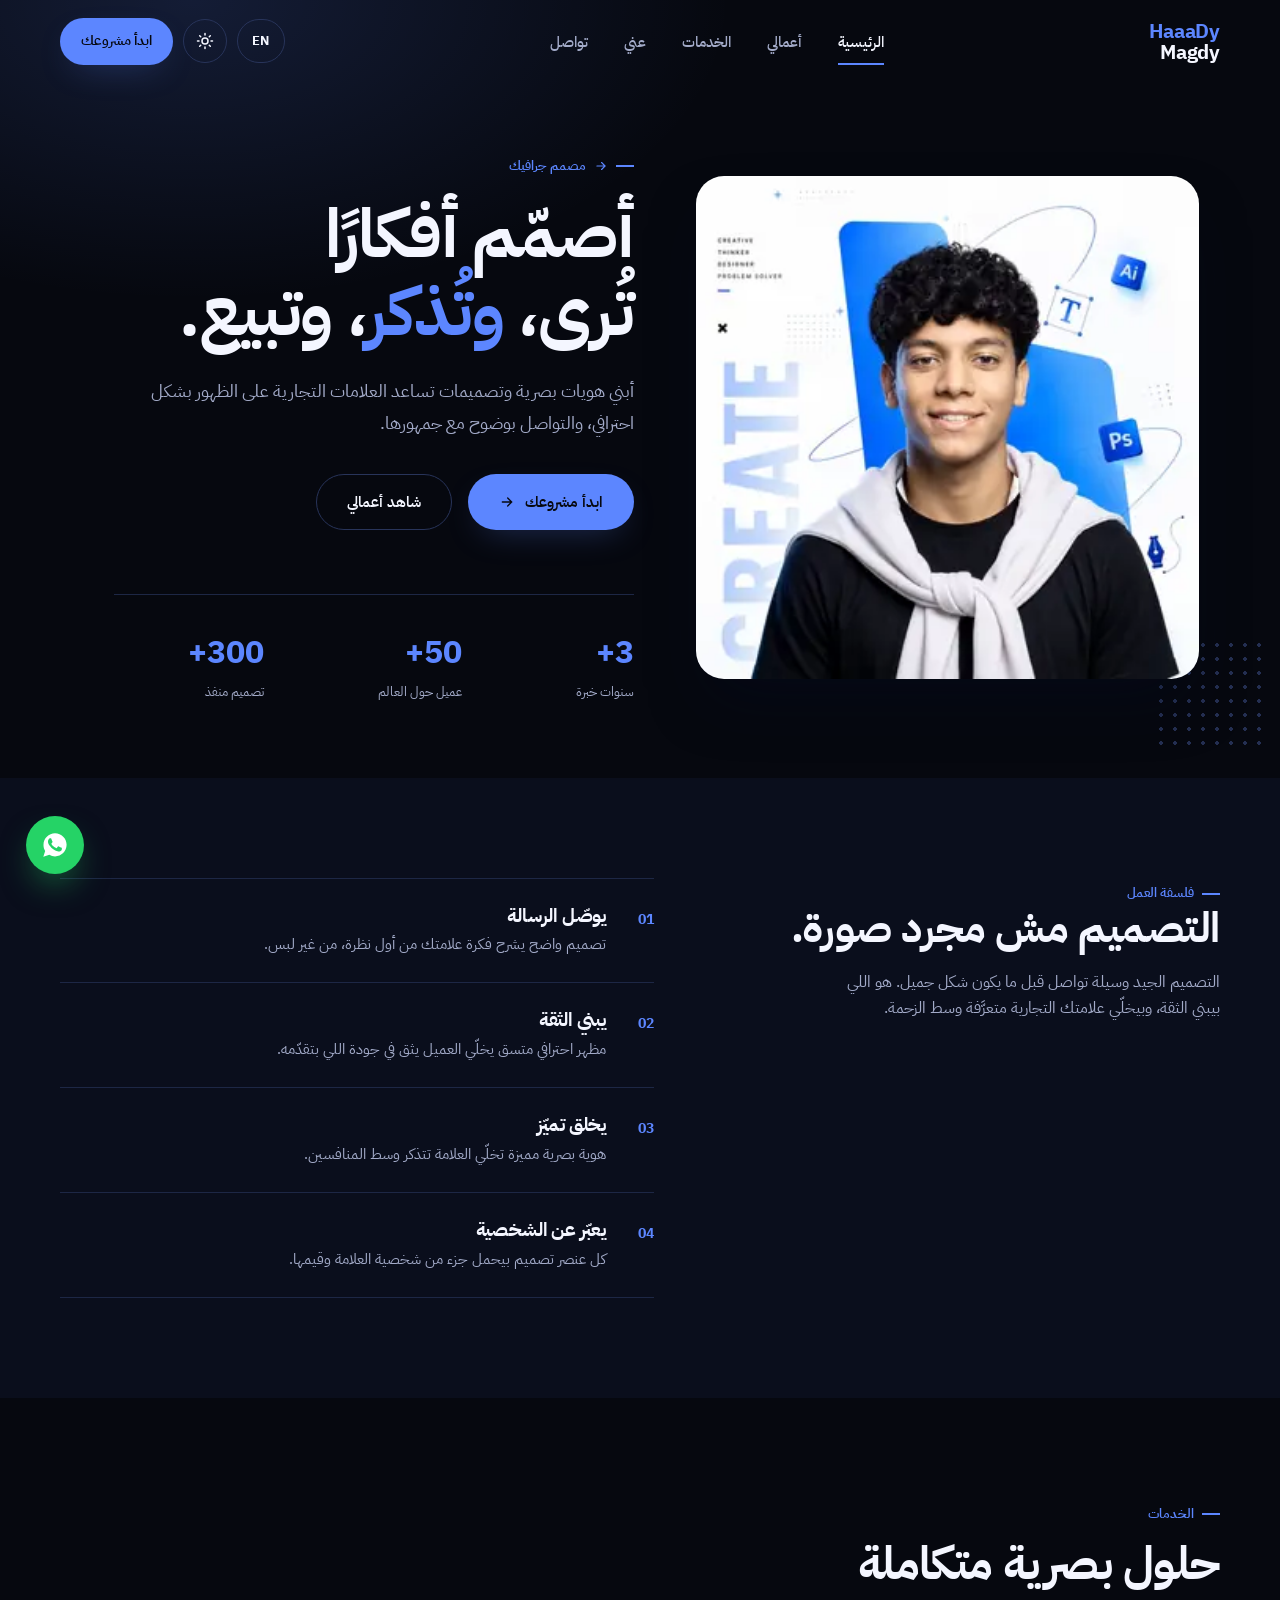
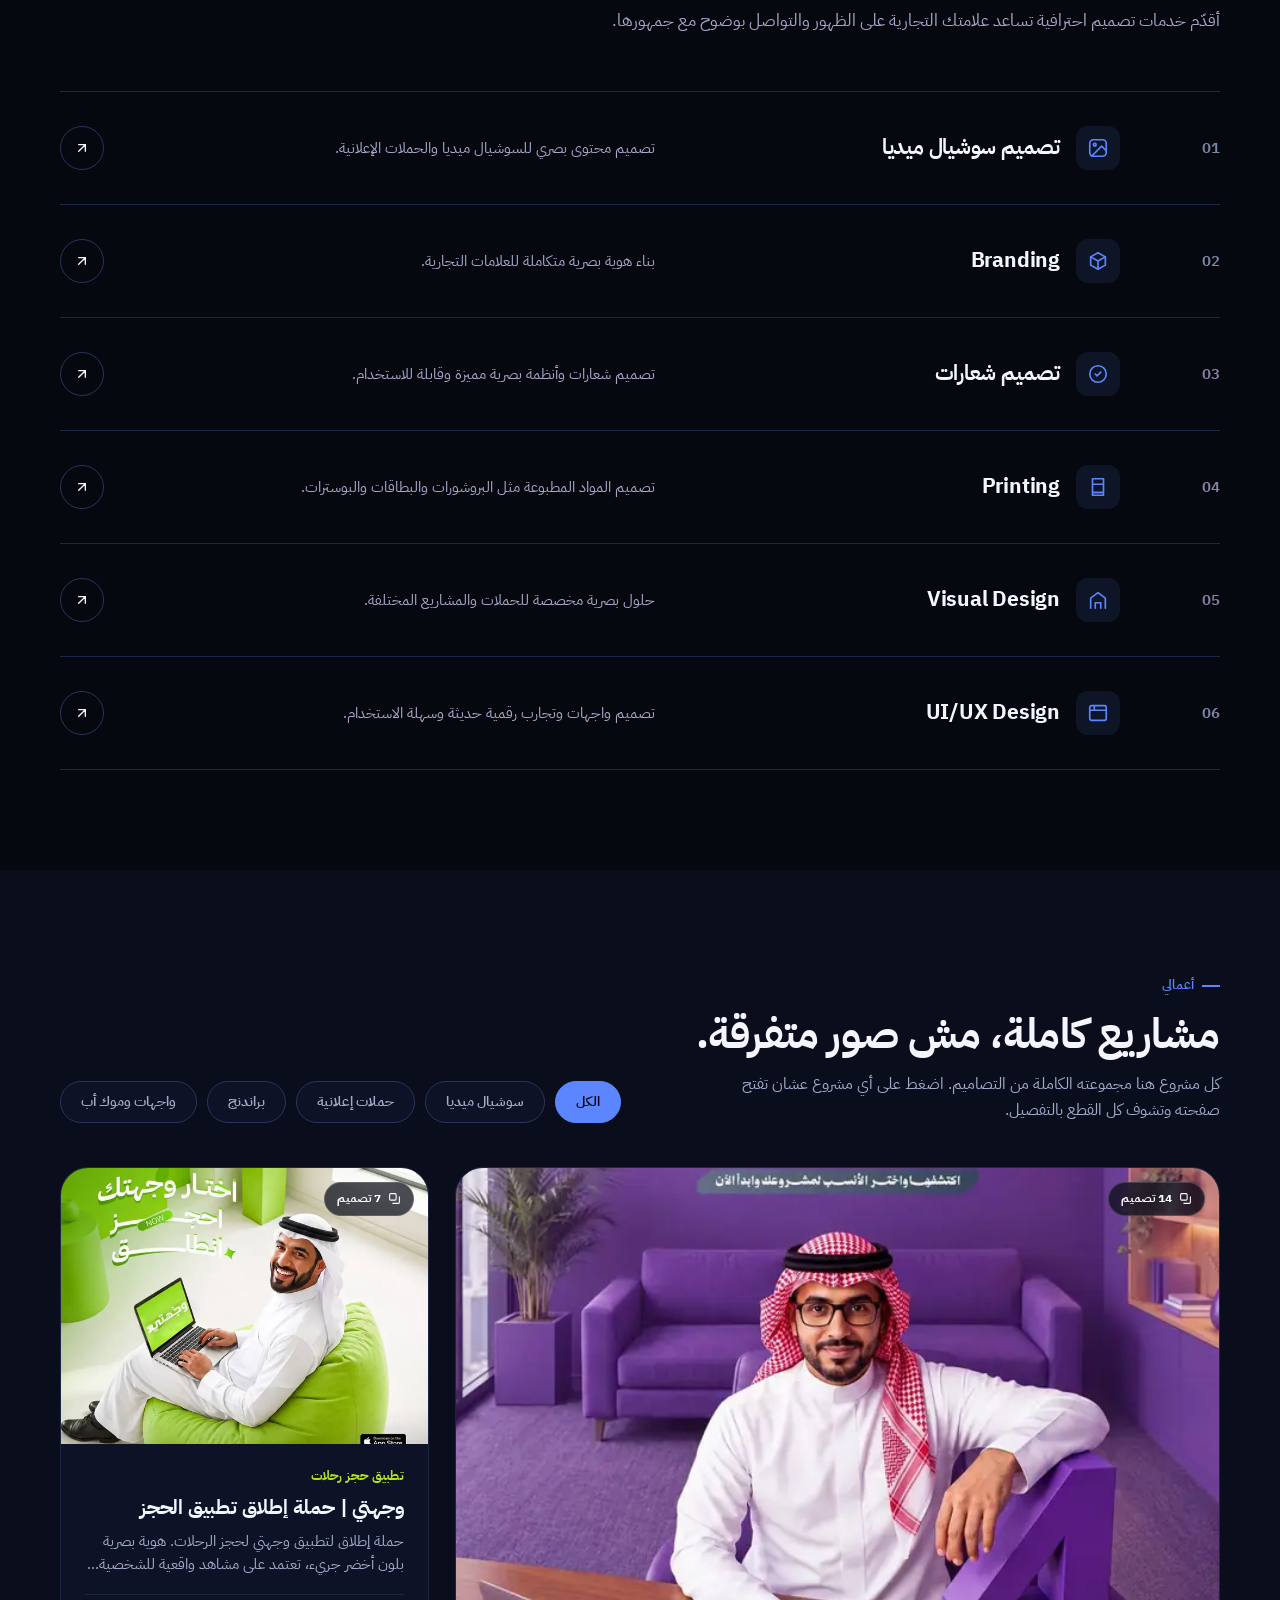
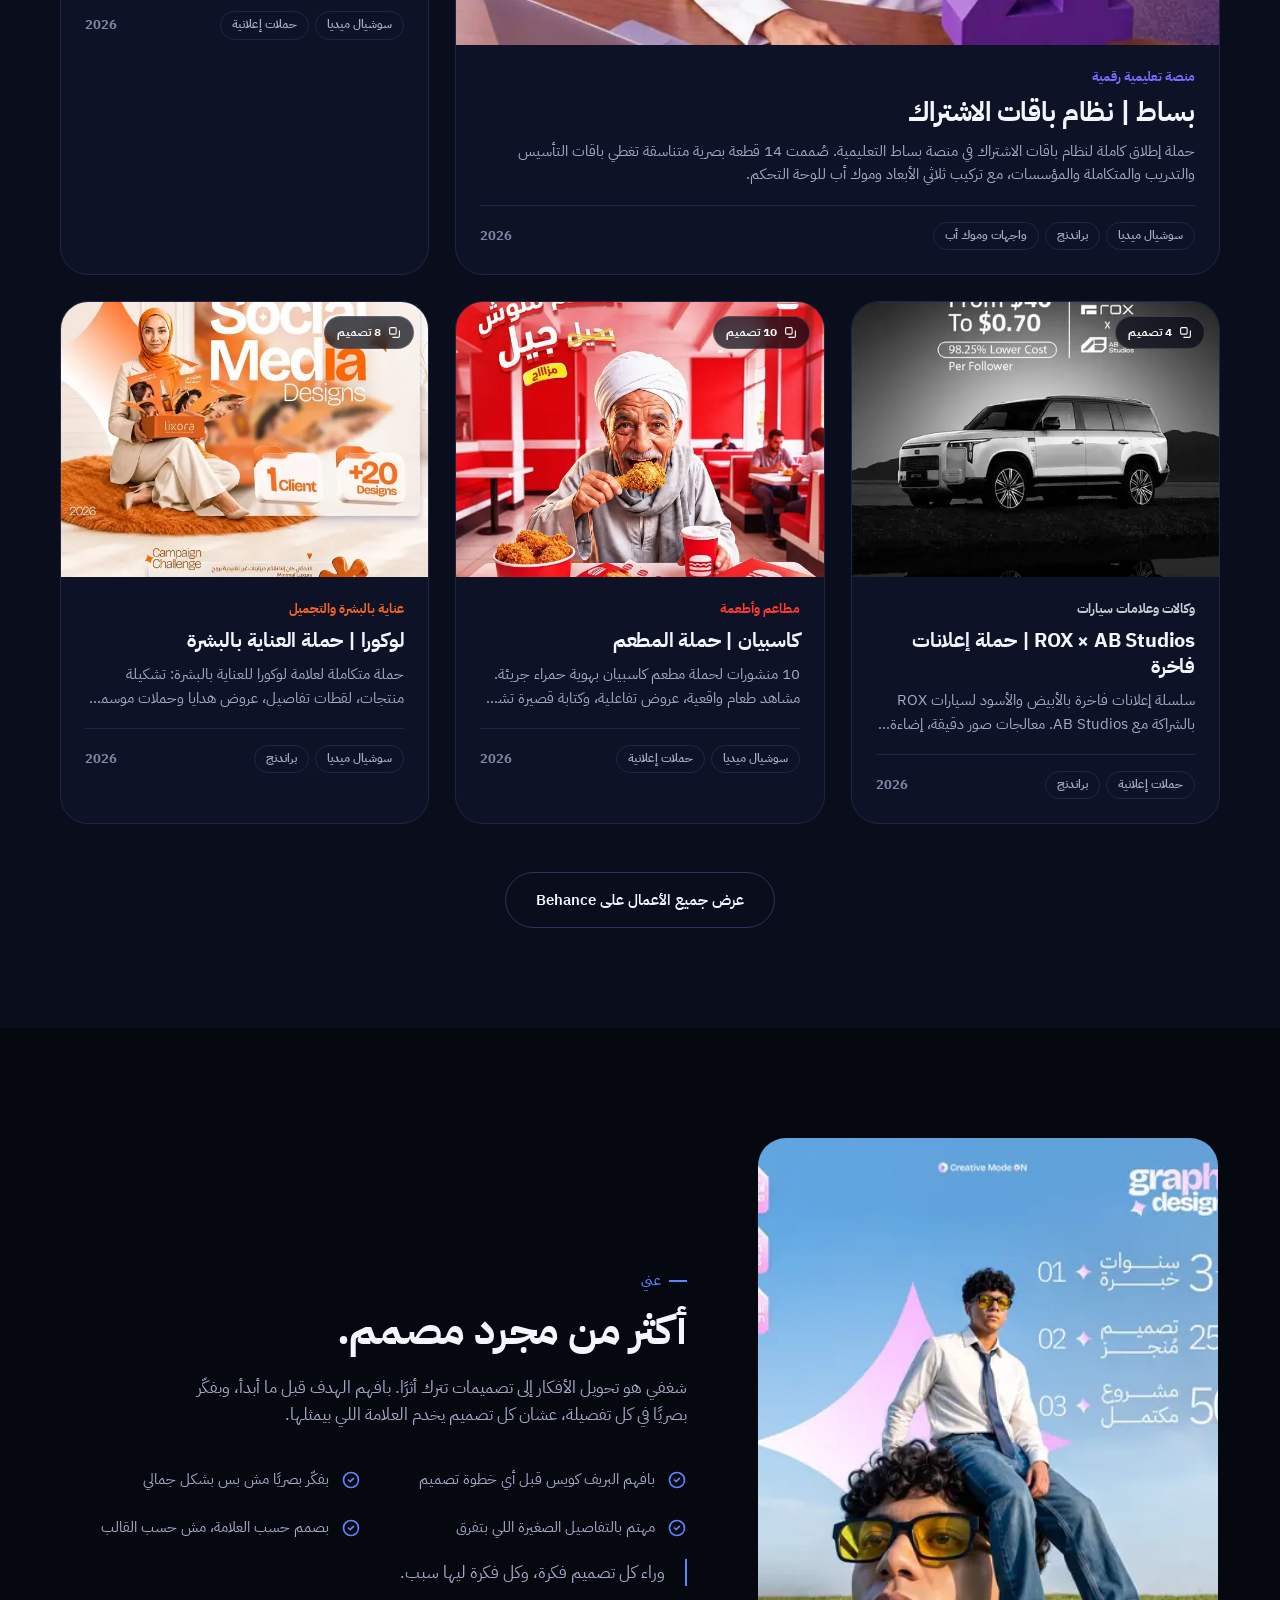
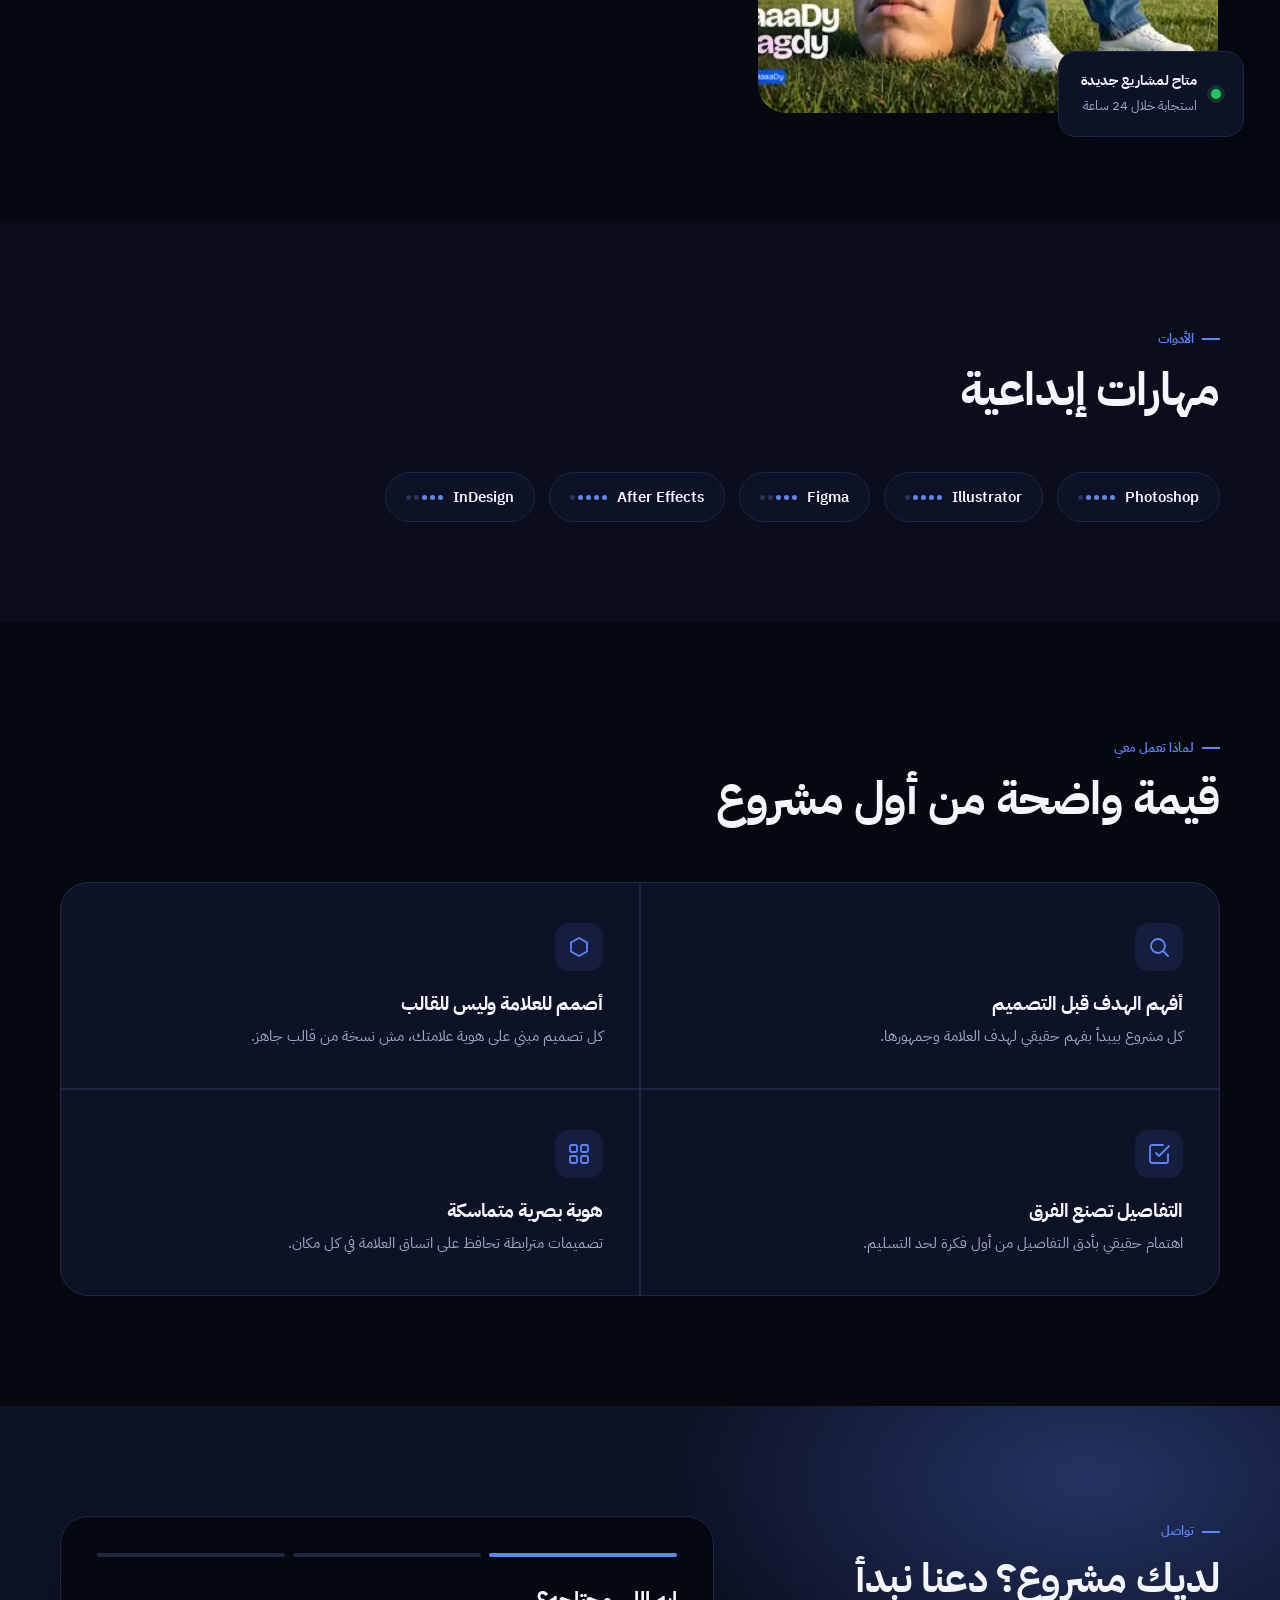
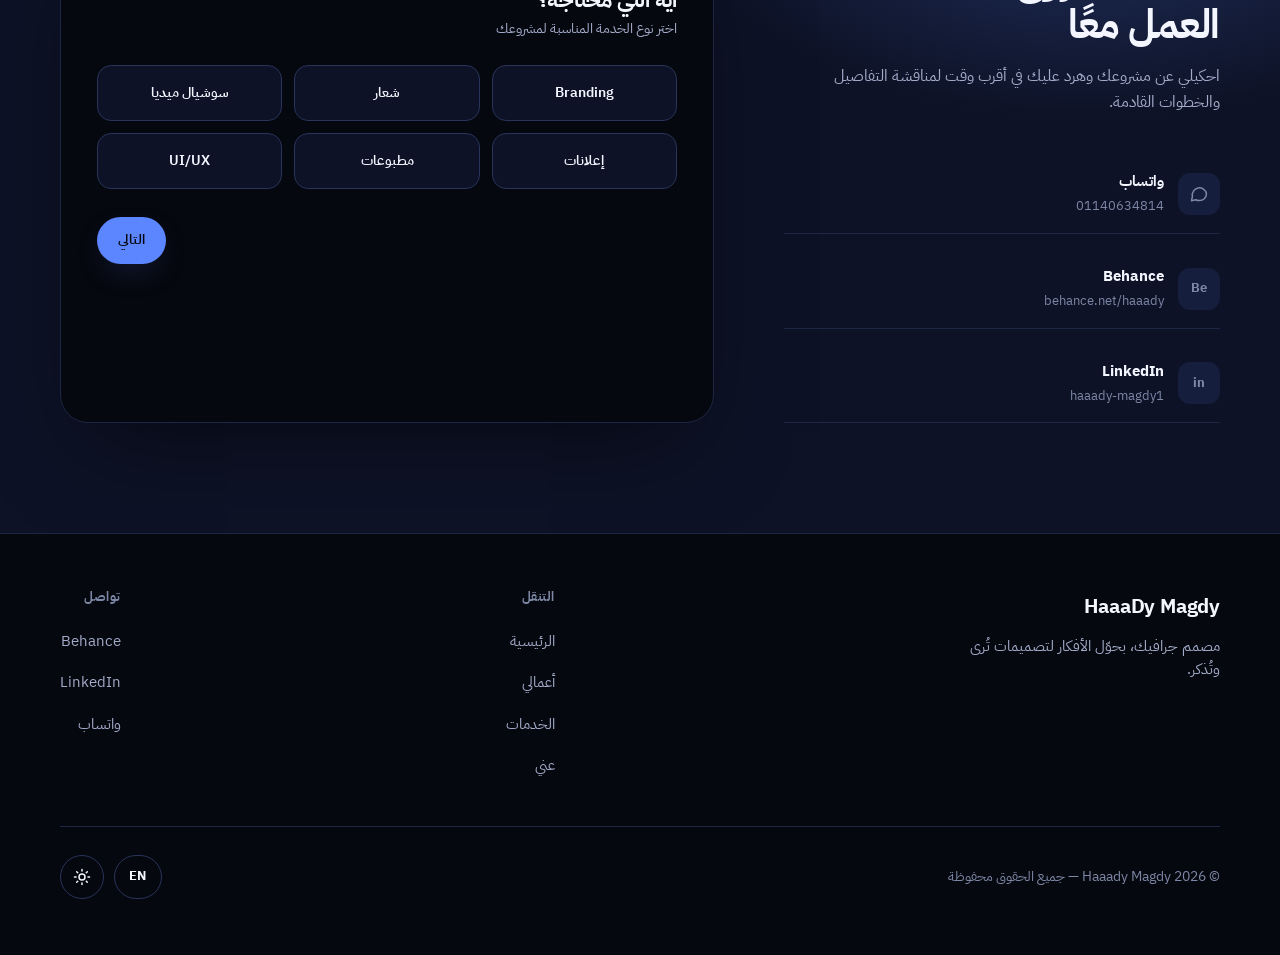
==== index.html @ 9618b503 "Portfolio: project-based bilingual site (dark default) Rebuilt the portfolio around projects instead" ====
<!DOCTYPE html>
<html lang="ar" dir="rtl" data-theme="dark" class="no-js">
<head>
<meta charset="UTF-8">
<script>
/* Applies saved theme/language before first paint - avoids a flash of the wrong styling.
   DARK IS THE DEFAULT - the visitor's OS preference is ignored on purpose. */
(function(){
  try{
    var lang = localStorage.getItem('haaady_lang') || 'ar';
    var theme = localStorage.getItem('haaady_theme') || 'dark';
    var html = document.documentElement;
    html.classList.remove('no-js');
    html.setAttribute('lang', lang);
    html.setAttribute('dir', lang === 'ar' ? 'rtl' : 'ltr');
    html.setAttribute('data-theme', theme);
  }catch(e){}
})();
</script>
<meta name="viewport" content="width=device-width, initial-scale=1, viewport-fit=cover">
<title>هادي مجدي | مصمم جرافيك محترف — هوية بصرية، شعارات، سوشيال ميديا</title>
<meta name="description" content="هادي مجدي، مصمم جرافيك بخبرة 3+ سنوات وأكثر من 300 تصميم منفذ لأكثر من 50 عميل. تصفّح مشاريع كاملة: هوية بصرية، سوشيال ميديا، حملات إعلانية وواجهات UI/UX.">
<meta name="keywords" content="مصمم جرافيك, مصمم شعارات, تصميم هوية بصرية, تصميم سوشيال ميديا, حملات إعلانية, Graphic Designer, Branding Designer, Logo Designer, UI UX Designer">
<meta name="robots" content="index, follow, max-image-preview:large">
<meta name="author" content="Haaady Magdy">
<link rel="canonical" href="https://haaadymagdy.com/">
<meta name="theme-color" content="#06080F">
<meta property="og:type" content="website">
<meta property="og:site_name" content="Haaady Magdy">
<meta property="og:url" content="https://haaadymagdy.com/">
<meta property="og:title" content="هادي مجدي | مصمم جرافيك محترف">
<meta property="og:description" content="أصمم أفكاراً تُرى، وتُذكر، وتبيع. هوية بصرية، شعارات، سوشيال ميديا وحملات إعلانية.">
<meta property="og:image" content="https://haaadymagdy.com/images/hero.webp">
<meta property="og:image:width" content="1100">
<meta property="og:image:height" content="1100">
<meta property="og:image:alt" content="Haaady Magdy - Graphic Designer">
<meta property="og:locale" content="ar_AR">
<meta property="og:locale:alternate" content="en_US">
<meta name="twitter:card" content="summary_large_image">
<meta name="twitter:title" content="هادي مجدي | مصمم جرافيك محترف">
<meta name="twitter:description" content="أصمم أفكاراً تُرى، وتُذكر، وتبيع.">
<meta name="twitter:image" content="https://haaadymagdy.com/images/hero.webp">
<link rel="icon" href="data:image/svg+xml,%3Csvg xmlns='http://www.w3.org/2000/svg' viewBox='0 0 100 100'%3E%3Crect width='100' height='100' rx='24' fill='%235C86FF'/%3E%3Ctext x='50' y='68' font-family='Arial,sans-serif' font-weight='700' font-size='54' fill='white' text-anchor='middle'%3EH%3C/text%3E%3C/svg%3E">
<link rel="apple-touch-icon" href="images/icon-180.png">
<link rel="icon" type="image/png" sizes="192x192" href="images/icon-192.png">
<link rel="manifest" href="manifest.json">
<link rel="stylesheet" href="assets/css/style.css">
<link rel="preload" as="font" type="font/woff2" href="assets/fonts/IBMPlexSansArabic-400-arabic.woff2" crossorigin>
<link rel="preload" as="font" type="font/woff2" href="assets/fonts/IBMPlexSansArabic-700-arabic.woff2" crossorigin>
<link rel="preload" as="image" href="images/hero-620.webp" imagesrcset="images/hero-320.webp 320w, images/hero-620.webp 620w, images/hero-900.webp 900w, images/hero.webp 1100w" imagesizes="(max-width:620px) 72vw, 276px" fetchpriority="high">
<script type="application/ld+json">
{
  "@context": "https://schema.org",
  "@type": "Person",
  "name": "Haaady Magdy",
  "alternateName": "هادي مجدي",
  "jobTitle": "Graphic Designer",
  "url": "https://haaadymagdy.com/",
  "image": "https://haaadymagdy.com/images/hero.webp",
  "sameAs": [
    "https://www.behance.net/haaady",
    "https://www.linkedin.com/in/haaady-magdy1/"
  ],
  "knowsAbout": ["Branding", "Logo Design", "Social Media Design", "UI/UX Design", "Printing", "Visual Design"]
}
</script>
</head>
<body data-title-ar="هادي مجدي | مصمم جرافيك محترف — هوية بصرية، شعارات، سوشيال ميديا"
      data-title-en="Haaady Magdy | Professional Graphic Designer — Branding, Logos, Social Media"
      data-desc-ar="هادي مجدي، مصمم جرافيك بخبرة 3+ سنوات وأكثر من 300 تصميم منفذ لأكثر من 50 عميل. تصفّح مشاريع كاملة: هوية بصرية، سوشيال ميديا، حملات إعلانية وواجهات UI/UX."
      data-desc-en="Haaady Magdy, a graphic designer with 3+ years of experience and 300+ designs delivered for 50+ clients. Browse complete projects: branding, social media, ad campaigns and UI/UX.">

<a href="#main" class="skip-link" data-i18n="skip">تخطى إلى المحتوى</a>

<!-- NAVBAR -->
<header class="navbar" id="navbar">
  <div class="container nav-inner">
    <a href="#hero" class="logo" aria-label="Haaady Magdy">
      <span>Haaa<span>Dy</span></span>
      Magdy
    </a>

    <nav class="nav-links" aria-label="Main navigation">
      <a href="#hero" data-i18n="nav_home">الرئيسية</a>
      <a href="#work" data-i18n="nav_work">أعمالي</a>
      <a href="#services" data-i18n="nav_services">الخدمات</a>
      <a href="#about" data-i18n="nav_about">عني</a>
      <a href="#contact" data-i18n="nav_contact">تواصل</a>
    </nav>

    <div class="nav-actions">
      <button class="icon-btn lang-btn" id="langToggle" aria-label="EN - Switch to English">EN</button>
      <button class="icon-btn" id="themeToggle" aria-label="Toggle dark mode">
        <svg xmlns="http://www.w3.org/2000/svg" viewBox="0 0 24 24" fill="none" stroke="currentColor" stroke-width="2" stroke-linecap="round"><circle cx="12" cy="12" r="4"/><path d="M12 2v2M12 20v2M4.9 4.9l1.4 1.4M17.7 17.7l1.4 1.4M2 12h2M20 12h2M4.9 19.1l1.4-1.4M17.7 6.3l1.4-1.4"/></svg>
      </button>
      <a href="#contact" class="btn btn-primary btn-sm" data-i18n="nav_cta" style="display:none" id="navCta">ابدأ مشروعك</a>
      <button class="icon-btn burger" id="burgerBtn" aria-label="Open menu" aria-expanded="false">
        <svg xmlns="http://www.w3.org/2000/svg" viewBox="0 0 24 24" fill="none" stroke="currentColor" stroke-width="2" stroke-linecap="round"><path d="M4 7h16M4 12h16M4 17h16"/></svg>
      </button>
    </div>
  </div>
</header>

<!-- MOBILE MENU -->
<div class="mobile-menu" id="mobileMenu">
  <div class="mobile-menu-top">
    <a href="#hero" class="logo" aria-label="Haaady Magdy">HaaaDy Magdy</a>
    <button class="icon-btn" id="mobileCloseBtn" aria-label="Close menu">
      <svg xmlns="http://www.w3.org/2000/svg" viewBox="0 0 24 24" fill="none" stroke="currentColor" stroke-width="2" stroke-linecap="round"><path d="M6 6l12 12M18 6L6 18"/></svg>
    </button>
  </div>
  <nav class="mobile-links" aria-label="Mobile navigation">
    <a href="#hero" class="mobile-link" data-i18n="nav_home">الرئيسية</a>
    <a href="#work" class="mobile-link" data-i18n="nav_work">أعمالي</a>
    <a href="#services" class="mobile-link" data-i18n="nav_services">الخدمات</a>
    <a href="#about" class="mobile-link" data-i18n="nav_about">عني</a>
    <a href="#contact" class="mobile-link" data-i18n="nav_contact">تواصل</a>
  </nav>
  <div class="mobile-menu-foot">
    <a href="#contact" class="btn btn-primary" data-i18n="nav_cta">ابدأ مشروعك</a>
    <div class="mobile-social">
      <a href="https://www.behance.net/haaady" target="_blank" rel="noopener" class="icon-btn" aria-label="Behance">Be</a>
      <a href="https://www.linkedin.com/in/haaady-magdy1/" target="_blank" rel="noopener" class="icon-btn" aria-label="LinkedIn">in</a>
      <a href="https://wa.me/201140634814" target="_blank" rel="noopener" class="icon-btn" aria-label="WhatsApp">WA</a>
    </div>
  </div>
</div>

<main id="main">

<!-- HERO -->
<section class="hero" id="hero">
  <div class="container hero-grid">
    <div class="hero-copy">
      <span class="eyebrow">
        <svg xmlns="http://www.w3.org/2000/svg" viewBox="0 0 24 24" fill="none" stroke="currentColor" stroke-width="2" stroke-linecap="round" style="width:14px;height:14px"><path d="M5 12h14M13 6l6 6-6 6"/></svg>
        <span data-i18n="hero_eyebrow">مصمم جرافيك</span>
      </span>
      <h1 data-i18n-html="hero_title">أصمّم أفكارًا<br>تُرى، <span class="hl">وتُذكر</span>، وتبيع.</h1>
      <p class="hero-desc" data-i18n="hero_desc">أبني هويات بصرية وتصميمات تساعد العلامات التجارية على الظهور بشكل احترافي، والتواصل بوضوح مع جمهورها.</p>
      <div class="hero-ctas">
        <a href="#contact" class="btn btn-primary">
          <span data-i18n="hero_cta_primary">ابدأ مشروعك</span>
          <svg xmlns="http://www.w3.org/2000/svg" viewBox="0 0 24 24" fill="none" stroke="currentColor" stroke-width="2" stroke-linecap="round"><path d="M5 12h14M13 6l6 6-6 6"/></svg>
        </a>
        <a href="#work" class="btn btn-ghost">
          <span data-i18n="hero_cta_secondary">شاهد أعمالي</span>
        </a>
      </div>
      <div class="hero-stats">
        <div>
          <div class="stat-num"><span class="count-up" data-count="3">0</span><span>+</span></div>
          <div class="stat-label" data-i18n="stat_years">سنوات خبرة</div>
        </div>
        <div>
          <div class="stat-num"><span class="count-up" data-count="50">0</span><span>+</span></div>
          <div class="stat-label" data-i18n="stat_clients">عميل حول العالم</div>
        </div>
        <div>
          <div class="stat-num"><span class="count-up" data-count="300">0</span><span>+</span></div>
          <div class="stat-label" data-i18n="stat_designs">تصميم منفذ</div>
        </div>
      </div>
    </div>

    <div class="hero-visual">
      <div class="dot-grid" aria-hidden="true"></div>
      <div class="hero-portrait-wrap">
        <img src="images/hero-620.webp" srcset="images/hero-320.webp 320w, images/hero-620.webp 620w, images/hero-900.webp 900w, images/hero.webp 1100w" sizes="(max-width:620px) 72vw, 276px" alt="هادي مجدي - مصمم جرافيك" class="hero-portrait" width="1100" height="1100" fetchpriority="high">
      </div>
    </div>
  </div>
</section>

<!-- VALUE PROPOSITION -->
<section class="value-section" id="value">
  <div class="container value-grid">
    <div class="reveal">
      <span class="eyebrow" data-i18n="value_eyebrow">فلسفة العمل</span>
      <h2 class="value-title" data-i18n="value_title">التصميم مش مجرد صورة.</h2>
      <p style="color:var(--text-muted);margin-top:18px;max-width:400px;font-size:16px;" data-i18n="value_desc">
        التصميم الجيد وسيلة تواصل قبل ما يكون شكل جميل. هو اللي بيبني الثقة، وبيخلّي علامتك التجارية متعرَّفة وسط الزحمة.
      </p>
    </div>
    <div class="value-list reveal reveal-delay-1">
      <div class="value-item">
        <span class="value-num">01</span>
        <div>
          <h3 data-i18n="value_1_title">يوصّل الرسالة</h3>
          <p data-i18n="value_1_desc">تصميم واضح يشرح فكرة علامتك من أول نظرة، من غير لبس.</p>
        </div>
      </div>
      <div class="value-item">
        <span class="value-num">02</span>
        <div>
          <h3 data-i18n="value_2_title">يبني الثقة</h3>
          <p data-i18n="value_2_desc">مظهر احترافي متسق يخلّي العميل يثق في جودة اللي بتقدّمه.</p>
        </div>
      </div>
      <div class="value-item">
        <span class="value-num">03</span>
        <div>
          <h3 data-i18n="value_3_title">يخلق تميّز</h3>
          <p data-i18n="value_3_desc">هوية بصرية مميزة تخلّي العلامة تتذكر وسط المنافسين.</p>
        </div>
      </div>
      <div class="value-item">
        <span class="value-num">04</span>
        <div>
          <h3 data-i18n="value_4_title">يعبّر عن الشخصية</h3>
          <p data-i18n="value_4_desc">كل عنصر تصميم بيحمل جزء من شخصية العلامة وقيمها.</p>
        </div>
      </div>
    </div>
  </div>
</section>

<!-- SERVICES -->
<section class="services-section" id="services">
  <div class="container">
    <div class="section-head reveal">
      <span class="eyebrow" data-i18n="services_eyebrow">الخدمات</span>
      <h2 data-i18n="services_title">حلول بصرية متكاملة</h2>
      <p data-i18n="services_desc">أقدّم خدمات تصميم احترافية تساعد علامتك التجارية على الظهور والتواصل بوضوح مع جمهورها.</p>
    </div>

    <div class="services-list reveal reveal-delay-1">
      <div class="service-row">
        <span class="service-num">01</span>
        <div class="service-main">
          <span class="service-icon"><svg xmlns="http://www.w3.org/2000/svg" viewBox="0 0 24 24" fill="none" stroke="currentColor" stroke-width="1.8" stroke-linecap="round" stroke-linejoin="round"><rect x="3" y="3" width="18" height="18" rx="4"/><circle cx="8.5" cy="8.5" r="1.5"/><path d="M21 15l-5-5L5 21"/></svg></span>
          <h3 data-i18n="svc_1_title">تصميم سوشيال ميديا</h3>
        </div>
        <p class="service-desc" data-i18n="svc_1_desc">تصميم محتوى بصري للسوشيال ميديا والحملات الإعلانية.</p>
        <span class="service-arrow"><svg xmlns="http://www.w3.org/2000/svg" viewBox="0 0 24 24" fill="none" stroke="currentColor" stroke-width="2" stroke-linecap="round"><path d="M7 17L17 7M7 7h10v10"/></svg></span>
      </div>
      <div class="service-row">
        <span class="service-num">02</span>
        <div class="service-main">
          <span class="service-icon"><svg xmlns="http://www.w3.org/2000/svg" viewBox="0 0 24 24" fill="none" stroke="currentColor" stroke-width="1.8" stroke-linecap="round" stroke-linejoin="round"><path d="M12 3l8 4.5v9L12 21l-8-4.5v-9L12 3z"/><path d="M12 12l8-4.5M12 12v9M12 12L4 7.5"/></svg></span>
          <h3 data-i18n="svc_2_title">Branding</h3>
        </div>
        <p class="service-desc" data-i18n="svc_2_desc">بناء هوية بصرية متكاملة للعلامات التجارية.</p>
        <span class="service-arrow"><svg xmlns="http://www.w3.org/2000/svg" viewBox="0 0 24 24" fill="none" stroke="currentColor" stroke-width="2" stroke-linecap="round"><path d="M7 17L17 7M7 7h10v10"/></svg></span>
      </div>
      <div class="service-row">
        <span class="service-num">03</span>
        <div class="service-main">
          <span class="service-icon"><svg xmlns="http://www.w3.org/2000/svg" viewBox="0 0 24 24" fill="none" stroke="currentColor" stroke-width="1.8" stroke-linecap="round" stroke-linejoin="round"><circle cx="12" cy="12" r="9"/><path d="M9 12l2 2 4-4"/></svg></span>
          <h3 data-i18n="svc_3_title">تصميم شعارات</h3>
        </div>
        <p class="service-desc" data-i18n="svc_3_desc">تصميم شعارات وأنظمة بصرية مميزة وقابلة للاستخدام.</p>
        <span class="service-arrow"><svg xmlns="http://www.w3.org/2000/svg" viewBox="0 0 24 24" fill="none" stroke="currentColor" stroke-width="2" stroke-linecap="round"><path d="M7 17L17 7M7 7h10v10"/></svg></span>
      </div>
      <div class="service-row">
        <span class="service-num">04</span>
        <div class="service-main">
          <span class="service-icon"><svg xmlns="http://www.w3.org/2000/svg" viewBox="0 0 24 24" fill="none" stroke="currentColor" stroke-width="1.8" stroke-linecap="round" stroke-linejoin="round"><path d="M6 9V3h12v6M6 18h12v3H6z"/><rect x="6" y="9" width="12" height="9" rx="1"/></svg></span>
          <h3 data-i18n="svc_4_title">Printing</h3>
        </div>
        <p class="service-desc" data-i18n="svc_4_desc">تصميم المواد المطبوعة مثل البروشورات والبطاقات والبوسترات.</p>
        <span class="service-arrow"><svg xmlns="http://www.w3.org/2000/svg" viewBox="0 0 24 24" fill="none" stroke="currentColor" stroke-width="2" stroke-linecap="round"><path d="M7 17L17 7M7 7h10v10"/></svg></span>
      </div>
      <div class="service-row">
        <span class="service-num">05</span>
        <div class="service-main">
          <span class="service-icon"><svg xmlns="http://www.w3.org/2000/svg" viewBox="0 0 24 24" fill="none" stroke="currentColor" stroke-width="1.8" stroke-linecap="round" stroke-linejoin="round"><path d="M4 21V10l8-6 8 6v11"/><path d="M9 21v-6h6v6"/></svg></span>
          <h3 data-i18n="svc_5_title">Visual Design</h3>
        </div>
        <p class="service-desc" data-i18n="svc_5_desc">حلول بصرية مخصصة للحملات والمشاريع المختلفة.</p>
        <span class="service-arrow"><svg xmlns="http://www.w3.org/2000/svg" viewBox="0 0 24 24" fill="none" stroke="currentColor" stroke-width="2" stroke-linecap="round"><path d="M7 17L17 7M7 7h10v10"/></svg></span>
      </div>
      <div class="service-row">
        <span class="service-num">06</span>
        <div class="service-main">
          <span class="service-icon"><svg xmlns="http://www.w3.org/2000/svg" viewBox="0 0 24 24" fill="none" stroke="currentColor" stroke-width="1.8" stroke-linecap="round" stroke-linejoin="round"><rect x="3" y="4" width="18" height="16" rx="2"/><path d="M3 9h18M8 4v5"/></svg></span>
          <h3 data-i18n="svc_6_title">UI/UX Design</h3>
        </div>
        <p class="service-desc" data-i18n="svc_6_desc">تصميم واجهات وتجارب رقمية حديثة وسهلة الاستخدام.</p>
        <span class="service-arrow"><svg xmlns="http://www.w3.org/2000/svg" viewBox="0 0 24 24" fill="none" stroke="currentColor" stroke-width="2" stroke-linecap="round"><path d="M7 17L17 7M7 7h10v10"/></svg></span>
      </div>
    </div>
  </div>
</section>

<!-- PORTFOLIO (projects) -->
<section class="portfolio-section" id="work">
  <div class="container">
    <div class="portfolio-head reveal">
      <div>
        <span class="eyebrow" data-i18n="work_eyebrow">أعمالي</span>
        <h2 data-i18n="work_title">مشاريع كاملة، مش صور متفرقة.</h2>
        <p data-i18n="work_desc">كل مشروع هنا مجموعته الكاملة من التصاميم. اضغط على أي مشروع عشان تفتح صفحته وتشوف كل القطع بالتفصيل.</p>
      </div>
      <div class="filters" id="filters" role="group" aria-label="Portfolio filters"><!-- FILTERS:START -->
<button class="filter-btn active" data-filter="all" data-i18n="filter_all">الكل</button><button class="filter-btn" data-filter="social" data-i18n="filter_social">سوشيال ميديا</button><button class="filter-btn" data-filter="ads" data-i18n="filter_ads">حملات إعلانية</button><button class="filter-btn" data-filter="branding" data-i18n="filter_branding">براندنج</button><button class="filter-btn" data-filter="uiux" data-i18n="filter_uiux">واجهات وموك أب</button>
      <!-- FILTERS:END --></div>
    </div>

    <div class="proj-grid" id="projectGrid"><!-- GRID:START -->
<a class="proj-card" href="projects/besat.html" style="--p-accent:#7C6BFF" data-cats="social branding uiux" data-featured="1"><div class="proj-media"><img src="images/projects/besat/01-launch-4-packages-m.webp" srcset="images/projects/besat/01-launch-4-packages-m.webp 760w, images/projects/besat/01-launch-4-packages-c.webp 640w" sizes="(max-width:679px) 100vw, (max-width:1059px) 50vw, 33vw" alt="بساط | نظام باقات الاشتراك" loading="lazy" decoding="async" width="760" height="760"><span class="proj-badge"><svg xmlns="http://www.w3.org/2000/svg" viewBox="0 0 24 24" fill="none" stroke="currentColor" stroke-width="2" stroke-linecap="round" stroke-linejoin="round"><rect x="3" y="3" width="12" height="12" rx="2"/><path d="M9 21h10a2 2 0 002-2V9"/></svg> 14 تصميم</span><span class="proj-arrow"><svg xmlns="http://www.w3.org/2000/svg" viewBox="0 0 24 24" fill="none" stroke="currentColor" stroke-width="2" stroke-linecap="round" stroke-linejoin="round"><path d="M7 17L17 7M9 7h8v8"/></svg></span></div><div class="proj-body"><span class="proj-kicker">منصة تعليمية رقمية</span><h3 class="proj-title">بساط | نظام باقات الاشتراك</h3><p class="proj-desc">حملة إطلاق كاملة لنظام باقات الاشتراك في منصة بساط التعليمية. صُممت 14 قطعة بصرية متناسقة تغطي باقات التأسيس والتدريب والمتكاملة والمؤسسات، مع تركيب ثلاثي الأبعاد وموك أب للوحة التحكم.</p><div class="proj-foot"><div class="proj-cats"><span class="proj-cat">سوشيال ميديا</span><span class="proj-cat">براندنج</span><span class="proj-cat">واجهات وموك أب</span></div><span class="proj-count">2026</span></div></div></a>
<a class="proj-card" href="projects/wejhati.html" style="--p-accent:#B4E01F" data-cats="social ads"><div class="proj-media"><img src="images/projects/wejhati/01-app-launch-m.webp" srcset="images/projects/wejhati/01-app-launch-m.webp 760w, images/projects/wejhati/01-app-launch-c.webp 640w" sizes="(max-width:679px) 100vw, (max-width:1059px) 50vw, 33vw" alt="وجهتي | حملة إطلاق تطبيق الحجز" loading="lazy" decoding="async" width="760" height="760"><span class="proj-badge"><svg xmlns="http://www.w3.org/2000/svg" viewBox="0 0 24 24" fill="none" stroke="currentColor" stroke-width="2" stroke-linecap="round" stroke-linejoin="round"><rect x="3" y="3" width="12" height="12" rx="2"/><path d="M9 21h10a2 2 0 002-2V9"/></svg> 7 تصميم</span><span class="proj-arrow"><svg xmlns="http://www.w3.org/2000/svg" viewBox="0 0 24 24" fill="none" stroke="currentColor" stroke-width="2" stroke-linecap="round" stroke-linejoin="round"><path d="M7 17L17 7M9 7h8v8"/></svg></span></div><div class="proj-body"><span class="proj-kicker">تطبيق حجز رحلات</span><h3 class="proj-title">وجهتي | حملة إطلاق تطبيق الحجز</h3><p class="proj-desc">حملة إطلاق لتطبيق وجهتي لحجز الرحلات. هوية بصرية بلون أخضر جريء، تعتمد على مشاهد واقعية للشخصية داخل مطار وخلفية Portland، مع رسائل واضحة تشرح سهولة الحجز.</p><div class="proj-foot"><div class="proj-cats"><span class="proj-cat">سوشيال ميديا</span><span class="proj-cat">حملات إعلانية</span></div><span class="proj-count">2026</span></div></div></a>
<a class="proj-card" href="projects/rox-ab.html" style="--p-accent:#C9CDD6" data-cats="ads branding"><div class="proj-media"><img src="images/projects/rox-ab/01-rox-launch-m.webp" srcset="images/projects/rox-ab/01-rox-launch-m.webp 608w, images/projects/rox-ab/01-rox-launch-c.webp 512w" sizes="(max-width:679px) 100vw, (max-width:1059px) 50vw, 33vw" alt="ROX × AB Studios | حملة إعلانات فاخرة" loading="lazy" decoding="async" width="608" height="760"><span class="proj-badge"><svg xmlns="http://www.w3.org/2000/svg" viewBox="0 0 24 24" fill="none" stroke="currentColor" stroke-width="2" stroke-linecap="round" stroke-linejoin="round"><rect x="3" y="3" width="12" height="12" rx="2"/><path d="M9 21h10a2 2 0 002-2V9"/></svg> 4 تصميم</span><span class="proj-arrow"><svg xmlns="http://www.w3.org/2000/svg" viewBox="0 0 24 24" fill="none" stroke="currentColor" stroke-width="2" stroke-linecap="round" stroke-linejoin="round"><path d="M7 17L17 7M9 7h8v8"/></svg></span></div><div class="proj-body"><span class="proj-kicker">وكالات وعلامات سيارات</span><h3 class="proj-title">ROX × AB Studios | حملة إعلانات فاخرة</h3><p class="proj-desc">سلسلة إعلانات فاخرة بالأبيض والأسود لسيارات ROX بالشراكة مع AB Studios. معالجات صور دقيقة، إضاءة استوديو عالية التباين، وسرد بصري يحوّل الرؤية إلى تجربة.</p><div class="proj-foot"><div class="proj-cats"><span class="proj-cat">حملات إعلانية</span><span class="proj-cat">براندنج</span></div><span class="proj-count">2026</span></div></div></a>
<a class="proj-card" href="projects/caspian.html" style="--p-accent:#FF3B30" data-cats="social ads"><div class="proj-media"><img src="images/projects/caspian/01-food-no-alternative-m.webp" srcset="images/projects/caspian/01-food-no-alternative-m.webp 760w, images/projects/caspian/01-food-no-alternative-c.webp 640w" sizes="(max-width:679px) 100vw, (max-width:1059px) 50vw, 33vw" alt="كاسبيان | حملة المطعم" loading="lazy" decoding="async" width="760" height="760"><span class="proj-badge"><svg xmlns="http://www.w3.org/2000/svg" viewBox="0 0 24 24" fill="none" stroke="currentColor" stroke-width="2" stroke-linecap="round" stroke-linejoin="round"><rect x="3" y="3" width="12" height="12" rx="2"/><path d="M9 21h10a2 2 0 002-2V9"/></svg> 10 تصميم</span><span class="proj-arrow"><svg xmlns="http://www.w3.org/2000/svg" viewBox="0 0 24 24" fill="none" stroke="currentColor" stroke-width="2" stroke-linecap="round" stroke-linejoin="round"><path d="M7 17L17 7M9 7h8v8"/></svg></span></div><div class="proj-body"><span class="proj-kicker">مطاعم وأطعمة</span><h3 class="proj-title">كاسبيان | حملة المطعم</h3><p class="proj-desc">10 منشورات لحملة مطعم كاسبيان بهوية حمراء جريئة. مشاهد طعام واقعية، عروض تفاعلية، وكتابة قصيرة تشد الانتباه — كل قطعة مصممة لتتحول لطلب.</p><div class="proj-foot"><div class="proj-cats"><span class="proj-cat">سوشيال ميديا</span><span class="proj-cat">حملات إعلانية</span></div><span class="proj-count">2026</span></div></div></a>
<a class="proj-card" href="projects/lixora.html" style="--p-accent:#F26522" data-cats="social branding"><div class="proj-media"><img src="images/projects/lixora/01-social-media-pack-m.webp" srcset="images/projects/lixora/01-social-media-pack-m.webp 760w, images/projects/lixora/01-social-media-pack-c.webp 640w" sizes="(max-width:679px) 100vw, (max-width:1059px) 50vw, 33vw" alt="لوكورا | حملة العناية بالبشرة" loading="lazy" decoding="async" width="760" height="760"><span class="proj-badge"><svg xmlns="http://www.w3.org/2000/svg" viewBox="0 0 24 24" fill="none" stroke="currentColor" stroke-width="2" stroke-linecap="round" stroke-linejoin="round"><rect x="3" y="3" width="12" height="12" rx="2"/><path d="M9 21h10a2 2 0 002-2V9"/></svg> 8 تصميم</span><span class="proj-arrow"><svg xmlns="http://www.w3.org/2000/svg" viewBox="0 0 24 24" fill="none" stroke="currentColor" stroke-width="2" stroke-linecap="round" stroke-linejoin="round"><path d="M7 17L17 7M9 7h8v8"/></svg></span></div><div class="proj-body"><span class="proj-kicker">عناية بالبشرة والتجميل</span><h3 class="proj-title">لوكورا | حملة العناية بالبشرة</h3><p class="proj-desc">حملة متكاملة لعلامة لوكورا للعناية بالبشرة: تشكيلة منتجات، لقطات تفاصيل، عروض هدايا وحملات موسمية، مع نظام تصميم ثابت يغطي كل نقاط التواصل.</p><div class="proj-foot"><div class="proj-cats"><span class="proj-cat">سوشيال ميديا</span><span class="proj-cat">براندنج</span></div><span class="proj-count">2026</span></div></div></a>
      <!-- GRID:END --></div>

    <noscript>
      <div class="proj-empty">
        <p><strong>المشاريع (بدون جافاسكريبت):</strong></p>
        <ul style="list-style:none;display:flex;flex-direction:column;gap:8px;margin-top:12px;">
          <li><a href="projects/besat.html">بساط | نظام باقات الاشتراك — 14 تصميم</a></li>
          <li><a href="projects/wejhati.html">وجهتي | حملة إطلاق تطبيق الحجز — 7 تصاميم</a></li>
          <li><a href="projects/rox-ab.html">ROX × AB Studios | حملة إعلانات فاخرة — 4 تصاميم</a></li>
          <li><a href="projects/caspian.html">كاسبيان | حملة المطعم — 10 تصاميم</a></li>
          <li><a href="projects/lixora.html">لوكورا | حملة العناية بالبشرة — 8 تصاميم</a></li>
        </ul>
      </div>
    </noscript>

    <div class="portfolio-more reveal">
      <a href="https://www.behance.net/haaady" target="_blank" rel="noopener" class="btn btn-ghost">
        <span data-i18n="work_more">عرض جميع الأعمال على Behance</span>
      </a>
    </div>
  </div>
</section>

<!-- ABOUT -->
<section class="about-section" id="about">
  <div class="container about-grid">
    <div class="about-visual reveal">
      <div class="about-img-wrap">
        <img src="images/Haady-760.webp" srcset="images/Haady-480.webp 480w, images/Haady-760.webp 760w, images/Haady.webp 1400w" sizes="(max-width:960px) min(92vw, 460px), 460px" alt="هادي مجدي" loading="lazy" decoding="async" width="760" height="760">
      </div>
      <div class="about-badge">
        <span class="dot" aria-hidden="true"></span>
        <div>
          <strong data-i18n="about_badge_title">متاح لمشاريع جديدة</strong>
          <span data-i18n="about_badge_sub">استجابة خلال 24 ساعة</span>
        </div>
      </div>
    </div>
    <div class="about-copy reveal reveal-delay-1">
      <span class="eyebrow" data-i18n="about_eyebrow">عني</span>
      <h2 data-i18n="about_title">أكثر من مجرد مصمم.</h2>
      <p data-i18n="about_desc">شغفي هو تحويل الأفكار إلى تصميمات تترك أثرًا. بافهم الهدف قبل ما أبدأ، وبفكّر بصريًا في كل تفصيلة، عشان كل تصميم يخدم العلامة اللي بيمثلها.</p>

      <div class="about-points">
        <div class="about-point">
          <svg xmlns="http://www.w3.org/2000/svg" viewBox="0 0 24 24" fill="none" stroke="currentColor" stroke-width="2" stroke-linecap="round"><circle cx="12" cy="12" r="9"/><path d="M9 12l2 2 4-4"/></svg>
          <p data-i18n="about_p1">بافهم البريف كويس قبل أي خطوة تصميم</p>
        </div>
        <div class="about-point">
          <svg xmlns="http://www.w3.org/2000/svg" viewBox="0 0 24 24" fill="none" stroke="currentColor" stroke-width="2" stroke-linecap="round"><circle cx="12" cy="12" r="9"/><path d="M9 12l2 2 4-4"/></svg>
          <p data-i18n="about_p2">بفكّر بصريًا مش بس بشكل جمالي</p>
        </div>
        <div class="about-point">
          <svg xmlns="http://www.w3.org/2000/svg" viewBox="0 0 24 24" fill="none" stroke="currentColor" stroke-width="2" stroke-linecap="round"><circle cx="12" cy="12" r="9"/><path d="M9 12l2 2 4-4"/></svg>
          <p data-i18n="about_p3">مهتم بالتفاصيل الصغيرة اللي بتفرق</p>
        </div>
        <div class="about-point">
          <svg xmlns="http://www.w3.org/2000/svg" viewBox="0 0 24 24" fill="none" stroke="currentColor" stroke-width="2" stroke-linecap="round"><circle cx="12" cy="12" r="9"/><path d="M9 12l2 2 4-4"/></svg>
          <p data-i18n="about_p4">بصمم حسب العلامة، مش حسب القالب</p>
        </div>
      </div>

      <p class="about-quote" data-i18n="about_quote">وراء كل تصميم فكرة، وكل فكرة ليها سبب.</p>
    </div>
  </div>
</section>

<!-- SKILLS -->
<section class="skills-section" id="skills">
  <div class="container">
    <div class="section-head reveal">
      <span class="eyebrow" data-i18n="skills_eyebrow">الأدوات</span>
      <h2 data-i18n="skills_title">مهارات إبداعية</h2>
    </div>
    <div class="skills-grid reveal reveal-delay-1">
      <span class="skill-chip">Photoshop <span class="skill-dots"><i class="on"></i><i class="on"></i><i class="on"></i><i class="on"></i><i></i></span></span>
      <span class="skill-chip">Illustrator <span class="skill-dots"><i class="on"></i><i class="on"></i><i class="on"></i><i class="on"></i><i></i></span></span>
      <span class="skill-chip">Figma <span class="skill-dots"><i class="on"></i><i class="on"></i><i class="on"></i><i></i><i></i></span></span>
      <span class="skill-chip">After Effects <span class="skill-dots"><i class="on"></i><i class="on"></i><i class="on"></i><i class="on"></i><i></i></span></span>
      <span class="skill-chip">InDesign <span class="skill-dots"><i class="on"></i><i class="on"></i><i class="on"></i><i></i><i></i></span></span>
    </div>
  </div>
</section>

<!-- WHY US -->
<section class="why-section" id="why">
  <div class="container">
    <div class="section-head reveal">
      <span class="eyebrow" data-i18n="why_eyebrow">لماذا تعمل معي</span>
      <h2 data-i18n="why_title">قيمة واضحة من أول مشروع</h2>
    </div>
    <div class="why-grid reveal reveal-delay-1">
      <div class="why-card">
        <span class="why-ico"><svg xmlns="http://www.w3.org/2000/svg" viewBox="0 0 24 24" fill="none" stroke="currentColor" stroke-width="1.8" stroke-linecap="round" stroke-linejoin="round"><circle cx="11" cy="11" r="7"/><path d="M21 21l-4.3-4.3"/></svg></span>
        <h3 data-i18n="why_1_title">أفهم الهدف قبل التصميم</h3>
        <p data-i18n="why_1_desc">كل مشروع بيبدأ بفهم حقيقي لهدف العلامة وجمهورها.</p>
      </div>
      <div class="why-card">
        <span class="why-ico"><svg xmlns="http://www.w3.org/2000/svg" viewBox="0 0 24 24" fill="none" stroke="currentColor" stroke-width="1.8" stroke-linecap="round" stroke-linejoin="round"><path d="M12 3l8 4.5v9L12 21l-8-4.5v-9L12 3z"/></svg></span>
        <h3 data-i18n="why_2_title">أصمم للعلامة وليس للقالب</h3>
        <p data-i18n="why_2_desc">كل تصميم مبني على هوية علامتك، مش نسخة من قالب جاهز.</p>
      </div>
      <div class="why-card">
        <span class="why-ico"><svg xmlns="http://www.w3.org/2000/svg" viewBox="0 0 24 24" fill="none" stroke="currentColor" stroke-width="1.8" stroke-linecap="round" stroke-linejoin="round"><path d="M9 11l3 3L22 4"/><path d="M21 12v7a2 2 0 01-2 2H5a2 2 0 01-2-2V5a2 2 0 012-2h11"/></svg></span>
        <h3 data-i18n="why_3_title">التفاصيل تصنع الفرق</h3>
        <p data-i18n="why_3_desc">اهتمام حقيقي بأدق التفاصيل من أول فكرة لحد التسليم.</p>
      </div>
      <div class="why-card">
        <span class="why-ico"><svg xmlns="http://www.w3.org/2000/svg" viewBox="0 0 24 24" fill="none" stroke="currentColor" stroke-width="1.8" stroke-linecap="round" stroke-linejoin="round"><rect x="3" y="3" width="7" height="7" rx="1.5"/><rect x="14" y="3" width="7" height="7" rx="1.5"/><rect x="3" y="14" width="7" height="7" rx="1.5"/><rect x="14" y="14" width="7" height="7" rx="1.5"/></svg></span>
        <h3 data-i18n="why_4_title">هوية بصرية متماسكة</h3>
        <p data-i18n="why_4_desc">تصميمات مترابطة تحافظ على اتساق العلامة في كل مكان.</p>
      </div>
    </div>
  </div>
</section>

<!-- CONTACT -->
<section class="contact-section" id="contact">
  <div class="container contact-grid">
    <div class="contact-info reveal">
      <span class="eyebrow" data-i18n="contact_eyebrow">تواصل</span>
      <h2 data-i18n="contact_title">لديك مشروع؟ دعنا نبدأ العمل معًا</h2>
      <p data-i18n="contact_desc">احكيلي عن مشروعك وهرد عليك في أقرب وقت لمناقشة التفاصيل والخطوات القادمة.</p>

      <div class="contact-channels">
        <a href="https://wa.me/201140634814?text=%D9%85%D8%B1%D8%AD%D8%A8%D8%A7%D9%8B%20Haaady%D8%8C%20%D8%A3%D8%B1%D9%8A%D8%AF%20%D8%A7%D9%84%D8%A7%D8%B3%D8%AA%D9%81%D8%B3%D8%A7%D8%B1%20%D8%B9%D9%86%20%D9%85%D8%B4%D8%B1%D9%88%D8%B9%20%D8%AA%D8%B5%D9%85%D9%8A%D9%85." target="_blank" rel="noopener" class="contact-channel">
          <span class="ic"><svg xmlns="http://www.w3.org/2000/svg" viewBox="0 0 24 24" fill="none" stroke="currentColor" stroke-width="1.8" stroke-linecap="round" stroke-linejoin="round"><path d="M21 11.5a8.4 8.4 0 01-8.9 8.4 8.5 8.5 0 01-4-1L3 20l1.1-5A8.4 8.4 0 1121 11.5z"/></svg></span>
          <div><strong data-i18n="contact_wa">واتساب</strong><span>01140634814</span></div>
        </a>
        <a href="https://www.behance.net/haaady" target="_blank" rel="noopener" class="contact-channel">
          <span class="ic" style="font-weight:700;">Be</span>
          <div><strong>Behance</strong><span>behance.net/haaady</span></div>
        </a>
        <a href="https://www.linkedin.com/in/haaady-magdy1/" target="_blank" rel="noopener" class="contact-channel">
          <span class="ic" style="font-weight:700;">in</span>
          <div><strong>LinkedIn</strong><span>haaady-magdy1</span></div>
        </a>
      </div>
    </div>

    <div class="form-card reveal reveal-delay-1">
      <div class="form-steps">
        <i class="current" data-step="1"></i>
        <i data-step="2"></i>
        <i data-step="3"></i>
      </div>

      <form id="briefForm" novalidate>
        <!-- STEP 1 -->
        <div class="form-step active" data-step="1">
          <h3 data-i18n="f_s1_title" id="s1Title">ايه اللي محتاجه؟</h3>
          <p class="step-hint" data-i18n="f_s1_hint">اختر نوع الخدمة المناسبة لمشروعك</p>
          <div class="option-grid" id="serviceOptions" role="group" aria-labelledby="s1Title">
            <button type="button" class="option-card" data-value="branding" aria-pressed="false" data-i18n="f_opt_branding">Branding</button>
            <button type="button" class="option-card" data-value="logo" aria-pressed="false" data-i18n="f_opt_logo">شعار</button>
            <button type="button" class="option-card" data-value="social" aria-pressed="false" data-i18n="f_opt_social">سوشيال ميديا</button>
            <button type="button" class="option-card" data-value="ads" aria-pressed="false" data-i18n="f_opt_ads">إعلانات</button>
            <button type="button" class="option-card" data-value="print" aria-pressed="false" data-i18n="f_opt_print">مطبوعات</button>
            <button type="button" class="option-card" data-value="uiux" aria-pressed="false" data-i18n="f_opt_uiux">UI/UX</button>
          </div>
          <p class="field-error" id="serviceError" role="alert" hidden data-i18n="f_error_service"></p>
          <div class="form-nav">
            <span></span>
            <button type="button" class="btn btn-primary btn-sm" data-next="2"><span data-i18n="f_next">التالي</span></button>
          </div>
        </div>

        <!-- STEP 2 -->
        <div class="form-step" data-step="2">
          <h3 data-i18n="f_s2_title">تفاصيل المشروع</h3>
          <p class="step-hint" data-i18n="f_s2_hint">معلومات سريعة تساعدني أفهم مشروعك</p>
          <div class="field-row">
            <div class="field">
              <label data-i18n="f_project_name">اسم المشروع / العلامة</label>
              <input type="text" name="projectName" autocomplete="organization" required>
              <p class="field-error" id="projectNameError" role="alert" hidden data-i18n="f_error_project"></p>
            </div>
            <div class="field">
              <label data-i18n="f_timeline">الجدول الزمني المطلوب</label>
              <select name="timeline">
                <option value="" data-i18n="f_timeline_select">اختر...</option>
                <option value="asap" data-i18n="f_timeline_asap">أسرع وقت ممكن</option>
                <option value="2d-1w" data-i18n="f_timeline_2_4">من يومين لأسبوع</option>
                <option value="flex" data-i18n="f_timeline_flex">مرن، مفيش استعجال</option>
              </select>
            </div>
          </div>
          <div class="form-nav">
            <button type="button" class="btn btn-ghost btn-sm" data-prev="1"><span data-i18n="f_back">السابق</span></button>
            <button type="button" class="btn btn-primary btn-sm" data-next="3"><span data-i18n="f_next">التالي</span></button>
          </div>
        </div>

        <!-- STEP 3 -->
        <div class="form-step" data-step="3">
          <h3 data-i18n="f_s3_title">بيانات التواصل</h3>
          <p class="step-hint" data-i18n="f_s3_hint">خليني أقدر أرجعلك بسرعة</p>
          <div class="field-row">
            <div class="field">
              <label data-i18n="f_email">البريد الإلكتروني</label>
              <input type="email" name="email" required autocomplete="email">
              <p class="field-error" id="emailError" role="alert" hidden data-i18n="f_error_email"></p>
            </div>
            <div class="field">
              <label data-i18n="f_whatsapp">رقم الواتساب</label>
              <input type="tel" name="whatsapp" autocomplete="tel">
            </div>
          </div>
          <div class="field">
            <label data-i18n="f_message">احكيلي عن مشروعك</label>
            <textarea name="message" rows="4" required></textarea>
            <p class="field-error" id="messageError" role="alert" hidden data-i18n="f_error_message"></p>
          </div>
          <div class="form-nav">
            <button type="button" class="btn btn-ghost btn-sm" data-prev="2"><span data-i18n="f_back">السابق</span></button>
            <button type="submit" class="btn btn-primary btn-sm"><span data-i18n="f_submit">إرسال الطلب</span></button>
          </div>
        </div>

        <!-- SUCCESS -->
        <div class="form-step" data-step="success">
          <div class="form-success">
            <span class="ico"><svg xmlns="http://www.w3.org/2000/svg" viewBox="0 0 24 24" fill="none" stroke="currentColor" stroke-width="2" stroke-linecap="round" stroke-linejoin="round"><path d="M20 6L9 17l-5-5"/></svg></span>
            <h3 data-i18n="f_success_title">تم استلام طلبك!</h3>
            <p data-i18n="f_success_desc">هراجع تفاصيل مشروعك وأرد عليك في أقرب وقت ممكن.</p>
            <button type="button" class="btn btn-ghost btn-sm" id="sendAnotherBtn" style="margin-top:20px;">
              <span data-i18n="f_send_another">إرسال طلب آخر</span>
            </button>
          </div>
        </div>
      </form>
    </div>
  </div>
</section>

</main>

<!-- FOOTER -->
<footer>
  <div class="container">
    <div class="footer-top">
      <div class="footer-brand">
        <div class="logo">HaaaDy Magdy</div>
        <p data-i18n="footer_desc">مصمم جرافيك، بحوّل الأفكار لتصميمات تُرى وتُذكر.</p>
      </div>
      <div class="footer-col">
        <h4 data-i18n="footer_nav">التنقل</h4>
        <ul>
          <li><a href="#hero" data-i18n="nav_home">الرئيسية</a></li>
          <li><a href="#work" data-i18n="nav_work">أعمالي</a></li>
          <li><a href="#services" data-i18n="nav_services">الخدمات</a></li>
          <li><a href="#about" data-i18n="nav_about">عني</a></li>
        </ul>
      </div>
      <div class="footer-col">
        <h4 data-i18n="footer_connect">تواصل</h4>
        <ul>
          <li><a href="https://www.behance.net/haaady" target="_blank" rel="noopener">Behance</a></li>
          <li><a href="https://www.linkedin.com/in/haaady-magdy1/" target="_blank" rel="noopener">LinkedIn</a></li>
          <li><a href="https://wa.me/201140634814" target="_blank" rel="noopener" data-i18n="contact_wa">واتساب</a></li>
        </ul>
      </div>
    </div>
    <div class="footer-bottom">
      <span>© <span id="year"></span> Haaady Magdy — <span data-i18n="footer_rights">جميع الحقوق محفوظة</span></span>
      <div class="footer-toggles">
        <button class="icon-btn lang-btn" id="langToggle2" aria-label="EN - Switch to English">EN</button>
        <button class="icon-btn" id="themeToggle2" aria-label="Toggle dark mode">
          <svg xmlns="http://www.w3.org/2000/svg" viewBox="0 0 24 24" fill="none" stroke="currentColor" stroke-width="2" stroke-linecap="round"><circle cx="12" cy="12" r="4"/><path d="M12 2v2M12 20v2M4.9 4.9l1.4 1.4M17.7 17.7l1.4 1.4M2 12h2M20 12h2M4.9 19.1l1.4-1.4M17.7 6.3l1.4-1.4"/></svg>
        </button>
      </div>
    </div>
  </div>
</footer>

<a href="https://wa.me/201140634814?text=%D9%85%D8%B1%D8%AD%D8%A8%D8%A7%D9%8B%20Haaady%D8%8C%20%D8%A3%D8%B1%D9%8A%D8%AF%20%D8%A7%D9%84%D8%A7%D8%B3%D8%AA%D9%81%D8%B3%D8%A7%D8%B1%20%D8%B9%D9%86%20%D9%85%D8%B4%D8%B1%D9%88%D8%B9%20%D8%AA%D8%B5%D9%85%D9%8A%D9%85." target="_blank" rel="noopener" class="wa-float" aria-label="WhatsApp">
  <svg xmlns="http://www.w3.org/2000/svg" viewBox="0 0 24 24" fill="currentColor"><path d="M12.04 2C6.58 2 2.13 6.45 2.13 11.91c0 1.87.5 3.62 1.44 5.13L2 22l5.13-1.55a9.9 9.9 0 004.91 1.31h.01c5.46 0 9.9-4.45 9.9-9.91C21.95 6.45 17.5 2 12.04 2zm5.9 14.02c-.25.7-1.25 1.29-2.03 1.46-.55.12-1.26.21-3.63-.78-2.99-1.24-4.93-4.27-5.08-4.47-.14-.2-1.22-1.62-1.22-3.1s.77-2.19 1.05-2.49c.25-.27.55-.34.73-.34h.53c.17 0 .4-.03.62.47.25.6.86 2.08.93 2.23.07.15.12.32.02.52-.1.2-.15.32-.3.5-.15.17-.31.39-.45.52-.15.15-.3.31-.13.6.17.3.76 1.25 1.63 2.02 1.12 1 2.06 1.31 2.36 1.46.3.15.47.12.65-.07.17-.2.75-.87.95-1.17.2-.3.4-.25.67-.15.27.1 1.75.82 2.05.97.3.15.5.22.57.35.07.12.07.7-.18 1.4z"/></svg>
</a>

<script src="assets/js/i18n.js"></script>
<script src="assets/js/data.js"></script>
<script src="assets/js/main.js"></script>
<script src="assets/js/home.js"></script>
</body>
</html>
---- assets/css/style.css ----
/* ==========================================================================
   Haaady Magdy — Portfolio design system
   Dark is the DEFAULT theme. Light is an opt-in override.
   1. Tokens          6. Portfolio (project grid)
   2. Reset / base    7. Project detail page
   3. Buttons         8. Lightbox
   4. Animations      9. Utilities
   5. Layout & parts 10. Responsive tweaks
   ========================================================================== */

/* IBM Plex Sans + IBM Plex Sans Arabic - self hosted (subset woff2).
   Self hosting removes the render blocking round trip to fonts.googleapis.com,
   works offline / behind firewalls, and keeps visitor IPs away from Google. */
@font-face{font-family:'IBM Plex Sans';font-style:normal;font-weight:400;font-display:swap;src:url('../fonts/IBMPlexSans-400-latin.woff2') format('woff2');unicode-range:U+0000-00FF, U+0131, U+0152-0153, U+02BB-02BC, U+02C6, U+02DA, U+02DC, U+0304, U+0308, U+0329, U+2000-206F, U+20AC, U+2122, U+2191, U+2193, U+2212, U+2215, U+FEFF, U+FFFD;}
@font-face{font-family:'IBM Plex Sans';font-style:normal;font-weight:500;font-display:swap;src:url('../fonts/IBMPlexSans-500-latin.woff2') format('woff2');unicode-range:U+0000-00FF, U+0131, U+0152-0153, U+02BB-02BC, U+02C6, U+02DA, U+02DC, U+0304, U+0308, U+0329, U+2000-206F, U+20AC, U+2122, U+2191, U+2193, U+2212, U+2215, U+FEFF, U+FFFD;}
@font-face{font-family:'IBM Plex Sans';font-style:normal;font-weight:600;font-display:swap;src:url('../fonts/IBMPlexSans-600-latin.woff2') format('woff2');unicode-range:U+0000-00FF, U+0131, U+0152-0153, U+02BB-02BC, U+02C6, U+02DA, U+02DC, U+0304, U+0308, U+0329, U+2000-206F, U+20AC, U+2122, U+2191, U+2193, U+2212, U+2215, U+FEFF, U+FFFD;}
@font-face{font-family:'IBM Plex Sans';font-style:normal;font-weight:700;font-display:swap;src:url('../fonts/IBMPlexSans-700-latin.woff2') format('woff2');unicode-range:U+0000-00FF, U+0131, U+0152-0153, U+02BB-02BC, U+02C6, U+02DA, U+02DC, U+0304, U+0308, U+0329, U+2000-206F, U+20AC, U+2122, U+2191, U+2193, U+2212, U+2215, U+FEFF, U+FFFD;}
@font-face{font-family:'IBM Plex Sans Arabic';font-style:normal;font-weight:400;font-display:swap;src:url('../fonts/IBMPlexSansArabic-400-arabic.woff2') format('woff2');unicode-range:U+0600-06FF, U+0750-077F, U+0870-0891, U+0897-08E1, U+08E3-08FF, U+200C-200E, U+2010-2011, U+204F, U+2E41, U+FB50-FDFF, U+FE70-FE74, U+FE76-FEFC, U+102E0-102FB, U+10E60-10E7E, U+10EC2-10EC7, U+10EC9-10EEE, U+10EF0-10EFF, U+1EE00-1EE03, U+1EE05-1EE1F, U+1EE21-1EE22, U+1EE24, U+1EE27, U+1EE29-1EE32, U+1EE34-1EE37, U+1EE39, U+1EE3B, U+1EE42, U+1EE47, U+1EE49, U+1EE4B, U+1EE4D-1EE4F, U+1EE51-1EE52, U+1EE54, U+1EE57, U+1EE59, U+1EE5B, U+1EE5D, U+1EE5F, U+1EE61-1EE62, U+1EE64, U+1EE67-1EE6A, U+1EE6C-1EE72, U+1EE74-1EE77, U+1EE79-1EE7C, U+1EE7E, U+1EE80-1EE89, U+1EE8B-1EE9B, U+1EEA1-1EEA3, U+1EEA5-1EEA9, U+1EEAB-1EEBB, U+1EEF0-1EEF1;}
@font-face{font-family:'IBM Plex Sans Arabic';font-style:normal;font-weight:400;font-display:swap;src:url('../fonts/IBMPlexSansArabic-400-latin.woff2') format('woff2');unicode-range:U+0000-00FF, U+0131, U+0152-0153, U+02BB-02BC, U+02C6, U+02DA, U+02DC, U+0304, U+0308, U+0329, U+2000-206F, U+20AC, U+2122, U+2191, U+2193, U+2212, U+2215, U+FEFF, U+FFFD;}
@font-face{font-family:'IBM Plex Sans Arabic';font-style:normal;font-weight:500;font-display:swap;src:url('../fonts/IBMPlexSansArabic-500-arabic.woff2') format('woff2');unicode-range:U+0600-06FF, U+0750-077F, U+0870-0891, U+0897-08E1, U+08E3-08FF, U+200C-200E, U+2010-2011, U+204F, U+2E41, U+FB50-FDFF, U+FE70-FE74, U+FE76-FEFC, U+102E0-102FB, U+10E60-10E7E, U+10EC2-10EC7, U+10EC9-10EEE, U+10EF0-10EFF, U+1EE00-1EE03, U+1EE05-1EE1F, U+1EE21-1EE22, U+1EE24, U+1EE27, U+1EE29-1EE32, U+1EE34-1EE37, U+1EE39, U+1EE3B, U+1EE42, U+1EE47, U+1EE49, U+1EE4B, U+1EE4D-1EE4F, U+1EE51-1EE52, U+1EE54, U+1EE57, U+1EE59, U+1EE5B, U+1EE5D, U+1EE5F, U+1EE61-1EE62, U+1EE64, U+1EE67-1EE6A, U+1EE6C-1EE72, U+1EE74-1EE77, U+1EE79-1EE7C, U+1EE7E, U+1EE80-1EE89, U+1EE8B-1EE9B, U+1EEA1-1EEA3, U+1EEA5-1EEA9, U+1EEAB-1EEBB, U+1EEF0-1EEF1;}
@font-face{font-family:'IBM Plex Sans Arabic';font-style:normal;font-weight:500;font-display:swap;src:url('../fonts/IBMPlexSansArabic-500-latin.woff2') format('woff2');unicode-range:U+0000-00FF, U+0131, U+0152-0153, U+02BB-02BC, U+02C6, U+02DA, U+02DC, U+0304, U+0308, U+0329, U+2000-206F, U+20AC, U+2122, U+2191, U+2193, U+2212, U+2215, U+FEFF, U+FFFD;}
@font-face{font-family:'IBM Plex Sans Arabic';font-style:normal;font-weight:600;font-display:swap;src:url('../fonts/IBMPlexSansArabic-600-arabic.woff2') format('woff2');unicode-range:U+0600-06FF, U+0750-077F, U+0870-0891, U+0897-08E1, U+08E3-08FF, U+200C-200E, U+2010-2011, U+204F, U+2E41, U+FB50-FDFF, U+FE70-FE74, U+FE76-FEFC, U+102E0-102FB, U+10E60-10E7E, U+10EC2-10EC7, U+10EC9-10EEE, U+10EF0-10EFF, U+1EE00-1EE03, U+1EE05-1EE1F, U+1EE21-1EE22, U+1EE24, U+1EE27, U+1EE29-1EE32, U+1EE34-1EE37, U+1EE39, U+1EE3B, U+1EE42, U+1EE47, U+1EE49, U+1EE4B, U+1EE4D-1EE4F, U+1EE51-1EE52, U+1EE54, U+1EE57, U+1EE59, U+1EE5B, U+1EE5D, U+1EE5F, U+1EE61-1EE62, U+1EE64, U+1EE67-1EE6A, U+1EE6C-1EE72, U+1EE74-1EE77, U+1EE79-1EE7C, U+1EE7E, U+1EE80-1EE89, U+1EE8B-1EE9B, U+1EEA1-1EEA3, U+1EEA5-1EEA9, U+1EEAB-1EEBB, U+1EEF0-1EEF1;}
@font-face{font-family:'IBM Plex Sans Arabic';font-style:normal;font-weight:600;font-display:swap;src:url('../fonts/IBMPlexSansArabic-600-latin.woff2') format('woff2');unicode-range:U+0000-00FF, U+0131, U+0152-0153, U+02BB-02BC, U+02C6, U+02DA, U+02DC, U+0304, U+0308, U+0329, U+2000-206F, U+20AC, U+2122, U+2191, U+2193, U+2212, U+2215, U+FEFF, U+FFFD;}
@font-face{font-family:'IBM Plex Sans Arabic';font-style:normal;font-weight:700;font-display:swap;src:url('../fonts/IBMPlexSansArabic-700-arabic.woff2') format('woff2');unicode-range:U+0600-06FF, U+0750-077F, U+0870-0891, U+0897-08E1, U+08E3-08FF, U+200C-200E, U+2010-2011, U+204F, U+2E41, U+FB50-FDFF, U+FE70-FE74, U+FE76-FEFC, U+102E0-102FB, U+10E60-10E7E, U+10EC2-10EC7, U+10EC9-10EEE, U+10EF0-10EFF, U+1EE00-1EE03, U+1EE05-1EE1F, U+1EE21-1EE22, U+1EE24, U+1EE27, U+1EE29-1EE32, U+1EE34-1EE37, U+1EE39, U+1EE3B, U+1EE42, U+1EE47, U+1EE49, U+1EE4B, U+1EE4D-1EE4F, U+1EE51-1EE52, U+1EE54, U+1EE57, U+1EE59, U+1EE5B, U+1EE5D, U+1EE5F, U+1EE61-1EE62, U+1EE64, U+1EE67-1EE6A, U+1EE6C-1EE72, U+1EE74-1EE77, U+1EE79-1EE7C, U+1EE7E, U+1EE80-1EE89, U+1EE8B-1EE9B, U+1EEA1-1EEA3, U+1EEA5-1EEA9, U+1EEAB-1EEBB, U+1EEF0-1EEF1;}
@font-face{font-family:'IBM Plex Sans Arabic';font-style:normal;font-weight:700;font-display:swap;src:url('../fonts/IBMPlexSansArabic-700-latin.woff2') format('woff2');unicode-range:U+0000-00FF, U+0131, U+0152-0153, U+02BB-02BC, U+02C6, U+02DA, U+02DC, U+0304, U+0308, U+0329, U+2000-206F, U+20AC, U+2122, U+2191, U+2193, U+2212, U+2215, U+FEFF, U+FFFD;}

/* ====== 1. TOKENS ====== */
:root{
  /* brand */
  --blue-950:#060912;
  --blue-900:#0B1330;
  --blue-800:#10193f;
  --blue-700:#152253;
  --blue-600:#1B4DFF;
  --blue-500:#3D6BFF;
  --blue-400:#6E8CFF;
  --lavender:#C9B8FF;
  --white:#FFFFFF;

  /* dark palette (default) */
  --bg:#06080F;
  --bg-alt:#0A0E1C;
  --surface:#0D1226;
  --surface-2:#111834;
  --text:#F4F6FF;
  --text-muted:#A3ABC9;
  --text-soft:#7D87A6;
  --border:#1D2745;
  --border-strong:#28345A;
  --accent:#5C86FF;
  --accent-ink:#06080F;
  --accent-soft:rgba(92,134,255,.14);
  --blue-tint:rgba(92,134,255,.10);
  --blue-tint-2:rgba(92,134,255,.16);
  --glow:0 25px 70px -18px rgba(92,134,255,.45);
  --glow-soft:0 12px 34px -14px rgba(92,134,255,.35);
  --shadow-card:0 24px 60px -28px rgba(0,0,0,.85);
  --hero-grad:radial-gradient(900px 500px at 15% 0%, rgba(92,134,255,.16), transparent 60%);

  --radius-s:10px;
  --radius-m:18px;
  --radius-l:28px;
  --container:1240px;
  --nav-h:84px;
  --ease:cubic-bezier(.22,1,.36,1);
  --color-scheme:dark;
}

html[data-theme="light"]{
  --bg:#FFFFFF;
  --bg-alt:#F6F8FF;
  --surface:#FFFFFF;
  --surface-2:#F1F4FF;
  --text:#0B1330;
  --text-muted:#5C6480;
  --text-soft:#6B7390;
  --border:#E6EAF7;
  --border-strong:#D3D9F0;
  --accent:#1B4DFF;
  --accent-ink:#FFFFFF;
  --accent-soft:rgba(27,77,255,.10);
  --blue-tint:#EEF2FF;
  --blue-tint-2:#E3EBFF;
  --glow:0 20px 60px -20px rgba(27,77,255,.35);
  --glow-soft:0 10px 30px -12px rgba(27,77,255,.25);
  --shadow-card:0 24px 60px -30px rgba(10,20,60,.30);
  --hero-grad:radial-gradient(900px 500px at 15% 0%, rgba(27,77,255,.10), transparent 60%);
  --color-scheme:light;
}

/* ====== 2. RESET / BASE ====== */
*,*::before,*::after{box-sizing:border-box;margin:0;padding:0;}
html{scroll-behavior:smooth;-webkit-text-size-adjust:100%;}
@media (prefers-reduced-motion:reduce){
  html{scroll-behavior:auto;}
  *,*::before,*::after{animation-duration:0.001ms!important;animation-iteration-count:1!important;transition-duration:0.001ms!important;scroll-behavior:auto!important;}
}
img{max-width:100%;display:block;}
button{font:inherit;cursor:pointer;}
a{color:inherit;text-decoration:none;}
ul{list-style:none;}
input,textarea,select{font:inherit;color:inherit;}

body{
  background:var(--bg);
  color:var(--text);
  font-family:'IBM Plex Sans Arabic','IBM Plex Sans',sans-serif;
  line-height:1.6;
  -webkit-font-smoothing:antialiased;
  transition:background .4s var(--ease),color .4s var(--ease);
  overflow-x:hidden;
}
html[lang="en"] body{font-family:'IBM Plex Sans','IBM Plex Sans Arabic',sans-serif;}

.container{max-width:var(--container);margin-inline:auto;padding-inline:24px;}
@media (min-width:768px){ .container{padding-inline:40px;} }

section{position:relative;scroll-margin-top:calc(var(--nav-h) + 12px);}

h1,h2,h3,h4{font-weight:700;letter-spacing:-0.01em;line-height:1.15;}
.eyebrow{
  display:inline-flex;align-items:center;gap:8px;
  font-size:13px;font-weight:600;letter-spacing:.04em;
  color:var(--accent);
  text-transform:uppercase;
}
html[lang="ar"] .eyebrow{text-transform:none;letter-spacing:0;}
.eyebrow::before{content:'';width:18px;height:2px;background:var(--accent);display:inline-block;}

.section-head{max-width:640px;margin-bottom:56px;}
.section-head h2{font-size:clamp(30px,4vw,46px);margin-top:14px;}
.section-head p{color:var(--text-muted);font-size:17px;margin-top:16px;}
.section-num{font-size:13px;color:var(--text-soft);font-weight:600;}

/* ====== 3. BUTTONS ====== */
.btn{
  display:inline-flex;align-items:center;justify-content:center;gap:10px;
  padding:15px 30px;border-radius:100px;
  font-weight:600;font-size:15px;
  border:1px solid transparent;
  transition:transform .35s var(--ease),box-shadow .35s var(--ease),background .3s,color .3s,border-color .3s;
  white-space:nowrap;
}
.btn:focus-visible{outline:2px solid var(--accent);outline-offset:3px;}
.btn.js-magnetic{transition:box-shadow .35s var(--ease),background .3s,color .3s,border-color .3s;}
.btn-primary{background:var(--accent);color:var(--accent-ink);box-shadow:var(--glow-soft);}
.btn-primary:hover{transform:translateY(-2px);box-shadow:var(--glow);}
.btn-primary:active{transform:translateY(0);}
.btn-ghost{background:transparent;color:var(--text);border-color:var(--border-strong);}
.btn-ghost:hover{border-color:var(--accent);color:var(--accent);transform:translateY(-2px);}
.btn-sm{padding:11px 20px;font-size:14px;}
.btn svg{width:16px;height:16px;transition:transform .3s var(--ease);}
html[dir="rtl"] .btn-primary:hover svg{transform:translateX(-3px);}
html[dir="ltr"] .btn-primary:hover svg{transform:translateX(3px);}

/* ====== 4. ANIMATIONS ====== */
.reveal{opacity:0;transform:translateY(28px);transition:opacity .8s var(--ease),transform .8s var(--ease);}
.reveal.is-visible{opacity:1;transform:translateY(0);}
.reveal-delay-1{transition-delay:.08s;}
.reveal-delay-2{transition-delay:.16s;}
.reveal-delay-3{transition-delay:.24s;}
.reveal-delay-4{transition-delay:.32s;}
/* safety net: if JS never runs, nothing may stay invisible */
.no-js .reveal{opacity:1;transform:none;}

/* hero entrance - pure CSS, no library, no JS dependency.
   The portrait only transforms (never fades) so it paints on frame one and
   stays a fast LCP candidate. */
@keyframes heroIn{from{opacity:0;transform:translateY(22px);}to{opacity:1;transform:none;}}
@keyframes heroPop{from{transform:scale(.955) translateY(14px);}to{transform:none;}}
.hero-copy > *{animation:heroIn .55s var(--ease) both;}
.hero-copy > *:nth-child(1){animation-delay:.02s;}
.hero-copy > *:nth-child(2){animation-delay:.08s;}
.hero-copy > *:nth-child(3){animation-delay:.14s;}
.hero-copy > *:nth-child(4){animation-delay:.20s;}
.hero-copy > *:nth-child(5){animation-delay:.26s;}
.hero-portrait{animation:heroPop .8s var(--ease) both .1s;}
@media (prefers-reduced-motion:reduce){
  .hero-copy > *,.hero-portrait{animation:none !important;}
}

/* ====== 5. LAYOUT & PARTS ====== */

/* --- navbar --- */
.navbar{
  position:fixed;inset-inline:0;top:0;z-index:100;
  height:var(--nav-h);
  display:flex;align-items:center;
  transition:background .4s var(--ease),border-color .4s var(--ease),box-shadow .4s var(--ease);
  border-bottom:1px solid transparent;
}
.navbar.scrolled{
  background:color-mix(in srgb, var(--bg) 82%, transparent);
  backdrop-filter:blur(16px) saturate(140%);
  -webkit-backdrop-filter:blur(16px) saturate(140%);
  border-color:var(--border);
  box-shadow:0 8px 30px -20px rgba(10,20,60,.35);
}
.nav-inner{width:100%;display:flex;align-items:center;justify-content:space-between;gap:20px;}
.logo{font-size:20px;font-weight:700;line-height:1.05;letter-spacing:-0.01em;display:flex;flex-direction:column;}
.logo span{color:var(--accent);}
.navbar .logo{padding-block:8px;}
.nav-links{display:none;align-items:center;gap:36px;font-size:15px;font-weight:500;color:var(--text-muted);}
.nav-links a{position:relative;padding-block:11px;transition:color .25s;}
.nav-links a:hover,.nav-links a.active{color:var(--text);}
.nav-links a::after{content:'';position:absolute;bottom:0;inset-inline-start:0;width:0;height:2px;background:var(--accent);transition:width .3s var(--ease);}
.nav-links a:hover::after,.nav-links a.active::after{width:100%;}
.nav-actions{display:flex;align-items:center;gap:10px;}
.icon-btn{
  width:44px;height:44px;border-radius:100px;
  display:flex;align-items:center;justify-content:center;
  border:1px solid var(--border-strong);background:transparent;color:var(--text);
  transition:border-color .3s,transform .3s var(--ease),background .3s,color .3s;
}
.icon-btn:hover{border-color:var(--accent);color:var(--accent);transform:translateY(-2px);}
.icon-btn svg{width:18px;height:18px;}
.lang-btn{width:auto;padding-inline:14px;font-size:13px;font-weight:700;letter-spacing:.03em;}
.burger{display:flex;}
@media (min-width:1080px){
  .nav-links{display:flex;}
  .burger{display:none;}
}
.mobile-menu{
  position:fixed;inset:0;z-index:110;
  background:var(--bg);
  display:flex;flex-direction:column;
  padding:24px;padding-bottom:max(24px,env(safe-area-inset-bottom));
  overflow-y:auto;-webkit-overflow-scrolling:touch;
  transform:translateY(-100%);
  transition:transform .5s var(--ease);
}
.mobile-menu.open{transform:translateY(0);}
.mobile-menu-top{display:flex;align-items:center;justify-content:space-between;height:52px;}
.mobile-links{display:flex;flex-direction:column;gap:6px;margin-top:40px;}
.mobile-links a{font-size:28px;font-weight:700;padding-block:14px;border-bottom:1px solid var(--border);}
.mobile-menu-foot{margin-top:auto;display:flex;flex-direction:column;gap:16px;}
.mobile-social{display:flex;gap:14px;}

/* --- hero --- */
.hero{
  padding-top:calc(var(--nav-h) + 56px);
  padding-bottom:64px;
  overflow:hidden;
  background:var(--hero-grad);
}
.hero-grid{display:grid;grid-template-columns:1fr;gap:56px;align-items:center;}
@media (min-width:1000px){
  .hero-grid{grid-template-columns:1fr 1.05fr;gap:40px;}
}
.hero-copy{order:2;}
.hero-visual{order:1;}
@media (min-width:1000px){
  html[dir="rtl"] .hero-copy{order:2;}
  html[dir="rtl"] .hero-visual{order:1;}
  html[dir="ltr"] .hero-copy{order:1;}
  html[dir="ltr"] .hero-visual{order:2;}
}
.hero h1{font-size:clamp(38px,5.4vw,68px);margin-top:18px;letter-spacing:-0.02em;}
.hero h1 .hl{color:var(--accent);position:relative;white-space:nowrap;}
.hero-desc{margin-top:24px;color:var(--text-muted);font-size:18px;max-width:520px;line-height:1.75;}
.hero-ctas{display:flex;flex-wrap:wrap;gap:16px;margin-top:36px;}
.hero-stats{display:grid;grid-template-columns:repeat(3,auto);gap:40px;margin-top:64px;padding-top:32px;border-top:1px solid var(--border);max-width:520px;}
.hero-stats .stat-num{font-size:32px;font-weight:700;color:var(--text);}
.hero-stats .stat-num span{color:var(--accent);}
.hero-stats .stat-label{font-size:13px;color:var(--text-muted);margin-top:4px;}
.hero-visual{position:relative;width:100%;aspect-ratio:1/1.05;max-width:560px;margin-inline:auto;}
.hero-visual::before{content:'';position:absolute;inset:6%;background:radial-gradient(closest-side,var(--blue-tint-2),transparent 72%);border-radius:50%;z-index:0;}
.hero-portrait-wrap{position:absolute;inset:0;z-index:1;display:flex;align-items:center;justify-content:center;}
.hero-portrait{width:92%;height:auto;aspect-ratio:1/1;object-fit:cover;border-radius:28px;box-shadow:0 30px 60px -18px rgba(4,10,30,.55);}
.dot-grid{position:absolute;bottom:-6%;inset-inline-start:-8%;width:110px;height:110px;background-image:radial-gradient(var(--border-strong) 1.6px,transparent 1.6px);background-size:14px 14px;opacity:.9;}

/* --- value --- */
.value-section{padding-block:100px;background:var(--bg-alt);}
.value-grid{display:grid;grid-template-columns:1fr;gap:48px;}
@media (min-width:900px){ .value-grid{grid-template-columns:.9fr 1.1fr;gap:80px;} }
.value-title{font-size:clamp(28px,4vw,42px);}
.value-list{display:flex;flex-direction:column;gap:0;}
.value-item{display:flex;gap:20px;padding-block:26px;border-top:1px solid var(--border);}
.value-item:last-child{border-bottom:1px solid var(--border);}
.value-num{font-size:14px;color:var(--accent);font-weight:700;padding-top:4px;min-width:28px;}
.value-item h3{font-size:19px;margin-bottom:6px;}
.value-item p{color:var(--text-muted);font-size:15px;}

/* --- services --- */
.services-section{padding-block:100px;}
.services-list{border-top:1px solid var(--border);}
.service-row{
  display:grid;grid-template-columns:60px 1fr;gap:20px;
  padding-block:34px;border-bottom:1px solid var(--border);
  align-items:start;transition:background .3s;
}
@media (min-width:760px){ .service-row{grid-template-columns:70px 1fr 1.2fr auto;align-items:center;gap:30px;} }
.service-row:hover{background:var(--bg-alt);}
.service-num{font-size:15px;color:var(--text-soft);font-weight:600;}
.service-main{display:flex;align-items:center;gap:16px;}
.service-icon{width:44px;height:44px;border-radius:12px;flex:none;background:var(--blue-tint);color:var(--accent);display:flex;align-items:center;justify-content:center;}
.service-icon svg{width:22px;height:22px;}
.service-main h3{font-size:21px;}
.service-desc{color:var(--text-muted);font-size:15px;max-width:420px;}
.service-arrow{
  width:44px;height:44px;border-radius:100px;border:1px solid var(--border-strong);
  display:flex;align-items:center;justify-content:center;
  transition:transform .35s var(--ease),background .3s,border-color .3s,color .3s;
  color:var(--text);flex:none;
}
.service-row:hover .service-arrow{background:var(--accent);border-color:var(--accent);color:var(--accent-ink);}
html[dir="rtl"] .service-row:hover .service-arrow{transform:rotate(-135deg);}
html[dir="ltr"] .service-row:hover .service-arrow{transform:rotate(45deg);}
.service-arrow svg{width:16px;height:16px;}

/* --- about --- */
.about-section{padding-block:110px;overflow:hidden;}
.about-grid{display:grid;grid-template-columns:1fr;gap:56px;align-items:center;}
@media (min-width:960px){ .about-grid{grid-template-columns:.85fr 1.15fr;gap:70px;} }
.about-visual{position:relative;}
.about-img-wrap{position:relative;border-radius:var(--radius-l);overflow:hidden;aspect-ratio:4/5;max-width:460px;margin-inline:auto;}
.about-img-wrap img{width:100%;height:100%;object-fit:cover;}
.about-badge{
  position:absolute;bottom:-24px;inset-inline-start:-24px;
  background:var(--surface);border:1px solid var(--border);
  border-radius:var(--radius-m);padding:18px 22px;
  box-shadow:0 24px 50px -20px rgba(4,10,30,.45);
  display:flex;align-items:center;gap:14px;
}
.about-badge .dot{width:10px;height:10px;border-radius:50%;background:#22c55e;flex:none;box-shadow:0 0 0 4px rgba(34,197,94,.18);}
.about-badge strong{display:block;font-size:14px;}
.about-badge span{font-size:12.5px;color:var(--text-muted);}
.about-copy h2{font-size:clamp(28px,4vw,42px);margin-top:14px;}
.about-copy > p{color:var(--text-muted);font-size:17px;margin-top:20px;max-width:520px;}
.about-points{display:grid;grid-template-columns:1fr 1fr;gap:24px;margin-top:40px;}
.about-point{display:flex;gap:12px;align-items:flex-start;}
.about-point svg{width:20px;height:20px;color:var(--accent);flex:none;margin-top:2px;}
.about-point p{font-size:14.5px;color:var(--text-muted);}
.about-quote{margin-top:40px;padding-inline-start:20px;border-inline-start:2px solid var(--accent);font-size:17px;color:var(--text);}

/* --- skills --- */
.skills-section{padding-block:100px;background:var(--bg-alt);}
.skills-grid{display:flex;flex-wrap:wrap;gap:14px;margin-top:10px;}
.skill-chip{
  display:flex;align-items:center;gap:10px;
  padding:12px 20px;border-radius:100px;
  background:var(--surface);border:1px solid var(--border);font-size:15px;font-weight:600;
  transition:transform .3s var(--ease),border-color .3s;
}
.skill-chip:hover{transform:translateY(-3px);border-color:var(--accent);}
.skill-dots{display:flex;gap:3px;}
.skill-dots i{width:5px;height:5px;border-radius:50%;background:var(--border-strong);}
.skill-dots i.on{background:var(--accent);}

/* --- why --- */
.why-section{padding-block:110px;}
.why-grid{display:grid;grid-template-columns:1fr;gap:2px;background:var(--border);border:1px solid var(--border);border-radius:var(--radius-l);overflow:hidden;margin-top:10px;}
@media (min-width:760px){ .why-grid{grid-template-columns:1fr 1fr;} }
.why-card{background:var(--surface);padding:40px 36px;transition:background .3s;}
.why-card:hover{background:var(--bg-alt);}
.why-card .why-ico{width:48px;height:48px;border-radius:14px;background:var(--blue-tint);color:var(--accent);display:flex;align-items:center;justify-content:center;margin-bottom:22px;}
.why-card .why-ico svg{width:24px;height:24px;}
.why-card h3{font-size:19px;margin-bottom:10px;}
.why-card p{color:var(--text-muted);font-size:14.5px;}

/* --- contact --- */
.contact-section{padding-block:110px;background:var(--surface);color:var(--text);position:relative;overflow:hidden;}
html[data-theme="light"] .contact-section{background:var(--blue-900);}
.contact-section::before{content:'';position:absolute;inset:0;background:radial-gradient(700px 400px at 85% 10%,rgba(92,134,255,.28),transparent 60%);pointer-events:none;}
.contact-grid{display:grid;grid-template-columns:1fr;gap:50px;position:relative;}
@media (min-width:980px){ .contact-grid{grid-template-columns:.8fr 1.2fr;gap:70px;} }
.contact-info h2{font-size:clamp(28px,4vw,40px);margin-top:14px;}
.contact-info>p{color:var(--text-muted);margin-top:16px;font-size:16px;max-width:420px;}
.contact-channels{margin-top:40px;display:flex;flex-direction:column;gap:16px;}
.contact-channel{display:flex;align-items:center;gap:14px;color:var(--text);padding:14px 0;border-bottom:1px solid var(--border);}
.contact-channel .ic{width:42px;height:42px;border-radius:12px;background:var(--blue-tint);display:flex;align-items:center;justify-content:center;flex:none;}
.contact-channel .ic svg{width:20px;height:20px;}
.contact-channel strong{display:block;font-size:15px;}
.contact-channel span{font-size:13px;color:var(--text-soft);}

.form-card{background:var(--bg);border:1px solid var(--border);border-radius:var(--radius-l);padding:36px;color:var(--text);box-shadow:0 40px 90px -30px rgba(0,0,0,.55);}
html[data-theme="light"] .form-card{background:var(--surface);box-shadow:0 40px 90px -30px rgba(10,20,60,.18);}
.form-steps{display:flex;gap:8px;margin-bottom:30px;}
.form-steps i{height:4px;flex:1;background:var(--border);border-radius:10px;overflow:hidden;position:relative;}
.form-steps i::after{content:'';position:absolute;inset:0;background:var(--accent);transform:scaleX(0);transform-origin:inline-start;transition:transform .4s var(--ease);}
.form-steps i.done::after,.form-steps i.current::after{transform:scaleX(1);}
.form-step{display:none;}
.form-step.active{display:block;animation:fadeUp .5s var(--ease);}
@keyframes fadeUp{from{opacity:0;transform:translateY(14px);}to{opacity:1;transform:translateY(0);}}
.form-step h3{font-size:22px;margin-bottom:6px;}
.form-step .step-hint{color:var(--text-muted);font-size:14px;margin-bottom:24px;}
.option-grid{display:grid;grid-template-columns:1fr 1fr;gap:12px;}
@media (min-width:520px){ .option-grid{grid-template-columns:repeat(3,1fr);} }
.option-card{
  border:1px solid var(--border-strong);border-radius:14px;padding:16px;text-align:center;
  font-size:14px;font-weight:600;transition:all .25s var(--ease);
  background:var(--surface);color:var(--text);width:100%;font-family:inherit;
}
.option-card:hover{border-color:var(--accent);}
.option-card.selected{border-color:var(--accent);background:var(--accent-soft);color:var(--accent);}
.field{margin-bottom:18px;}
.field-error{color:#dc2626;font-size:12.5px;margin-top:8px;}
.field.invalid input,.field.invalid textarea,.field.invalid select{border-color:#dc2626;}
.field label{display:block;font-size:13.5px;font-weight:600;margin-bottom:8px;color:var(--text-muted);}
.field input,.field textarea,.field select{
  width:100%;padding:14px 16px;border-radius:12px;border:1px solid var(--border-strong);
  background:var(--bg);color:var(--text);font-size:15px;transition:border-color .25s;
}
html[data-theme="light"] .field input,html[data-theme="light"] .field textarea,html[data-theme="light"] .field select{background:var(--surface-2);}
.field input:focus,.field textarea:focus,.field select:focus{outline:none;border-color:var(--accent);}
.field-row{display:grid;grid-template-columns:1fr 1fr;gap:14px;}
.form-nav{display:flex;justify-content:space-between;align-items:center;margin-top:28px;gap:12px;}
.form-success{text-align:center;padding:30px 0;}
.form-success .ico{width:64px;height:64px;border-radius:50%;background:var(--blue-tint);color:var(--accent);display:flex;align-items:center;justify-content:center;margin-inline:auto;margin-bottom:20px;}
.form-success .ico svg{width:30px;height:30px;}
.form-success h3{font-size:22px;margin-bottom:8px;}
.form-success p{color:var(--text-muted);font-size:15px;}

/* --- footer --- */
footer{padding-block:56px;border-top:1px solid var(--border);}
.footer-top{display:flex;flex-wrap:wrap;justify-content:space-between;gap:36px;padding-bottom:40px;}
.footer-brand .logo{margin-bottom:12px;padding-block:6px;}
.footer-brand p{color:var(--text-muted);font-size:14.5px;max-width:280px;}
.footer-col h4{font-size:13px;color:var(--text-soft);text-transform:uppercase;letter-spacing:.04em;margin-bottom:16px;}
html[lang="ar"] .footer-col h4{text-transform:none;}
.footer-col ul{display:flex;flex-direction:column;gap:0;}
.footer-col a{color:var(--text-muted);font-size:14.5px;transition:color .25s;display:inline-block;padding-block:9px;}
.footer-col a:hover{color:var(--accent);}
.footer-bottom{display:flex;flex-wrap:wrap;justify-content:space-between;align-items:center;gap:16px;padding-top:28px;border-top:1px solid var(--border);color:var(--text-soft);font-size:13.5px;}
.footer-toggles{display:flex;gap:10px;}

/* --- whatsapp float --- */
.wa-float{
  position:fixed;bottom:26px;inset-inline-end:26px;z-index:90;
  width:58px;height:58px;border-radius:50%;
  background:#25D366;color:#fff;
  display:flex;align-items:center;justify-content:center;
  box-shadow:0 16px 34px -10px rgba(37,211,102,.55);
  transition:transform .3s var(--ease);
}
.wa-float:hover{transform:scale(1.08);}
.wa-float svg{width:28px;height:28px;}
/* ====== 6. PORTFOLIO — PROJECT GRID ====== */
.portfolio-section{padding-block:100px;background:var(--bg-alt);}
.portfolio-head{display:flex;flex-wrap:wrap;justify-content:space-between;align-items:flex-end;gap:24px;margin-bottom:44px;}
.portfolio-head h2{font-size:clamp(28px,4vw,42px);margin-top:14px;}
.portfolio-head p{color:var(--text-muted);font-size:16px;margin-top:14px;max-width:520px;}
.filters{display:flex;flex-wrap:wrap;gap:10px;}
.filter-btn{
  padding:9px 20px;border-radius:100px;font-size:14px;font-weight:600;
  border:1px solid var(--border-strong);background:var(--surface);color:var(--text-muted);
  transition:all .3s var(--ease);
}
.filter-btn:hover{color:var(--text);border-color:var(--accent);}
.filter-btn.active{background:var(--accent);border-color:var(--accent);color:var(--accent-ink);}

.proj-grid{display:grid;grid-template-columns:1fr;gap:22px;}
@media (min-width:680px){
  .proj-grid{grid-template-columns:repeat(2,1fr);gap:24px;}
  .proj-card[data-featured="1"]{grid-column:span 2;}
}
@media (min-width:1060px){
  .proj-grid{grid-template-columns:repeat(3,1fr);gap:26px;}
  .proj-card[data-featured="1"]{grid-column:span 2;}
}

.proj-card{
  position:relative;display:flex;flex-direction:column;overflow:hidden;
  border-radius:var(--radius-l);
  background:var(--surface);
  border:1px solid var(--border);
  transition:transform .5s var(--ease),box-shadow .5s var(--ease),border-color .4s;
  isolation:isolate;
}
.proj-card::before{
  content:'';position:absolute;inset-inline:0;top:0;height:3px;
  background:var(--p-accent,var(--accent));
  opacity:0;transition:opacity .4s var(--ease);z-index:3;
}
.proj-card:hover{
  transform:translateY(-6px);
  border-color:color-mix(in srgb, var(--p-accent, var(--accent)) 45%, var(--border));
  box-shadow:var(--shadow-card);
}
.proj-card:hover::before{opacity:1;}
.proj-card:focus-visible{outline:2px solid var(--accent);outline-offset:4px;}

.proj-media{position:relative;aspect-ratio:4/3;overflow:hidden;background:var(--surface-2);}
.proj-card[data-featured="1"] .proj-media{aspect-ratio:16/10;}
@media (min-width:680px) and (max-width:1059px){ .proj-card[data-featured="1"] .proj-media{aspect-ratio:16/9;} }
.proj-media img{width:100%;height:100%;object-fit:cover;transition:transform .8s var(--ease);}
.proj-card:hover .proj-media img{transform:scale(1.07);}

.proj-badge{
  position:absolute;top:14px;inset-inline-start:14px;z-index:2;
  display:inline-flex;align-items:center;gap:7px;
  background:rgba(6,10,22,.72);color:#fff;
  border:1px solid rgba(255,255,255,.16);
  backdrop-filter:blur(8px);-webkit-backdrop-filter:blur(8px);
  font-size:12px;font-weight:700;padding:6px 12px;border-radius:100px;
}
.proj-badge svg{width:13px;height:13px;}

.proj-arrow{
  position:absolute;top:14px;inset-inline-end:14px;z-index:2;
  width:40px;height:40px;border-radius:100px;
  background:rgba(255,255,255,.92);color:#0B1330;
  display:flex;align-items:center;justify-content:center;
  opacity:0;transform:translateY(-8px) scale(.85);
  transition:all .4s var(--ease);
}
.proj-card:hover .proj-arrow,.proj-card:focus-visible .proj-arrow{opacity:1;transform:translateY(0) scale(1);}
.proj-arrow svg{width:17px;height:17px;}

.proj-body{padding:22px 24px 24px;display:flex;flex-direction:column;flex:1;}
.proj-kicker{font-size:12.5px;font-weight:700;letter-spacing:.05em;color:var(--p-accent,var(--accent));text-transform:uppercase;}
html[lang="ar"] .proj-kicker{text-transform:none;letter-spacing:0;}
.proj-title{font-size:20px;font-weight:700;margin-top:8px;line-height:1.3;}
.proj-card[data-featured="1"] .proj-title{font-size:clamp(22px,2.2vw,27px);}
.proj-desc{
  color:var(--text-muted);font-size:14.5px;margin-top:10px;
  display:-webkit-box;-webkit-line-clamp:2;-webkit-box-orient:vertical;overflow:hidden;
}
.proj-foot{display:flex;align-items:center;justify-content:space-between;gap:14px;margin-top:18px;padding-top:16px;border-top:1px solid var(--border);}
.proj-cats{display:flex;flex-wrap:wrap;gap:6px;}
.proj-cat{
  font-size:11.5px;font-weight:600;color:var(--text-muted);
  border:1px solid var(--border);border-radius:100px;padding:4px 11px;
}
.proj-count{font-size:12.5px;font-weight:700;color:var(--text-soft);white-space:nowrap;}

.proj-empty{
  grid-column:1/-1;text-align:center;padding:60px 20px;
  color:var(--text-muted);border:1px dashed var(--border-strong);border-radius:var(--radius-l);
}
.portfolio-more{display:flex;justify-content:center;margin-top:48px;}

/* ====== 7. PROJECT DETAIL PAGE ====== */
.pp-back{
  display:inline-flex;align-items:center;gap:9px;
  font-size:14px;font-weight:600;color:var(--text-muted);
  padding-block:10px;transition:color .25s,gap .25s;
}
.pp-back:hover{color:var(--accent);gap:13px;}
.pp-back svg{width:16px;height:16px;}
html[dir="rtl"] .pp-back svg{transform:scaleX(-1);}

.pp-hero{position:relative;padding-top:calc(var(--nav-h) + 44px);padding-bottom:0;overflow:hidden;}
.pp-hero::before{
  content:'';position:absolute;inset:0;z-index:0;
  background:radial-gradient(900px 460px at 50% -10%, color-mix(in srgb, var(--p-accent,#5C86FF) 22%, transparent), transparent 62%);
}
.pp-hero-inner{position:relative;z-index:1;display:grid;grid-template-columns:1fr;gap:40px;align-items:center;}
@media (min-width:980px){ .pp-hero-inner{grid-template-columns:1.05fr .95fr;gap:56px;} }
.pp-hero-copy{padding-bottom:52px;}
@media (max-width:979px){
  /* on narrow screens show the cover first, then the copy */
  .pp-hero-media{order:-1;}
  .pp-hero-copy{padding-bottom:32px;}
}
.pp-hero-copy h1{font-size:clamp(30px,4.6vw,54px);margin-top:16px;letter-spacing:-0.02em;}
.pp-hero-copy > p{color:var(--text-muted);font-size:17px;margin-top:20px;max-width:560px;line-height:1.8;}
.pp-kicker{display:inline-flex;align-items:center;gap:8px;font-size:13px;font-weight:700;color:var(--p-accent,var(--accent));letter-spacing:.05em;text-transform:uppercase;}
html[lang="ar"] .pp-kicker{text-transform:none;letter-spacing:0;}

.pp-facts{display:flex;flex-wrap:wrap;gap:12px;margin-top:28px;}
.pp-fact{
  display:flex;flex-direction:column;gap:3px;
  border:1px solid var(--border);background:var(--surface);
  border-radius:14px;padding:12px 18px;min-width:118px;
}
.pp-fact b{font-size:15px;font-weight:700;}
.pp-fact span{font-size:11.5px;color:var(--text-soft);letter-spacing:.03em;text-transform:uppercase;}
html[lang="ar"] .pp-fact span{text-transform:none;letter-spacing:0;}

.pp-hero-media{position:relative;padding-bottom:0;}
.pp-hero-media img{
  width:100%;border-radius:var(--radius-l);
  max-height:58vh;object-fit:cover;
  box-shadow:0 40px 90px -34px rgba(0,0,0,.75);
  border:1px solid var(--border);
}
.pp-hero-media::after{
  content:'';position:absolute;inset-inline:14%;bottom:-1px;height:1px;
  background:linear-gradient(90deg,transparent,color-mix(in srgb,var(--p-accent,#5C86FF) 70%,transparent),transparent);
}

.pp-services{display:flex;flex-wrap:wrap;gap:8px;margin-top:26px;}
.pp-service{
  font-size:12.5px;font-weight:600;color:var(--text-muted);
  border:1px solid var(--border);border-radius:100px;padding:6px 13px;background:var(--surface);
}
.pp-cta{display:flex;flex-wrap:wrap;gap:14px;margin-top:32px;}

.pp-gallery-section{padding-block:80px 100px;background:var(--bg-alt);}
.pp-gallery-head{display:flex;flex-wrap:wrap;align-items:flex-end;justify-content:space-between;gap:18px;margin-bottom:34px;}
.pp-gallery-head h2{font-size:clamp(24px,3vw,34px);}
.pp-gallery-head p{color:var(--text-muted);font-size:15px;margin-top:8px;}

.pp-gallery{
  display:grid;
  grid-template-columns:repeat(2,1fr);
  grid-auto-rows:4px;          /* masonry: row span is computed by project.js */
  column-gap:12px;row-gap:12px;
  align-items:start;
}
@media (min-width:700px){ .pp-gallery{grid-template-columns:repeat(3,1fr);column-gap:16px;row-gap:16px;} }
@media (min-width:1100px){ .pp-gallery{grid-template-columns:repeat(4,1fr);column-gap:18px;row-gap:18px;} }
.pp-tile{
  position:relative;overflow:hidden;cursor:pointer;
  display:block;width:100%;padding:0;text-align:inherit;
  border-radius:var(--radius-m);border:1px solid var(--border);background:var(--surface);
  transition:transform .45s var(--ease),box-shadow .45s var(--ease),border-color .35s;
}
.pp-tile:hover{transform:translateY(-5px);border-color:var(--p-accent,var(--accent));box-shadow:var(--shadow-card);}
.pp-tile:focus-visible{outline:2px solid var(--accent);outline-offset:3px;}
.pp-tile img{width:100%;height:auto;display:block;transition:transform .7s var(--ease);}
.pp-tile:hover img{transform:scale(1.05);}
.pp-tile-cap{
  position:absolute;inset-inline:0;bottom:0;
  padding:36px 14px 12px;
  background:linear-gradient(0deg,rgba(4,7,16,.88),transparent);
  color:#fff;font-size:12.5px;font-weight:600;line-height:1.4;text-align:start;
  opacity:0;transform:translateY(8px);transition:all .4s var(--ease);
}
.pp-tile:hover .pp-tile-cap,.pp-tile:focus-visible .pp-tile-cap{opacity:1;transform:translateY(0);}
/* touch devices have no hover - keep the caption readable */
@media (hover:none){
  .pp-tile-cap{opacity:1;transform:none;padding-top:26px;}
}
.pp-tile-num{
  position:absolute;top:10px;inset-inline-start:10px;z-index:2;
  font-size:11px;font-weight:700;color:#fff;letter-spacing:.1em;direction:ltr;
  background:rgba(4,7,16,.6);border-radius:100px;padding:3px 9px;
  backdrop-filter:blur(6px);-webkit-backdrop-filter:blur(6px);
}

/* prev / next project */
.pp-nav{padding-block:70px;}
.pp-nav-grid{display:grid;grid-template-columns:1fr;gap:16px;}
@media (min-width:760px){ .pp-nav-grid{grid-template-columns:1fr 1fr;} }
.pp-nav-card{
  position:relative;display:flex;flex-direction:column;gap:8px;
  border:1px solid var(--border);border-radius:var(--radius-l);
  background:var(--surface);padding:22px 24px;overflow:hidden;
  transition:transform .4s var(--ease),border-color .35s,box-shadow .4s var(--ease);
}
.pp-nav-card:hover{transform:translateY(-4px);border-color:var(--accent);box-shadow:var(--shadow-card);}
.pp-nav-label{font-size:12px;font-weight:700;color:var(--text-soft);letter-spacing:.06em;text-transform:uppercase;display:flex;align-items:center;gap:8px;}
html[lang="ar"] .pp-nav-label{text-transform:none;letter-spacing:0;}
.pp-nav-label svg{width:15px;height:15px;}
html[dir="rtl"] .pp-nav-prev .pp-nav-label svg{transform:scaleX(-1);}
.pp-nav-card h3{font-size:19px;}
.pp-nav-card p{font-size:13.5px;color:var(--text-muted);}
.pp-nav-empty{opacity:.45;pointer-events:none;}

.pp-cta-band{
  position:relative;overflow:hidden;
  border-radius:var(--radius-l);border:1px solid var(--border);
  background:var(--surface);padding:44px 40px;margin-block:20px 100px;
  display:flex;flex-wrap:wrap;align-items:center;justify-content:space-between;gap:24px;
}
.pp-cta-band::before{content:'';position:absolute;inset:0;background:radial-gradient(600px 300px at 90% 0%,color-mix(in srgb,var(--p-accent,#5C86FF) 18%,transparent),transparent 60%);}
.pp-cta-band > *{position:relative;z-index:1;}
.pp-cta-band h3{font-size:clamp(20px,2.4vw,26px);}
.pp-cta-band p{color:var(--text-muted);font-size:15px;margin-top:8px;}

/* ====== 8. LIGHTBOX ====== */
.lbx{
  position:fixed;inset:0;z-index:200;
  background:rgba(3,5,12,.97);
  display:flex;align-items:center;justify-content:center;
  padding:22px;opacity:0;pointer-events:none;transition:opacity .3s var(--ease);
}
.lbx.open{opacity:1;pointer-events:auto;}
.lbx-inner{
  display:flex;flex-direction:column;align-items:center;gap:16px;
  max-width:1100px;width:100%;max-height:100%;
}
.lbx-stage{position:relative;display:flex;align-items:center;justify-content:center;min-height:0;}
.lbx-stage img{
  max-width:100%;max-height:72vh;max-height:72dvh;width:auto;border-radius:16px;
  background:#0a0e1a;box-shadow:0 40px 90px -30px rgba(0,0,0,.9);
  user-select:none;-webkit-user-drag:none;
}
.lbx-meta{
  display:flex;align-items:center;justify-content:space-between;gap:16px;
  width:100%;color:#fff;
}
.lbx-meta-txt{min-width:0;}
.lbx-cat{font-size:12px;font-weight:700;color:var(--blue-400);letter-spacing:.04em;}
.lbx-title{font-size:16px;font-weight:700;margin-top:3px;overflow:hidden;text-overflow:ellipsis;white-space:nowrap;}
.lbx-count{font-size:12.5px;font-weight:600;color:#B7BEE0;letter-spacing:.08em;direction:ltr;white-space:nowrap;}
.lbx-btn{
  position:absolute;z-index:3;
  width:48px;height:48px;border-radius:100px;
  background:rgba(255,255,255,.09);border:1px solid rgba(255,255,255,.18);color:#fff;
  display:flex;align-items:center;justify-content:center;
  transition:background .3s,transform .3s var(--ease);
}
.lbx-btn:hover{background:rgba(255,255,255,.2);}
.lbx-btn svg{width:20px;height:20px;}
.lbx-close{top:22px;inset-inline-end:22px;}
.lbx-prev{inset-inline-start:22px;top:50%;transform:translateY(-50%);}
.lbx-next{inset-inline-end:22px;top:50%;transform:translateY(-50%);}
html[dir="rtl"] .lbx-prev svg,html[dir="rtl"] .lbx-next svg{transform:scaleX(-1);}
@media (max-width:820px){
  .lbx-btn{width:42px;height:42px;}
  .lbx-prev,.lbx-next{display:none;}
  .lbx-meta{flex-direction:column;align-items:flex-start;gap:4px;}
  .lbx-stage img{max-height:64vh;max-height:64dvh;}
}

/* ====== 9. UTILITIES ====== */
.visually-hidden{position:absolute;width:1px;height:1px;overflow:hidden;clip:rect(0,0,0,0);white-space:nowrap;}
.skip-link{
  position:fixed;top:-60px;inset-inline-start:16px;z-index:300;
  background:var(--accent);color:var(--accent-ink);padding:12px 20px;border-radius:10px;font-weight:600;
  transition:top .3s;
}
.skip-link:focus{top:16px;}
:focus-visible{outline:2px solid var(--accent);outline-offset:2px;}

/* ====== 10. RESPONSIVE ====== */
@media (max-width:1079px){
  /* the navbar CTA does not fit next to the burger - it lives in the menu instead */
  #navCta{display:none !important;}
}

@media (max-width:620px){
  .nav-inner{gap:12px;}
  .icon-btn{width:42px;height:42px;}
  .icon-btn svg{width:17px;height:17px;}
  .logo{font-size:18px;}
  .navbar .logo{padding-block:6px;}
  .wa-float{width:52px;height:52px;bottom:max(16px,env(safe-area-inset-bottom));inset-inline-end:16px;}
  .wa-float svg{width:25px;height:25px;}
  .hero{padding-top:calc(var(--nav-h) + 34px);}
  .hero-visual{max-width:min(78vw,300px);aspect-ratio:1/1;}
  .hero-portrait{border-radius:22px;}
  .hero h1{font-size:clamp(31px,8.4vw,42px);}
  .hero-desc{font-size:16px;margin-top:18px;}
  .hero-ctas{margin-top:28px;}
  .hero-stats{margin-top:44px;padding-top:24px;}
  .hero-stats .stat-num{font-size:26px;}
  .hero-stats .stat-label{font-size:11.5px;}
}

@media (max-width:600px){
  .hero-stats{grid-template-columns:repeat(3,1fr);gap:16px;}
  .about-badge{position:static;margin-top:-40px;margin-inline:16px;}
  .form-card{padding:24px;}
  .field-row{grid-template-columns:1fr;}
  .pp-gallery{column-gap:10px;row-gap:10px;}
  .pp-cta-band{padding:32px 24px;}
  .portfolio-head{align-items:flex-start;}
  .pp-facts{gap:10px;}
  .pp-fact{min-width:0;flex:1;padding:10px 14px;}
  .pp-cta .btn{flex:1;justify-content:center;}
  .value-item{gap:14px;}
  .why-card{padding:30px 26px;}
}

@media (max-width:359px){
  .pp-gallery{grid-template-columns:1fr;}
}
@media (max-width:400px){
  .filters{gap:8px;}
  .filter-btn{padding:13px 18px;font-size:14px;}
}
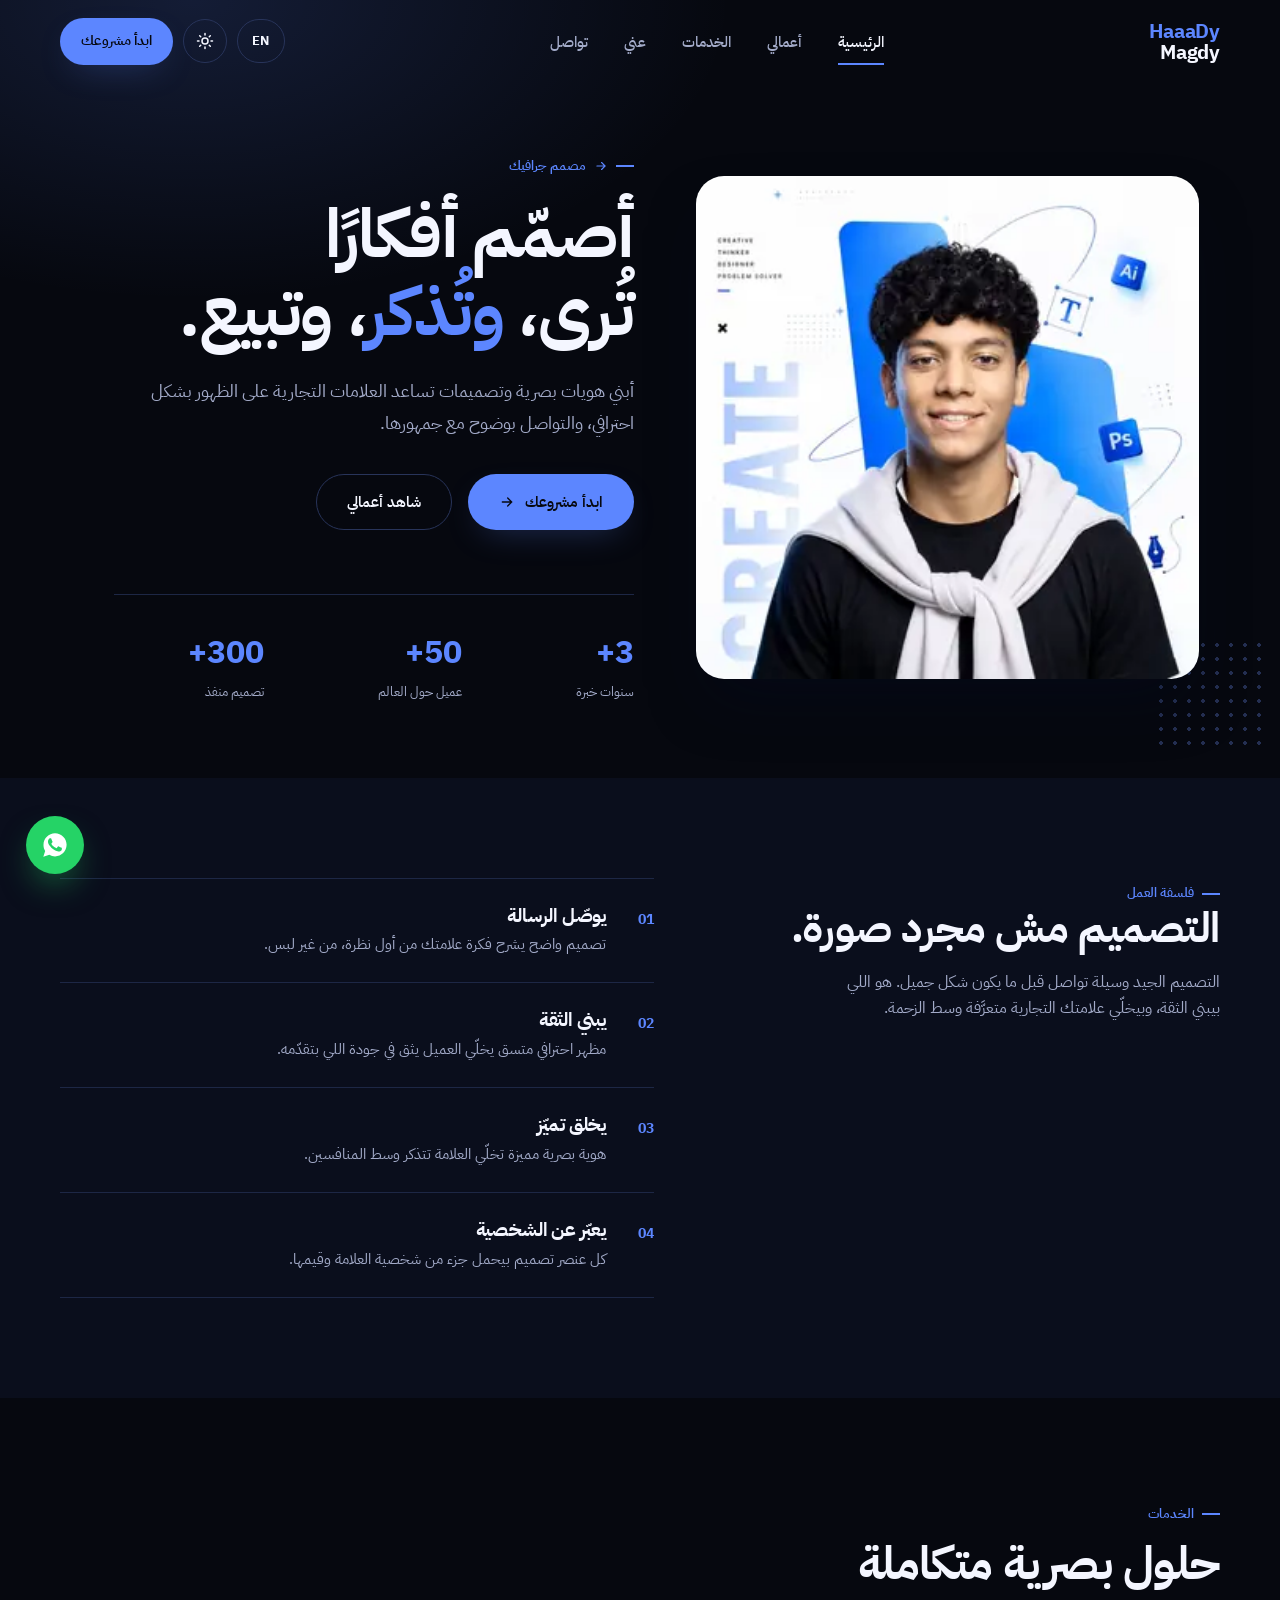
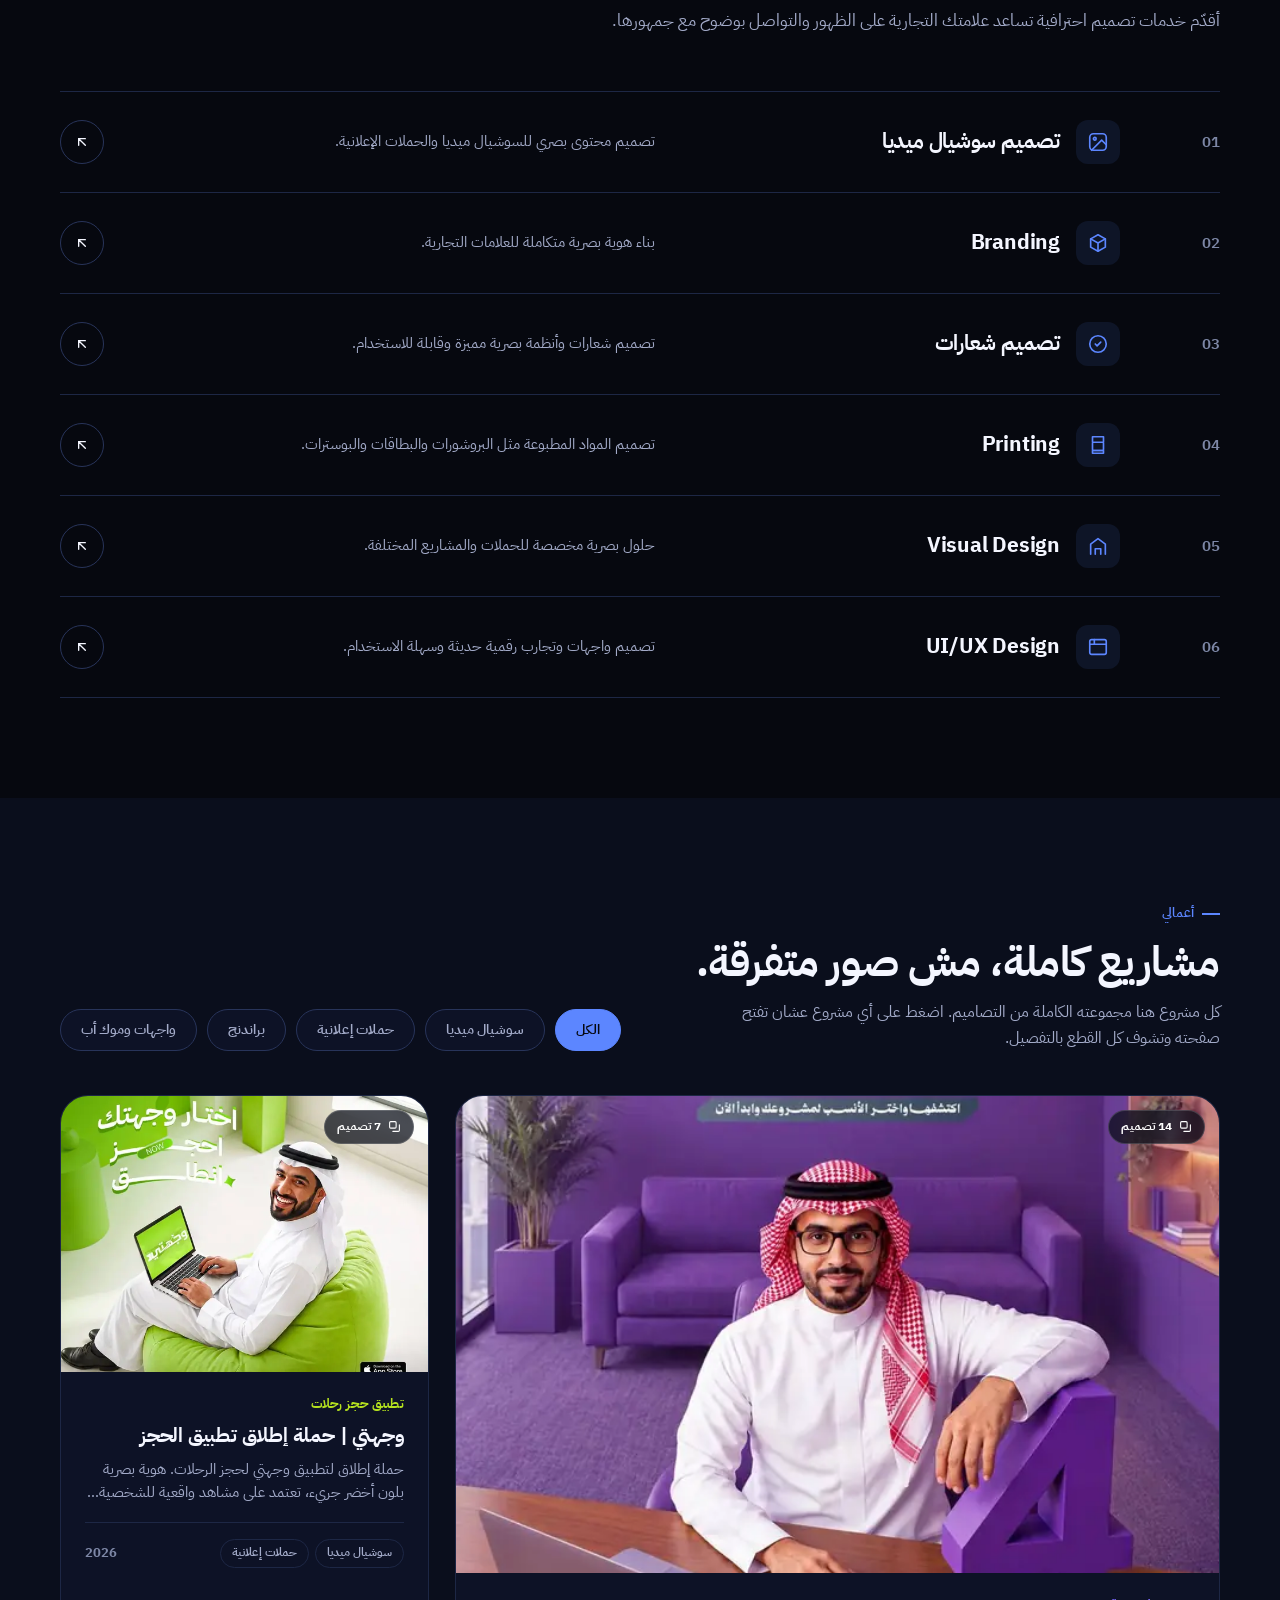
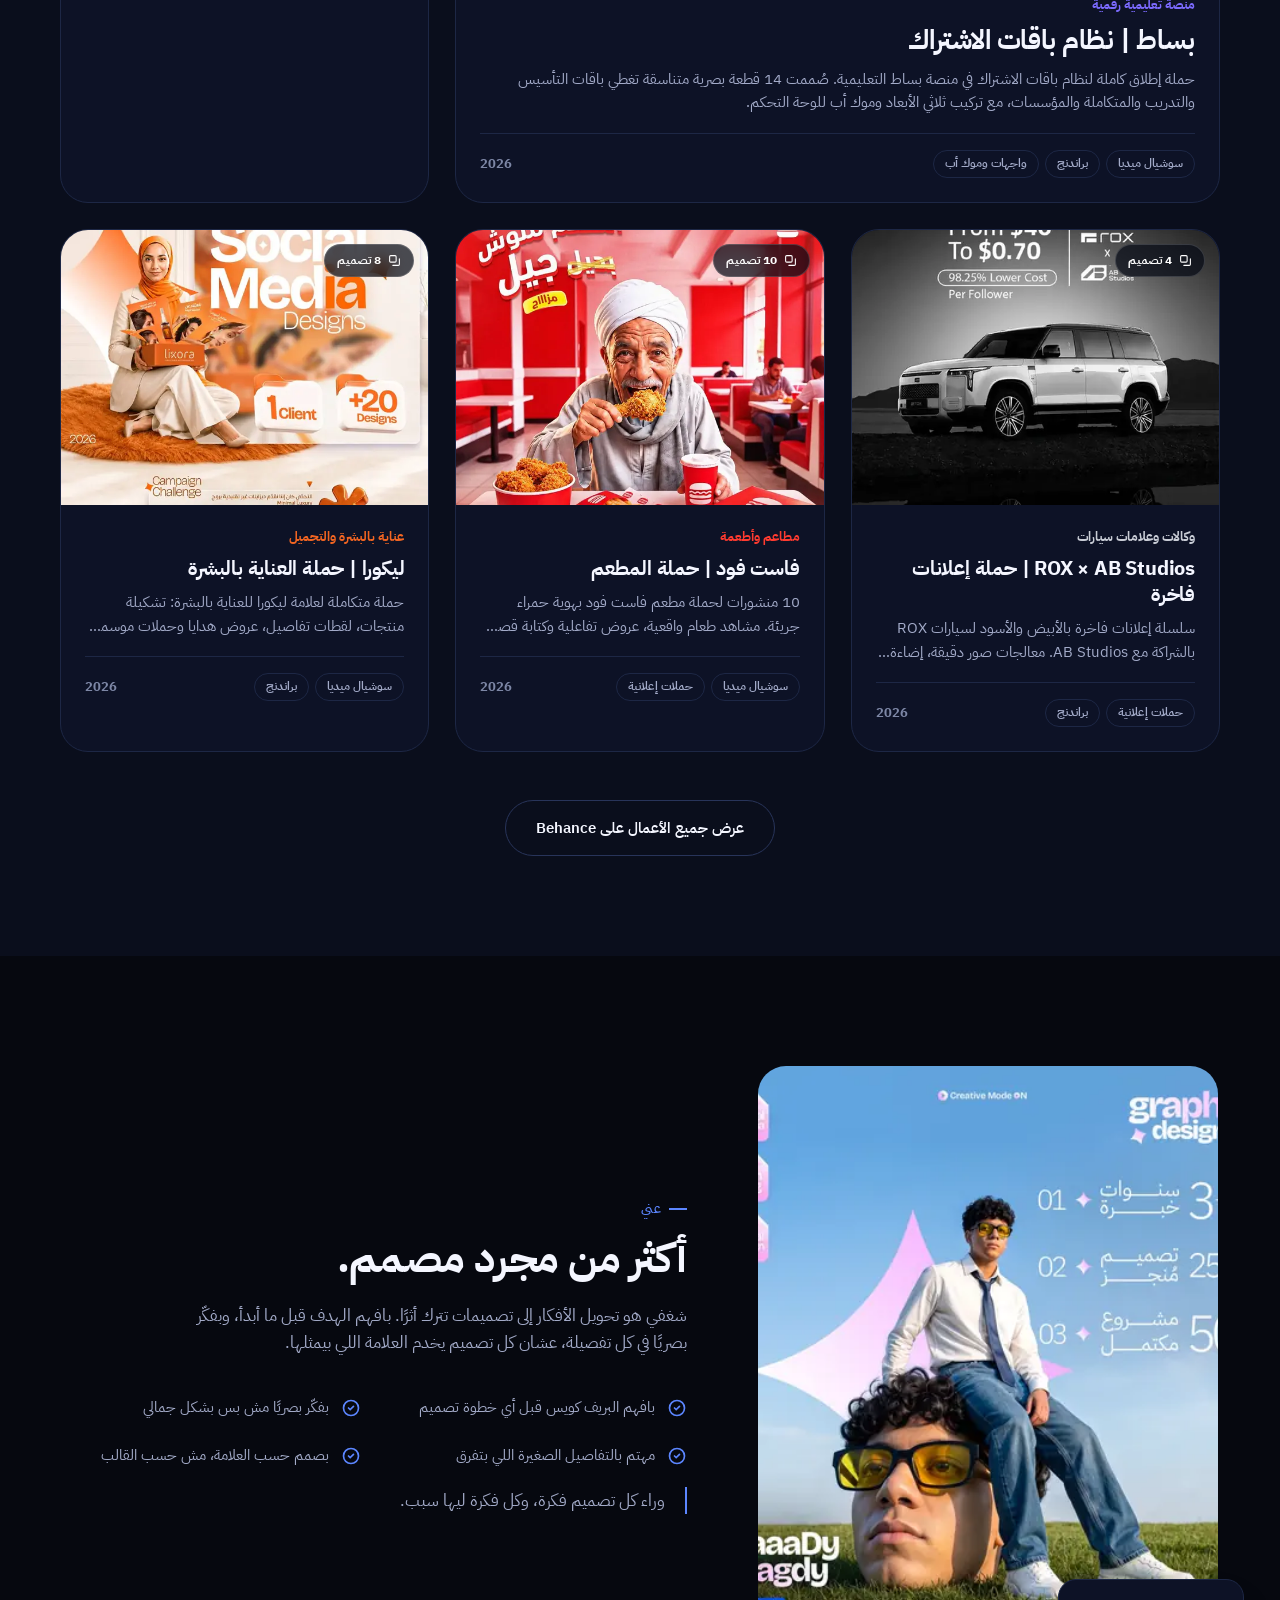
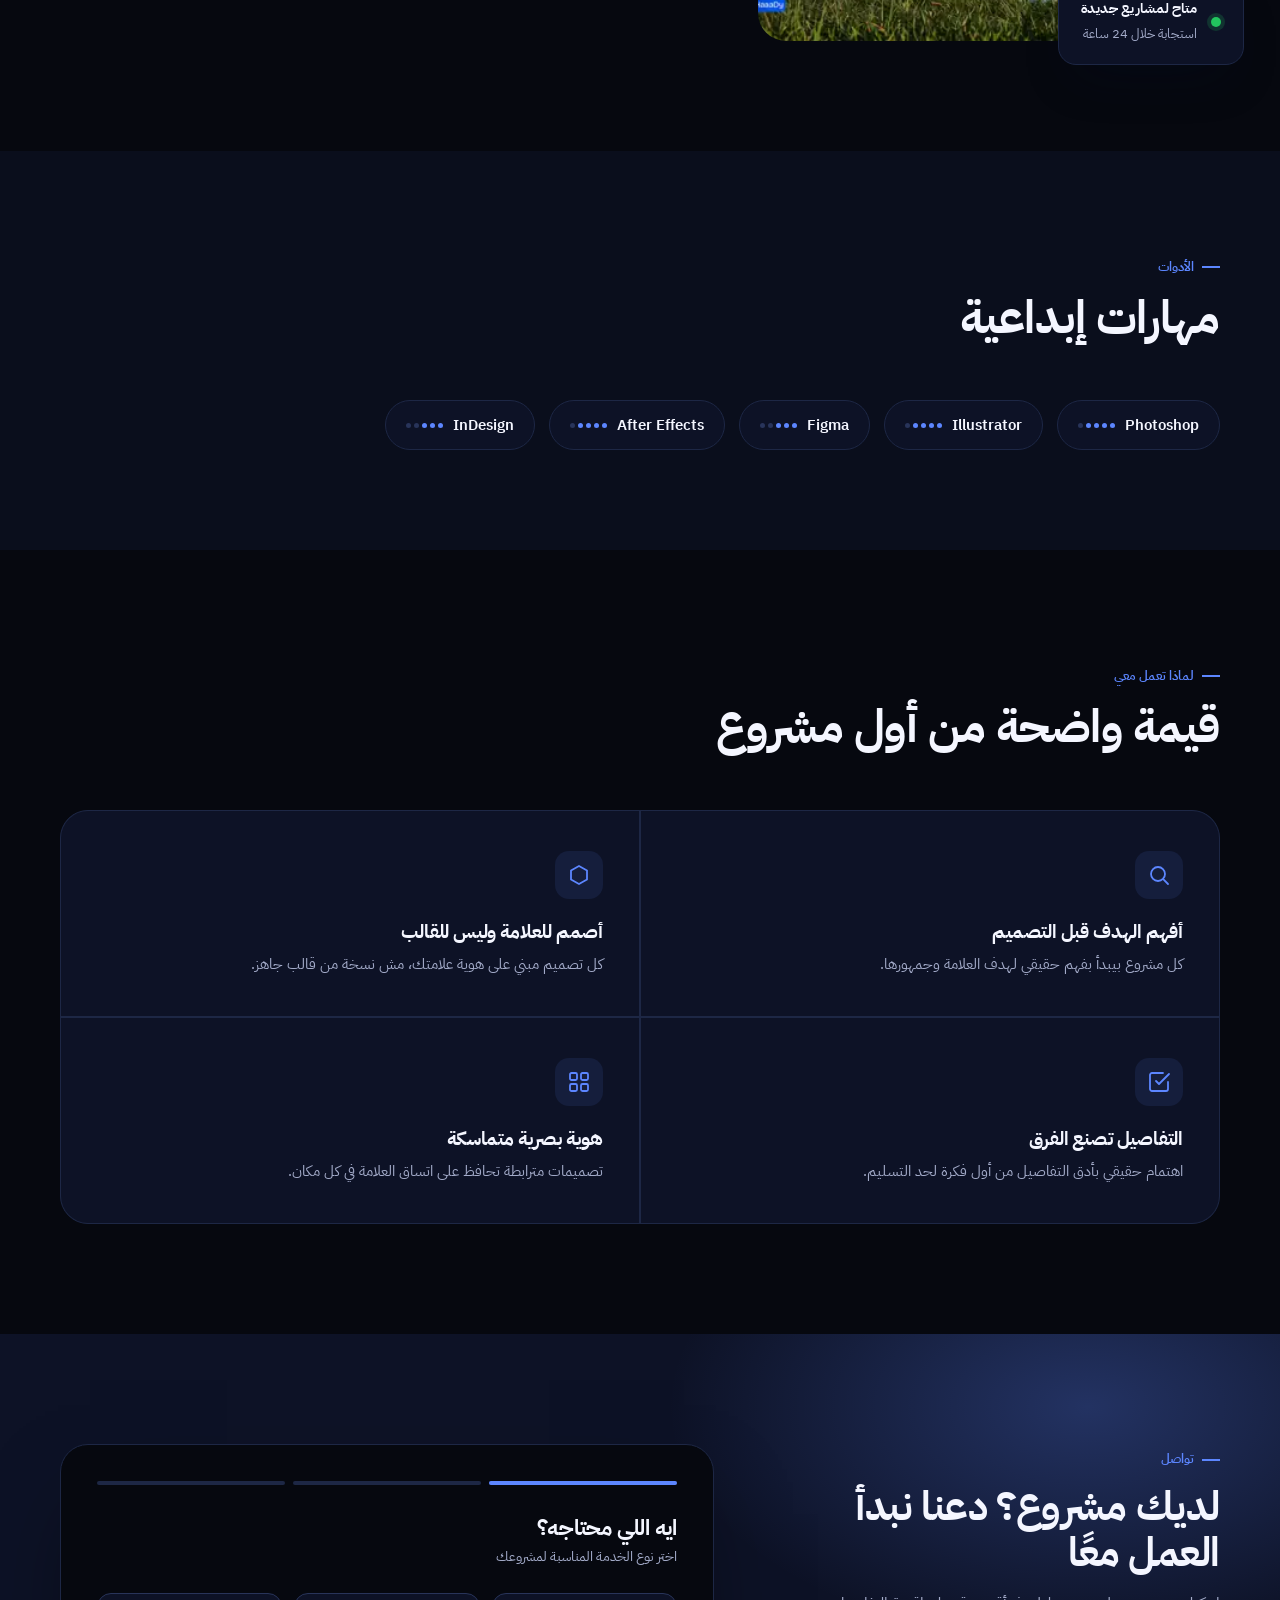
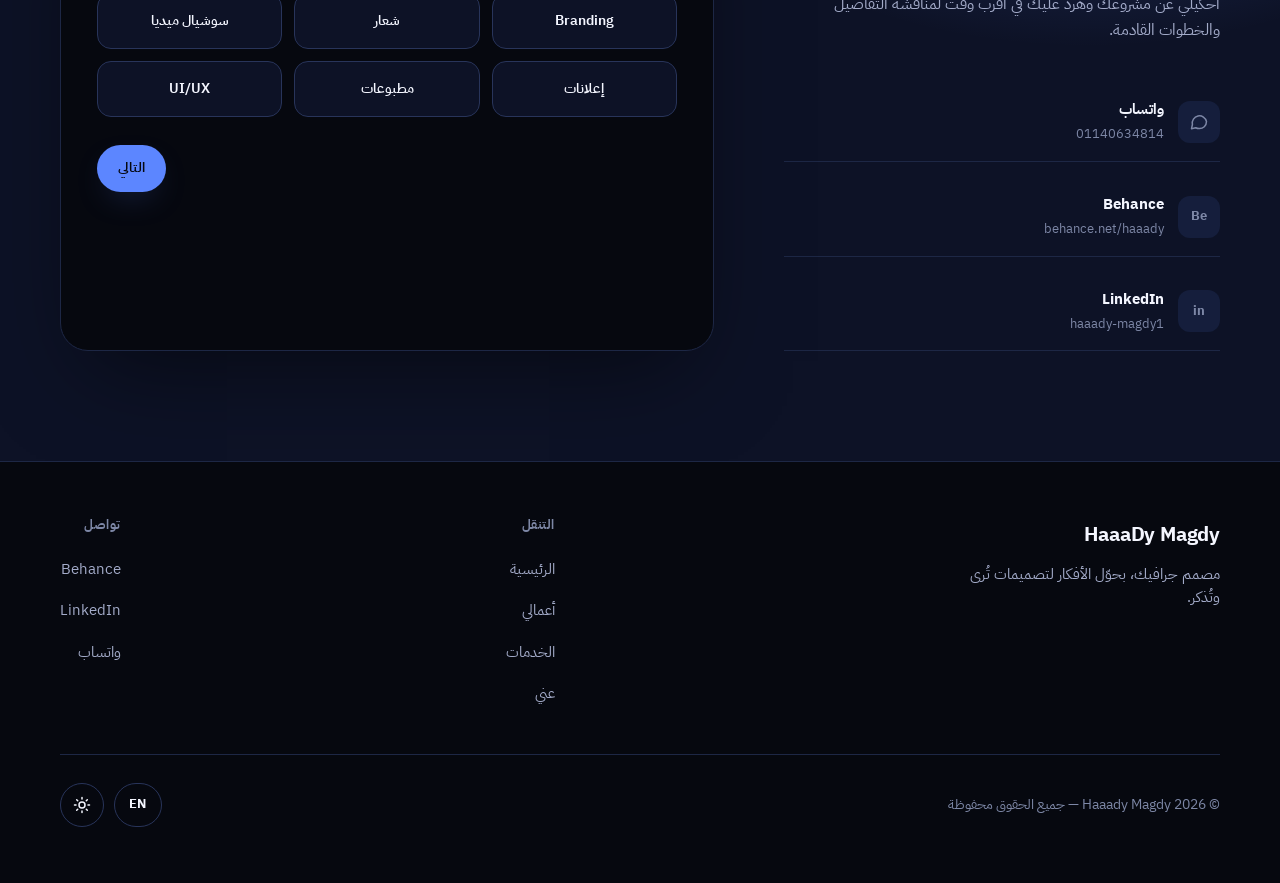
==== commit 33f0ce98: "Rename projects and split Besat into two versions - Lixora: Arabic name corrected to ليكورا - Caspia" ====
--- a/index.html
+++ b/index.html
@@ -301,19 +301,21 @@
 <a class="proj-card" href="projects/besat.html" style="--p-accent:#7C6BFF" data-cats="social branding uiux" data-featured="1"><div class="proj-media"><img src="images/projects/besat/01-launch-4-packages-m.webp" srcset="images/projects/besat/01-launch-4-packages-m.webp 760w, images/projects/besat/01-launch-4-packages-c.webp 640w" sizes="(max-width:679px) 100vw, (max-width:1059px) 50vw, 33vw" alt="بساط | نظام باقات الاشتراك" loading="lazy" decoding="async" width="760" height="760"><span class="proj-badge"><svg xmlns="http://www.w3.org/2000/svg" viewBox="0 0 24 24" fill="none" stroke="currentColor" stroke-width="2" stroke-linecap="round" stroke-linejoin="round"><rect x="3" y="3" width="12" height="12" rx="2"/><path d="M9 21h10a2 2 0 002-2V9"/></svg> 14 تصميم</span><span class="proj-arrow"><svg xmlns="http://www.w3.org/2000/svg" viewBox="0 0 24 24" fill="none" stroke="currentColor" stroke-width="2" stroke-linecap="round" stroke-linejoin="round"><path d="M7 17L17 7M9 7h8v8"/></svg></span></div><div class="proj-body"><span class="proj-kicker">منصة تعليمية رقمية</span><h3 class="proj-title">بساط | نظام باقات الاشتراك</h3><p class="proj-desc">حملة إطلاق كاملة لنظام باقات الاشتراك في منصة بساط التعليمية. صُممت 14 قطعة بصرية متناسقة تغطي باقات التأسيس والتدريب والمتكاملة والمؤسسات، مع تركيب ثلاثي الأبعاد وموك أب للوحة التحكم.</p><div class="proj-foot"><div class="proj-cats"><span class="proj-cat">سوشيال ميديا</span><span class="proj-cat">براندنج</span><span class="proj-cat">واجهات وموك أب</span></div><span class="proj-count">2026</span></div></div></a>
 <a class="proj-card" href="projects/wejhati.html" style="--p-accent:#B4E01F" data-cats="social ads"><div class="proj-media"><img src="images/projects/wejhati/01-app-launch-m.webp" srcset="images/projects/wejhati/01-app-launch-m.webp 760w, images/projects/wejhati/01-app-launch-c.webp 640w" sizes="(max-width:679px) 100vw, (max-width:1059px) 50vw, 33vw" alt="وجهتي | حملة إطلاق تطبيق الحجز" loading="lazy" decoding="async" width="760" height="760"><span class="proj-badge"><svg xmlns="http://www.w3.org/2000/svg" viewBox="0 0 24 24" fill="none" stroke="currentColor" stroke-width="2" stroke-linecap="round" stroke-linejoin="round"><rect x="3" y="3" width="12" height="12" rx="2"/><path d="M9 21h10a2 2 0 002-2V9"/></svg> 7 تصميم</span><span class="proj-arrow"><svg xmlns="http://www.w3.org/2000/svg" viewBox="0 0 24 24" fill="none" stroke="currentColor" stroke-width="2" stroke-linecap="round" stroke-linejoin="round"><path d="M7 17L17 7M9 7h8v8"/></svg></span></div><div class="proj-body"><span class="proj-kicker">تطبيق حجز رحلات</span><h3 class="proj-title">وجهتي | حملة إطلاق تطبيق الحجز</h3><p class="proj-desc">حملة إطلاق لتطبيق وجهتي لحجز الرحلات. هوية بصرية بلون أخضر جريء، تعتمد على مشاهد واقعية للشخصية داخل مطار وخلفية Portland، مع رسائل واضحة تشرح سهولة الحجز.</p><div class="proj-foot"><div class="proj-cats"><span class="proj-cat">سوشيال ميديا</span><span class="proj-cat">حملات إعلانية</span></div><span class="proj-count">2026</span></div></div></a>
 <a class="proj-card" href="projects/rox-ab.html" style="--p-accent:#C9CDD6" data-cats="ads branding"><div class="proj-media"><img src="images/projects/rox-ab/01-rox-launch-m.webp" srcset="images/projects/rox-ab/01-rox-launch-m.webp 608w, images/projects/rox-ab/01-rox-launch-c.webp 512w" sizes="(max-width:679px) 100vw, (max-width:1059px) 50vw, 33vw" alt="ROX × AB Studios | حملة إعلانات فاخرة" loading="lazy" decoding="async" width="608" height="760"><span class="proj-badge"><svg xmlns="http://www.w3.org/2000/svg" viewBox="0 0 24 24" fill="none" stroke="currentColor" stroke-width="2" stroke-linecap="round" stroke-linejoin="round"><rect x="3" y="3" width="12" height="12" rx="2"/><path d="M9 21h10a2 2 0 002-2V9"/></svg> 4 تصميم</span><span class="proj-arrow"><svg xmlns="http://www.w3.org/2000/svg" viewBox="0 0 24 24" fill="none" stroke="currentColor" stroke-width="2" stroke-linecap="round" stroke-linejoin="round"><path d="M7 17L17 7M9 7h8v8"/></svg></span></div><div class="proj-body"><span class="proj-kicker">وكالات وعلامات سيارات</span><h3 class="proj-title">ROX × AB Studios | حملة إعلانات فاخرة</h3><p class="proj-desc">سلسلة إعلانات فاخرة بالأبيض والأسود لسيارات ROX بالشراكة مع AB Studios. معالجات صور دقيقة، إضاءة استوديو عالية التباين، وسرد بصري يحوّل الرؤية إلى تجربة.</p><div class="proj-foot"><div class="proj-cats"><span class="proj-cat">حملات إعلانية</span><span class="proj-cat">براندنج</span></div><span class="proj-count">2026</span></div></div></a>
-<a class="proj-card" href="projects/caspian.html" style="--p-accent:#FF3B30" data-cats="social ads"><div class="proj-media"><img src="images/projects/caspian/01-food-no-alternative-m.webp" srcset="images/projects/caspian/01-food-no-alternative-m.webp 760w, images/projects/caspian/01-food-no-alternative-c.webp 640w" sizes="(max-width:679px) 100vw, (max-width:1059px) 50vw, 33vw" alt="كاسبيان | حملة المطعم" loading="lazy" decoding="async" width="760" height="760"><span class="proj-badge"><svg xmlns="http://www.w3.org/2000/svg" viewBox="0 0 24 24" fill="none" stroke="currentColor" stroke-width="2" stroke-linecap="round" stroke-linejoin="round"><rect x="3" y="3" width="12" height="12" rx="2"/><path d="M9 21h10a2 2 0 002-2V9"/></svg> 10 تصميم</span><span class="proj-arrow"><svg xmlns="http://www.w3.org/2000/svg" viewBox="0 0 24 24" fill="none" stroke="currentColor" stroke-width="2" stroke-linecap="round" stroke-linejoin="round"><path d="M7 17L17 7M9 7h8v8"/></svg></span></div><div class="proj-body"><span class="proj-kicker">مطاعم وأطعمة</span><h3 class="proj-title">كاسبيان | حملة المطعم</h3><p class="proj-desc">10 منشورات لحملة مطعم كاسبيان بهوية حمراء جريئة. مشاهد طعام واقعية، عروض تفاعلية، وكتابة قصيرة تشد الانتباه — كل قطعة مصممة لتتحول لطلب.</p><div class="proj-foot"><div class="proj-cats"><span class="proj-cat">سوشيال ميديا</span><span class="proj-cat">حملات إعلانية</span></div><span class="proj-count">2026</span></div></div></a>
-<a class="proj-card" href="projects/lixora.html" style="--p-accent:#F26522" data-cats="social branding"><div class="proj-media"><img src="images/projects/lixora/01-social-media-pack-m.webp" srcset="images/projects/lixora/01-social-media-pack-m.webp 760w, images/projects/lixora/01-social-media-pack-c.webp 640w" sizes="(max-width:679px) 100vw, (max-width:1059px) 50vw, 33vw" alt="لوكورا | حملة العناية بالبشرة" loading="lazy" decoding="async" width="760" height="760"><span class="proj-badge"><svg xmlns="http://www.w3.org/2000/svg" viewBox="0 0 24 24" fill="none" stroke="currentColor" stroke-width="2" stroke-linecap="round" stroke-linejoin="round"><rect x="3" y="3" width="12" height="12" rx="2"/><path d="M9 21h10a2 2 0 002-2V9"/></svg> 8 تصميم</span><span class="proj-arrow"><svg xmlns="http://www.w3.org/2000/svg" viewBox="0 0 24 24" fill="none" stroke="currentColor" stroke-width="2" stroke-linecap="round" stroke-linejoin="round"><path d="M7 17L17 7M9 7h8v8"/></svg></span></div><div class="proj-body"><span class="proj-kicker">عناية بالبشرة والتجميل</span><h3 class="proj-title">لوكورا | حملة العناية بالبشرة</h3><p class="proj-desc">حملة متكاملة لعلامة لوكورا للعناية بالبشرة: تشكيلة منتجات، لقطات تفاصيل، عروض هدايا وحملات موسمية، مع نظام تصميم ثابت يغطي كل نقاط التواصل.</p><div class="proj-foot"><div class="proj-cats"><span class="proj-cat">سوشيال ميديا</span><span class="proj-cat">براندنج</span></div><span class="proj-count">2026</span></div></div></a>
+<a class="proj-card" href="projects/fast-food.html" style="--p-accent:#FF3B30" data-cats="social ads"><div class="proj-media"><img src="images/projects/fast-food/01-food-no-alternative-m.webp" srcset="images/projects/fast-food/01-food-no-alternative-m.webp 760w, images/projects/fast-food/01-food-no-alternative-c.webp 640w" sizes="(max-width:679px) 100vw, (max-width:1059px) 50vw, 33vw" alt="فاست فود | حملة المطعم" loading="lazy" decoding="async" width="760" height="760"><span class="proj-badge"><svg xmlns="http://www.w3.org/2000/svg" viewBox="0 0 24 24" fill="none" stroke="currentColor" stroke-width="2" stroke-linecap="round" stroke-linejoin="round"><rect x="3" y="3" width="12" height="12" rx="2"/><path d="M9 21h10a2 2 0 002-2V9"/></svg> 10 تصميم</span><span class="proj-arrow"><svg xmlns="http://www.w3.org/2000/svg" viewBox="0 0 24 24" fill="none" stroke="currentColor" stroke-width="2" stroke-linecap="round" stroke-linejoin="round"><path d="M7 17L17 7M9 7h8v8"/></svg></span></div><div class="proj-body"><span class="proj-kicker">مطاعم وأطعمة</span><h3 class="proj-title">فاست فود | حملة المطعم</h3><p class="proj-desc">10 منشورات لحملة مطعم فاست فود بهوية حمراء جريئة. مشاهد طعام واقعية، عروض تفاعلية وكتابة قصيرة تشد الانتباه — كل قطعة مصممة لتتحول لطلب.</p><div class="proj-foot"><div class="proj-cats"><span class="proj-cat">سوشيال ميديا</span><span class="proj-cat">حملات إعلانية</span></div><span class="proj-count">2026</span></div></div></a>
+<a class="proj-card" href="projects/lixora.html" style="--p-accent:#F26522" data-cats="social branding"><div class="proj-media"><img src="images/projects/lixora/01-social-media-pack-m.webp" srcset="images/projects/lixora/01-social-media-pack-m.webp 760w, images/projects/lixora/01-social-media-pack-c.webp 640w" sizes="(max-width:679px) 100vw, (max-width:1059px) 50vw, 33vw" alt="ليكورا | حملة العناية بالبشرة" loading="lazy" decoding="async" width="760" height="760"><span class="proj-badge"><svg xmlns="http://www.w3.org/2000/svg" viewBox="0 0 24 24" fill="none" stroke="currentColor" stroke-width="2" stroke-linecap="round" stroke-linejoin="round"><rect x="3" y="3" width="12" height="12" rx="2"/><path d="M9 21h10a2 2 0 002-2V9"/></svg> 8 تصميم</span><span class="proj-arrow"><svg xmlns="http://www.w3.org/2000/svg" viewBox="0 0 24 24" fill="none" stroke="currentColor" stroke-width="2" stroke-linecap="round" stroke-linejoin="round"><path d="M7 17L17 7M9 7h8v8"/></svg></span></div><div class="proj-body"><span class="proj-kicker">عناية بالبشرة والتجميل</span><h3 class="proj-title">ليكورا | حملة العناية بالبشرة</h3><p class="proj-desc">حملة متكاملة لعلامة ليكورا للعناية بالبشرة: تشكيلة منتجات، لقطات تفاصيل، عروض هدايا وحملات موسمية، مع نظام تصميم ثابت يغطي كل نقاط التواصل.</p><div class="proj-foot"><div class="proj-cats"><span class="proj-cat">سوشيال ميديا</span><span class="proj-cat">براندنج</span></div><span class="proj-count">2026</span></div></div></a>
       <!-- GRID:END --></div>
 
     <noscript>
       <div class="proj-empty">
         <p><strong>المشاريع (بدون جافاسكريبت):</strong></p>
         <ul style="list-style:none;display:flex;flex-direction:column;gap:8px;margin-top:12px;">
-          <li><a href="projects/besat.html">بساط | نظام باقات الاشتراك — 14 تصميم</a></li>
-          <li><a href="projects/wejhati.html">وجهتي | حملة إطلاق تطبيق الحجز — 7 تصاميم</a></li>
-          <li><a href="projects/rox-ab.html">ROX × AB Studios | حملة إعلانات فاخرة — 4 تصاميم</a></li>
-          <li><a href="projects/caspian.html">كاسبيان | حملة المطعم — 10 تصاميم</a></li>
-          <li><a href="projects/lixora.html">لوكورا | حملة العناية بالبشرة — 8 تصاميم</a></li>
+          <!-- NOSCRIPT:START -->
+<li><a href="projects/besat.html">بساط | نظام باقات الاشتراك — 14 تصميم</a></li>
+<li><a href="projects/wejhati.html">وجهتي | حملة إطلاق تطبيق الحجز — 7 تصاميم</a></li>
+<li><a href="projects/rox-ab.html">ROX × AB Studios | حملة إعلانات فاخرة — 4 تصاميم</a></li>
+<li><a href="projects/fast-food.html">فاست فود | حملة المطعم — 10 تصاميم</a></li>
+<li><a href="projects/lixora.html">ليكورا | حملة العناية بالبشرة — 8 تصاميم</a></li>
+      <!-- NOSCRIPT:END -->
         </ul>
       </div>
     </noscript>
--- a/assets/css/style.css
+++ b/assets/css/style.css
@@ -285,28 +285,43 @@
 .services-section{padding-block:100px;}
 .services-list{border-top:1px solid var(--border);}
 .service-row{
-  display:grid;grid-template-columns:60px 1fr;gap:20px;
-  padding-block:34px;border-bottom:1px solid var(--border);
-  align-items:start;transition:background .3s;
-}
-@media (min-width:760px){ .service-row{grid-template-columns:70px 1fr 1.2fr auto;align-items:center;gap:30px;} }
+  display:grid;
+  /* mobile: number | icon+title | arrow  /  description on its own line */
+  grid-template-columns:auto 1fr auto;
+  grid-template-areas:
+    "num  main  arrow"
+    "desc desc desc";
+  gap:14px 16px;
+  padding-block:28px;border-bottom:1px solid var(--border);
+  align-items:center;transition:background .3s;
+}
+@media (min-width:760px){
+  .service-row{
+    grid-template-columns:70px 1fr 1.2fr auto;
+    grid-template-areas:"num main desc arrow";
+    align-items:center;gap:30px;
+  }
+}
 .service-row:hover{background:var(--bg-alt);}
-.service-num{font-size:15px;color:var(--text-soft);font-weight:600;}
-.service-main{display:flex;align-items:center;gap:16px;}
+.service-num{grid-area:num;font-size:15px;color:var(--text-soft);font-weight:600;}
+.service-main{grid-area:main;display:flex;align-items:center;gap:16px;}
+.service-desc{grid-area:desc;color:var(--text-muted);font-size:15px;max-width:520px;line-height:1.7;}
 .service-icon{width:44px;height:44px;border-radius:12px;flex:none;background:var(--blue-tint);color:var(--accent);display:flex;align-items:center;justify-content:center;}
 .service-icon svg{width:22px;height:22px;}
 .service-main h3{font-size:21px;}
-.service-desc{color:var(--text-muted);font-size:15px;max-width:420px;}
 .service-arrow{
+  grid-area:arrow;
   width:44px;height:44px;border-radius:100px;border:1px solid var(--border-strong);
   display:flex;align-items:center;justify-content:center;
-  transition:transform .35s var(--ease),background .3s,border-color .3s,color .3s;
+  transition:background .3s,border-color .3s,color .3s;
   color:var(--text);flex:none;
 }
 .service-row:hover .service-arrow{background:var(--accent);border-color:var(--accent);color:var(--accent-ink);}
-html[dir="rtl"] .service-row:hover .service-arrow{transform:rotate(-135deg);}
-html[dir="ltr"] .service-row:hover .service-arrow{transform:rotate(45deg);}
-.service-arrow svg{width:16px;height:16px;}
+.service-arrow svg{width:16px;height:16px;transition:transform .35s var(--ease);}
+/* the arrow points the way the reading direction goes */
+html[dir="rtl"] .service-arrow svg{transform:scaleX(-1);}
+.service-row:hover .service-arrow svg{transform:rotate(45deg);}
+html[dir="rtl"] .service-row:hover .service-arrow svg{transform:scaleX(-1) rotate(-45deg);}
 
 /* --- about --- */
 .about-section{padding-block:110px;overflow:hidden;}
@@ -591,6 +606,21 @@
 .pp-gallery-head{display:flex;flex-wrap:wrap;align-items:flex-end;justify-content:space-between;gap:18px;margin-bottom:34px;}
 .pp-gallery-head h2{font-size:clamp(24px,3vw,34px);}
 .pp-gallery-head p{color:var(--text-muted);font-size:15px;margin-top:8px;}
+/* version section headings (projects split into V1 / V2) */
+.pp-version-head{
+  display:flex;flex-wrap:wrap;align-items:flex-end;justify-content:space-between;gap:12px;
+  margin:44px 0 20px;padding-top:28px;border-top:1px solid var(--border);
+}
+.pp-gallery-head + .pp-version-head{margin-top:0;padding-top:0;border-top:0;}
+.pp-version-head h3{
+  font-size:clamp(18px,2.2vw,24px);
+  display:flex;align-items:center;gap:12px;
+}
+.pp-version-head h3::before{
+  content:"";width:10px;height:10px;border-radius:100px;flex:none;
+  background:var(--p-accent,var(--accent));
+}
+.pp-version-head p{color:var(--text-muted);font-size:14px;margin-top:6px;}
 
 .pp-gallery{
   display:grid;
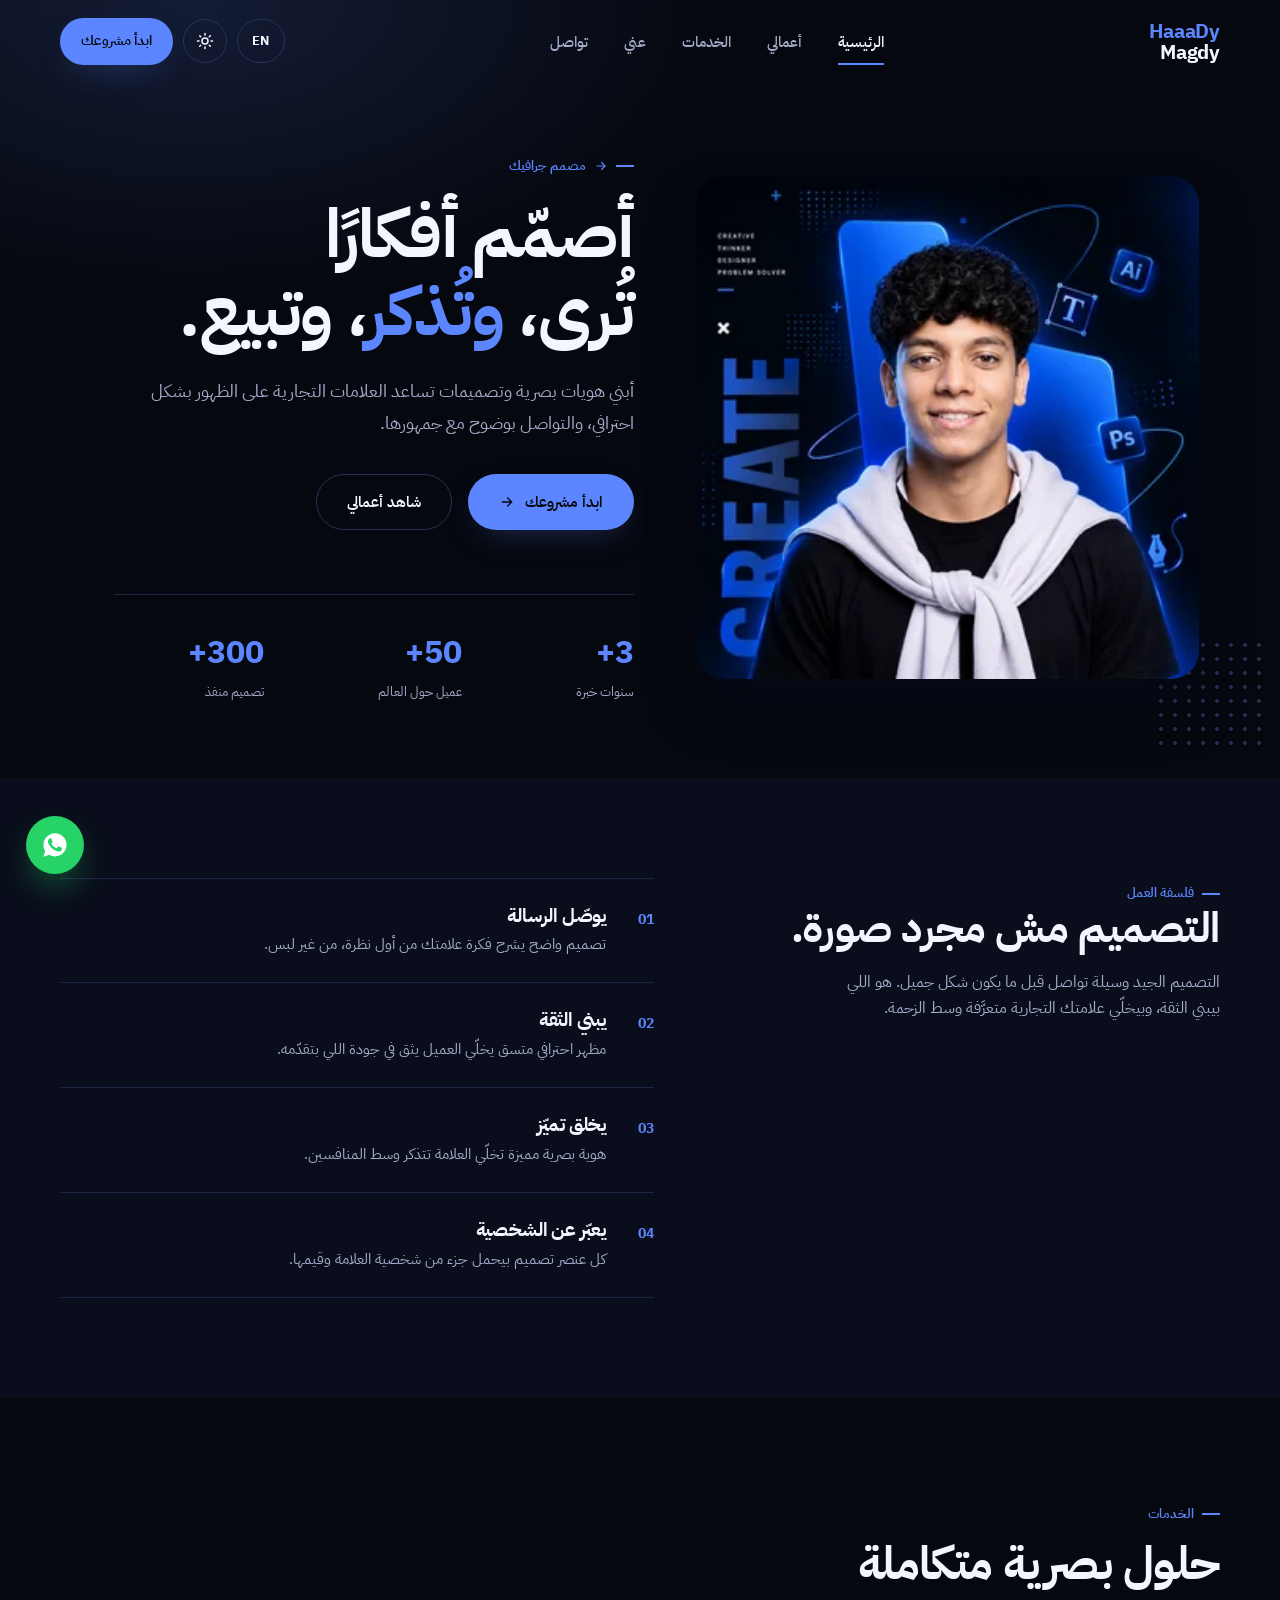
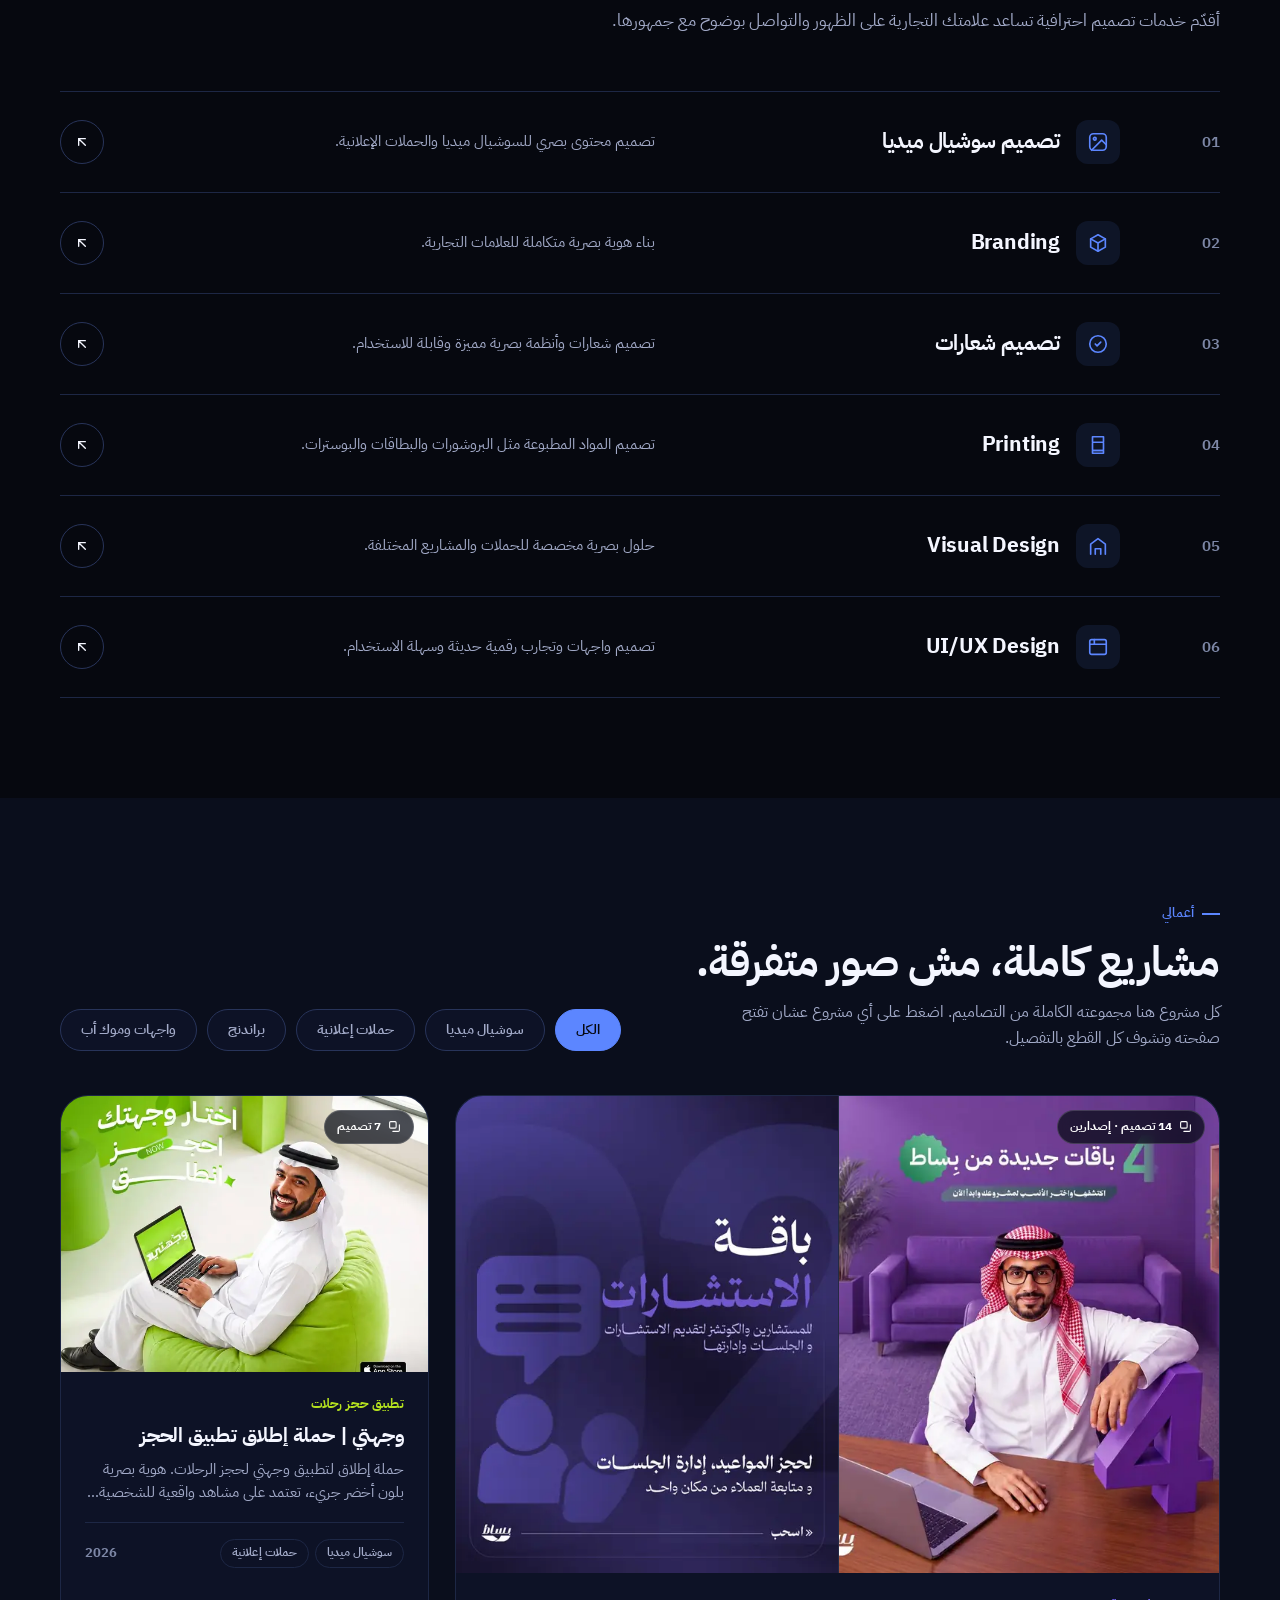
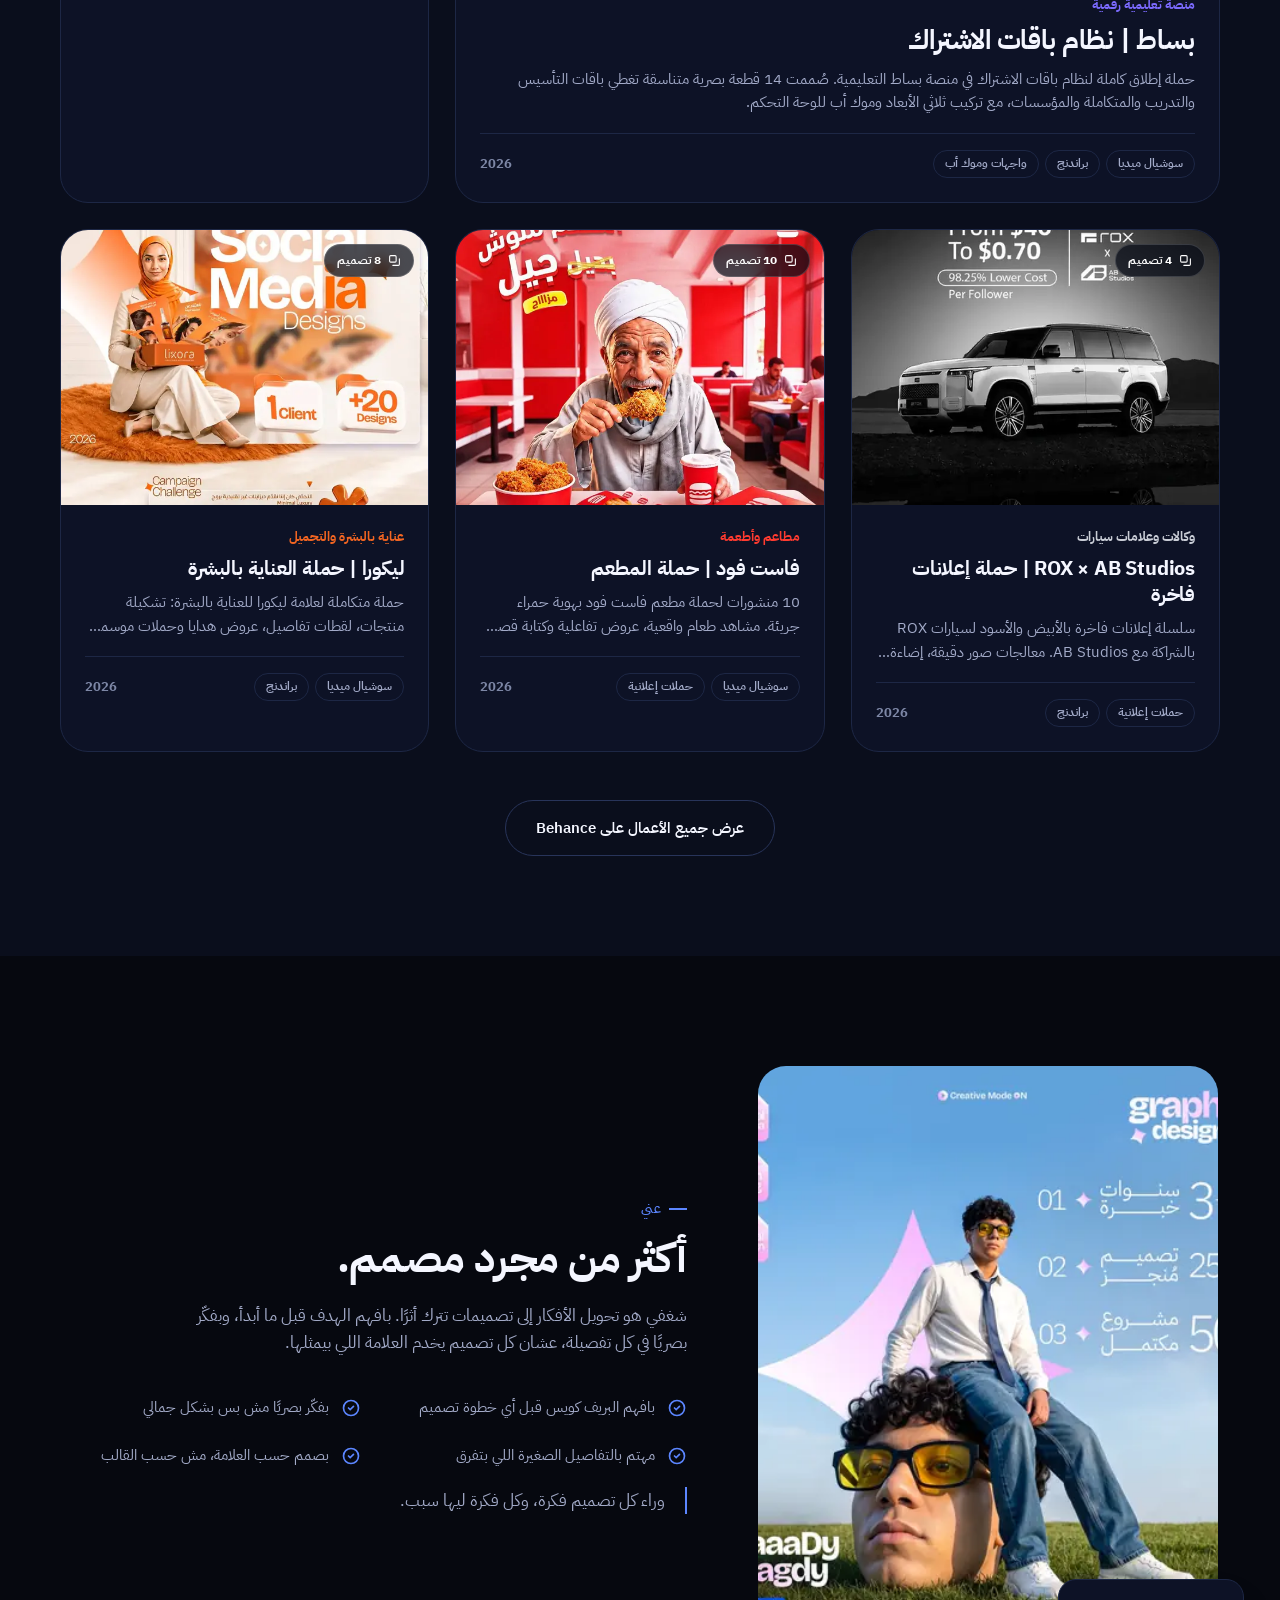
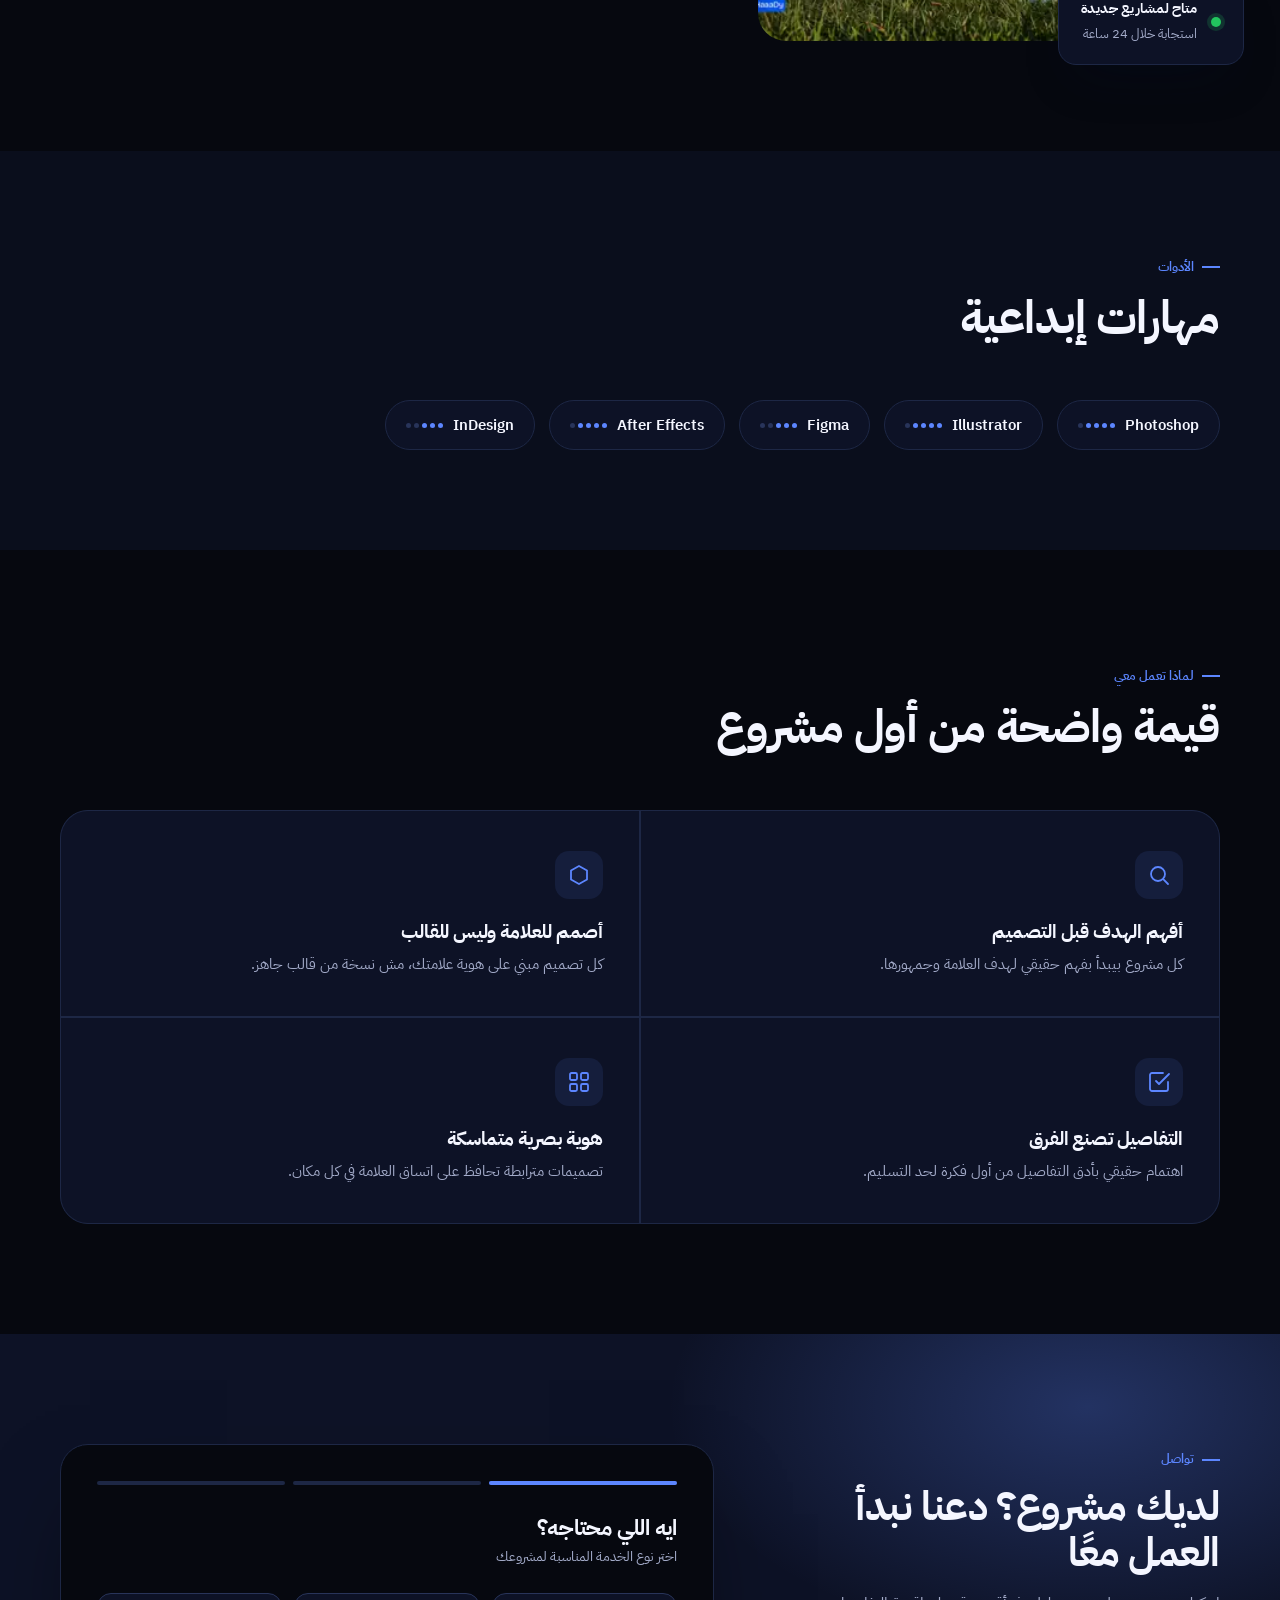
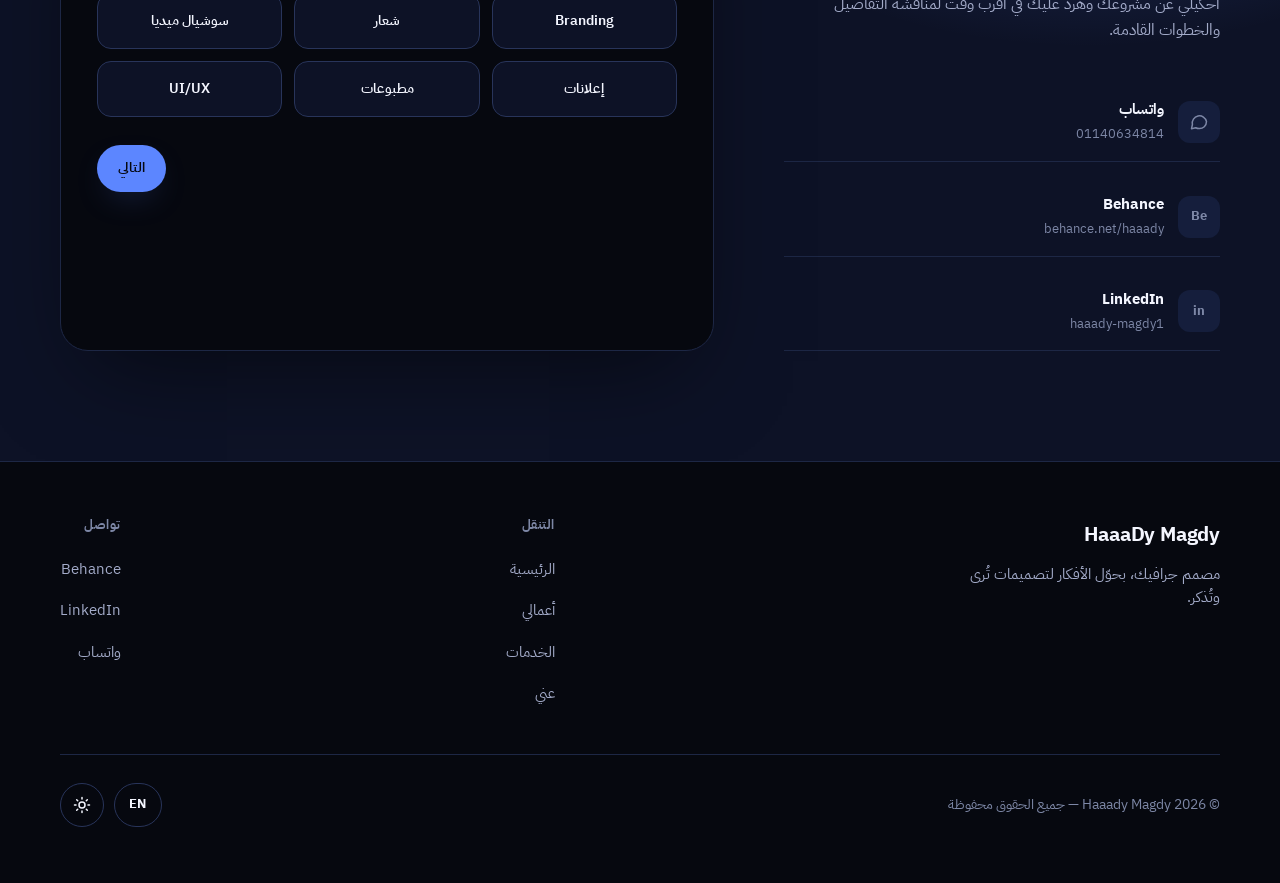
==== commit 99234215: "Theme-aware hero, higher hero quality, Besat V2 teaser on the home card - New dark hero (images/hero" ====
--- a/index.html
+++ b/index.html
@@ -25,6 +25,19 @@
 <meta name="author" content="Haaady Magdy">
 <link rel="canonical" href="https://haaadymagdy.com/">
 <meta name="theme-color" content="#06080F">
+<link rel="preload" as="image" href="images/hero-dark-620.webp" imagesrcset="images/hero-dark-320.webp 320w, images/hero-dark-620.webp 620w, images/hero-dark-900.webp 900w" imagesizes="(max-width:620px) 72vw, 276px" fetchpriority="high" id="heroPreload">
+<script>
+/* the preload above targets the dark hero (the default); visitors who saved
+   the light theme get theirs swapped before it is fetched */
+(function(){
+  try{
+    if((localStorage.getItem("haaady_theme")||"dark")!=="light")return;
+    var l=document.getElementById("heroPreload");
+    l.href="images/hero-620.webp";
+    l.imageSrcset="images/hero-320.webp 320w, images/hero-620.webp 620w, images/hero-900.webp 900w";
+  }catch(e){}
+})();
+</script>
 <meta property="og:type" content="website">
 <meta property="og:site_name" content="Haaady Magdy">
 <meta property="og:url" content="https://haaadymagdy.com/">
@@ -47,7 +60,6 @@
 <link rel="stylesheet" href="assets/css/style.css">
 <link rel="preload" as="font" type="font/woff2" href="assets/fonts/IBMPlexSansArabic-400-arabic.woff2" crossorigin>
 <link rel="preload" as="font" type="font/woff2" href="assets/fonts/IBMPlexSansArabic-700-arabic.woff2" crossorigin>
-<link rel="preload" as="image" href="images/hero-620.webp" imagesrcset="images/hero-320.webp 320w, images/hero-620.webp 620w, images/hero-900.webp 900w, images/hero.webp 1100w" imagesizes="(max-width:620px) 72vw, 276px" fetchpriority="high">
 <script type="application/ld+json">
 {
   "@context": "https://schema.org",
@@ -166,7 +178,29 @@
     <div class="hero-visual">
       <div class="dot-grid" aria-hidden="true"></div>
       <div class="hero-portrait-wrap">
-        <img src="images/hero-620.webp" srcset="images/hero-320.webp 320w, images/hero-620.webp 620w, images/hero-900.webp 900w, images/hero.webp 1100w" sizes="(max-width:620px) 72vw, 276px" alt="هادي مجدي - مصمم جرافيك" class="hero-portrait" width="1100" height="1100" fetchpriority="high">
+        <!-- the hero follows the saved theme (DARK is the default). The inline
+             script picks the right variant BEFORE the browser starts the
+             download, so only one hero file is ever fetched. -->
+        <img id="heroImg" class="hero-portrait" width="1254" height="1254"
+             data-dark-src="images/hero-dark-620.webp"
+             data-dark-srcset="images/hero-dark-320.webp 320w, images/hero-dark-620.webp 620w, images/hero-dark-900.webp 900w, images/hero-dark.webp 1254w"
+             data-light-src="images/hero-620.webp"
+             data-light-srcset="images/hero-320.webp 320w, images/hero-620.webp 620w, images/hero-900.webp 900w, images/hero.webp 1100w"
+             sizes="(max-width:620px) 72vw, 276px"
+             alt="هادي مجدي - مصمم جرافيك" fetchpriority="high">
+        <script>
+        (function(){
+          var img = document.getElementById("heroImg");
+          if (!img) return;
+          var theme = "dark";
+          try { theme = localStorage.getItem("haaady_theme") || "dark"; } catch(e){}
+          var set = theme === "light" ? "light" : "dark";
+          img.src = img.getAttribute("data-" + set + "-src");
+          img.srcset = img.getAttribute("data-" + set + "-srcset");
+          /* expose the choice so main.js can swap it live when the visitor toggles */
+          img.setAttribute("data-active-set", set);
+        })();
+        </script>
       </div>
     </div>
   </div>
@@ -298,7 +332,7 @@
     </div>
 
     <div class="proj-grid" id="projectGrid"><!-- GRID:START -->
-<a class="proj-card" href="projects/besat.html" style="--p-accent:#7C6BFF" data-cats="social branding uiux" data-featured="1"><div class="proj-media"><img src="images/projects/besat/01-launch-4-packages-m.webp" srcset="images/projects/besat/01-launch-4-packages-m.webp 760w, images/projects/besat/01-launch-4-packages-c.webp 640w" sizes="(max-width:679px) 100vw, (max-width:1059px) 50vw, 33vw" alt="بساط | نظام باقات الاشتراك" loading="lazy" decoding="async" width="760" height="760"><span class="proj-badge"><svg xmlns="http://www.w3.org/2000/svg" viewBox="0 0 24 24" fill="none" stroke="currentColor" stroke-width="2" stroke-linecap="round" stroke-linejoin="round"><rect x="3" y="3" width="12" height="12" rx="2"/><path d="M9 21h10a2 2 0 002-2V9"/></svg> 14 تصميم</span><span class="proj-arrow"><svg xmlns="http://www.w3.org/2000/svg" viewBox="0 0 24 24" fill="none" stroke="currentColor" stroke-width="2" stroke-linecap="round" stroke-linejoin="round"><path d="M7 17L17 7M9 7h8v8"/></svg></span></div><div class="proj-body"><span class="proj-kicker">منصة تعليمية رقمية</span><h3 class="proj-title">بساط | نظام باقات الاشتراك</h3><p class="proj-desc">حملة إطلاق كاملة لنظام باقات الاشتراك في منصة بساط التعليمية. صُممت 14 قطعة بصرية متناسقة تغطي باقات التأسيس والتدريب والمتكاملة والمؤسسات، مع تركيب ثلاثي الأبعاد وموك أب للوحة التحكم.</p><div class="proj-foot"><div class="proj-cats"><span class="proj-cat">سوشيال ميديا</span><span class="proj-cat">براندنج</span><span class="proj-cat">واجهات وموك أب</span></div><span class="proj-count">2026</span></div></div></a>
+<a class="proj-card" href="projects/besat.html" style="--p-accent:#7C6BFF" data-cats="social branding uiux" data-featured="1"><div class="proj-media proj-media-dual"><img src="images/projects/besat/01-launch-4-packages-m.webp" srcset="images/projects/besat/01-launch-4-packages-m.webp 760w, images/projects/besat/01-launch-4-packages-c.webp 640w" sizes="(max-width:679px) 100vw, (max-width:1059px) 50vw, 33vw" alt="بساط | نظام باقات الاشتراك" loading="lazy" decoding="async" width="760" height="760"><img src="images/projects/besat/08-subscriptions-package-m.webp" srcset="images/projects/besat/08-subscriptions-package-m.webp 608w, images/projects/besat/08-subscriptions-package-c.webp 512w" sizes="(max-width:679px) 100vw, (max-width:1059px) 50vw, 33vw" alt="باقة الاشتراكات لمنصة بساط" loading="lazy" decoding="async" width="608" height="760"><span class="proj-badge"><svg xmlns="http://www.w3.org/2000/svg" viewBox="0 0 24 24" fill="none" stroke="currentColor" stroke-width="2" stroke-linecap="round" stroke-linejoin="round"><rect x="3" y="3" width="12" height="12" rx="2"/><path d="M9 21h10a2 2 0 002-2V9"/></svg> 14 تصميم · إصدارين</span><span class="proj-arrow"><svg xmlns="http://www.w3.org/2000/svg" viewBox="0 0 24 24" fill="none" stroke="currentColor" stroke-width="2" stroke-linecap="round" stroke-linejoin="round"><path d="M7 17L17 7M9 7h8v8"/></svg></span></div><div class="proj-body"><span class="proj-kicker">منصة تعليمية رقمية</span><h3 class="proj-title">بساط | نظام باقات الاشتراك</h3><p class="proj-desc">حملة إطلاق كاملة لنظام باقات الاشتراك في منصة بساط التعليمية. صُممت 14 قطعة بصرية متناسقة تغطي باقات التأسيس والتدريب والمتكاملة والمؤسسات، مع تركيب ثلاثي الأبعاد وموك أب للوحة التحكم.</p><div class="proj-foot"><div class="proj-cats"><span class="proj-cat">سوشيال ميديا</span><span class="proj-cat">براندنج</span><span class="proj-cat">واجهات وموك أب</span></div><span class="proj-count">2026</span></div></div></a>
 <a class="proj-card" href="projects/wejhati.html" style="--p-accent:#B4E01F" data-cats="social ads"><div class="proj-media"><img src="images/projects/wejhati/01-app-launch-m.webp" srcset="images/projects/wejhati/01-app-launch-m.webp 760w, images/projects/wejhati/01-app-launch-c.webp 640w" sizes="(max-width:679px) 100vw, (max-width:1059px) 50vw, 33vw" alt="وجهتي | حملة إطلاق تطبيق الحجز" loading="lazy" decoding="async" width="760" height="760"><span class="proj-badge"><svg xmlns="http://www.w3.org/2000/svg" viewBox="0 0 24 24" fill="none" stroke="currentColor" stroke-width="2" stroke-linecap="round" stroke-linejoin="round"><rect x="3" y="3" width="12" height="12" rx="2"/><path d="M9 21h10a2 2 0 002-2V9"/></svg> 7 تصميم</span><span class="proj-arrow"><svg xmlns="http://www.w3.org/2000/svg" viewBox="0 0 24 24" fill="none" stroke="currentColor" stroke-width="2" stroke-linecap="round" stroke-linejoin="round"><path d="M7 17L17 7M9 7h8v8"/></svg></span></div><div class="proj-body"><span class="proj-kicker">تطبيق حجز رحلات</span><h3 class="proj-title">وجهتي | حملة إطلاق تطبيق الحجز</h3><p class="proj-desc">حملة إطلاق لتطبيق وجهتي لحجز الرحلات. هوية بصرية بلون أخضر جريء، تعتمد على مشاهد واقعية للشخصية داخل مطار وخلفية Portland، مع رسائل واضحة تشرح سهولة الحجز.</p><div class="proj-foot"><div class="proj-cats"><span class="proj-cat">سوشيال ميديا</span><span class="proj-cat">حملات إعلانية</span></div><span class="proj-count">2026</span></div></div></a>
 <a class="proj-card" href="projects/rox-ab.html" style="--p-accent:#C9CDD6" data-cats="ads branding"><div class="proj-media"><img src="images/projects/rox-ab/01-rox-launch-m.webp" srcset="images/projects/rox-ab/01-rox-launch-m.webp 608w, images/projects/rox-ab/01-rox-launch-c.webp 512w" sizes="(max-width:679px) 100vw, (max-width:1059px) 50vw, 33vw" alt="ROX × AB Studios | حملة إعلانات فاخرة" loading="lazy" decoding="async" width="608" height="760"><span class="proj-badge"><svg xmlns="http://www.w3.org/2000/svg" viewBox="0 0 24 24" fill="none" stroke="currentColor" stroke-width="2" stroke-linecap="round" stroke-linejoin="round"><rect x="3" y="3" width="12" height="12" rx="2"/><path d="M9 21h10a2 2 0 002-2V9"/></svg> 4 تصميم</span><span class="proj-arrow"><svg xmlns="http://www.w3.org/2000/svg" viewBox="0 0 24 24" fill="none" stroke="currentColor" stroke-width="2" stroke-linecap="round" stroke-linejoin="round"><path d="M7 17L17 7M9 7h8v8"/></svg></span></div><div class="proj-body"><span class="proj-kicker">وكالات وعلامات سيارات</span><h3 class="proj-title">ROX × AB Studios | حملة إعلانات فاخرة</h3><p class="proj-desc">سلسلة إعلانات فاخرة بالأبيض والأسود لسيارات ROX بالشراكة مع AB Studios. معالجات صور دقيقة، إضاءة استوديو عالية التباين، وسرد بصري يحوّل الرؤية إلى تجربة.</p><div class="proj-foot"><div class="proj-cats"><span class="proj-cat">حملات إعلانية</span><span class="proj-cat">براندنج</span></div><span class="proj-count">2026</span></div></div></a>
 <a class="proj-card" href="projects/fast-food.html" style="--p-accent:#FF3B30" data-cats="social ads"><div class="proj-media"><img src="images/projects/fast-food/01-food-no-alternative-m.webp" srcset="images/projects/fast-food/01-food-no-alternative-m.webp 760w, images/projects/fast-food/01-food-no-alternative-c.webp 640w" sizes="(max-width:679px) 100vw, (max-width:1059px) 50vw, 33vw" alt="فاست فود | حملة المطعم" loading="lazy" decoding="async" width="760" height="760"><span class="proj-badge"><svg xmlns="http://www.w3.org/2000/svg" viewBox="0 0 24 24" fill="none" stroke="currentColor" stroke-width="2" stroke-linecap="round" stroke-linejoin="round"><rect x="3" y="3" width="12" height="12" rx="2"/><path d="M9 21h10a2 2 0 002-2V9"/></svg> 10 تصميم</span><span class="proj-arrow"><svg xmlns="http://www.w3.org/2000/svg" viewBox="0 0 24 24" fill="none" stroke="currentColor" stroke-width="2" stroke-linecap="round" stroke-linejoin="round"><path d="M7 17L17 7M9 7h8v8"/></svg></span></div><div class="proj-body"><span class="proj-kicker">مطاعم وأطعمة</span><h3 class="proj-title">فاست فود | حملة المطعم</h3><p class="proj-desc">10 منشورات لحملة مطعم فاست فود بهوية حمراء جريئة. مشاهد طعام واقعية، عروض تفاعلية وكتابة قصيرة تشد الانتباه — كل قطعة مصممة لتتحول لطلب.</p><div class="proj-foot"><div class="proj-cats"><span class="proj-cat">سوشيال ميديا</span><span class="proj-cat">حملات إعلانية</span></div><span class="proj-count">2026</span></div></div></a>
--- a/assets/css/style.css
+++ b/assets/css/style.css
@@ -500,6 +500,10 @@
 @media (min-width:680px) and (max-width:1059px){ .proj-card[data-featured="1"] .proj-media{aspect-ratio:16/9;} }
 .proj-media img{width:100%;height:100%;object-fit:cover;transition:transform .8s var(--ease);}
 .proj-card:hover .proj-media img{transform:scale(1.07);}
+/* dual-cover card (projects with two versions): both covers side by side */
+.proj-media-dual{display:grid;grid-template-columns:1fr 1fr;}
+.proj-media-dual img{width:100%;height:100%;object-fit:cover;}
+.proj-media-dual img:first-child{border-inline-end:1px solid rgba(255,255,255,.08);}
 
 .proj-badge{
   position:absolute;top:14px;inset-inline-start:14px;z-index:2;
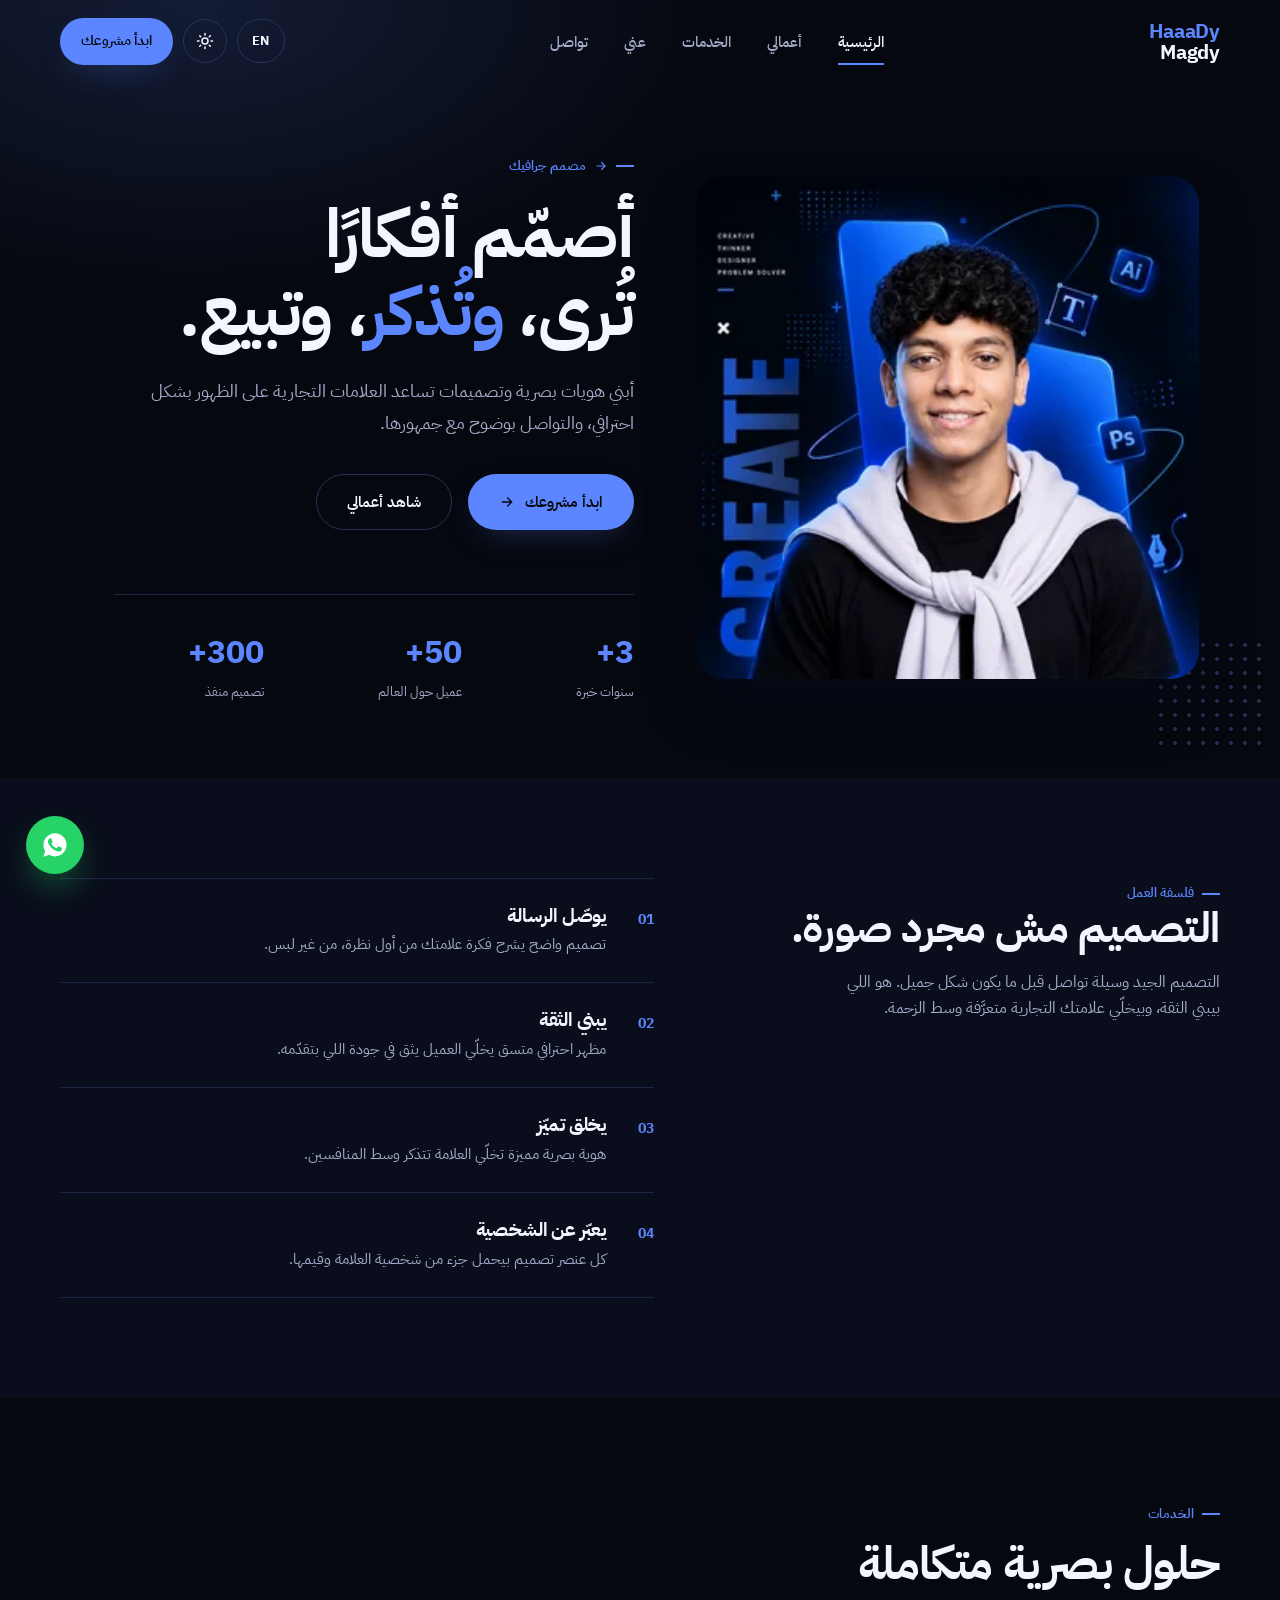
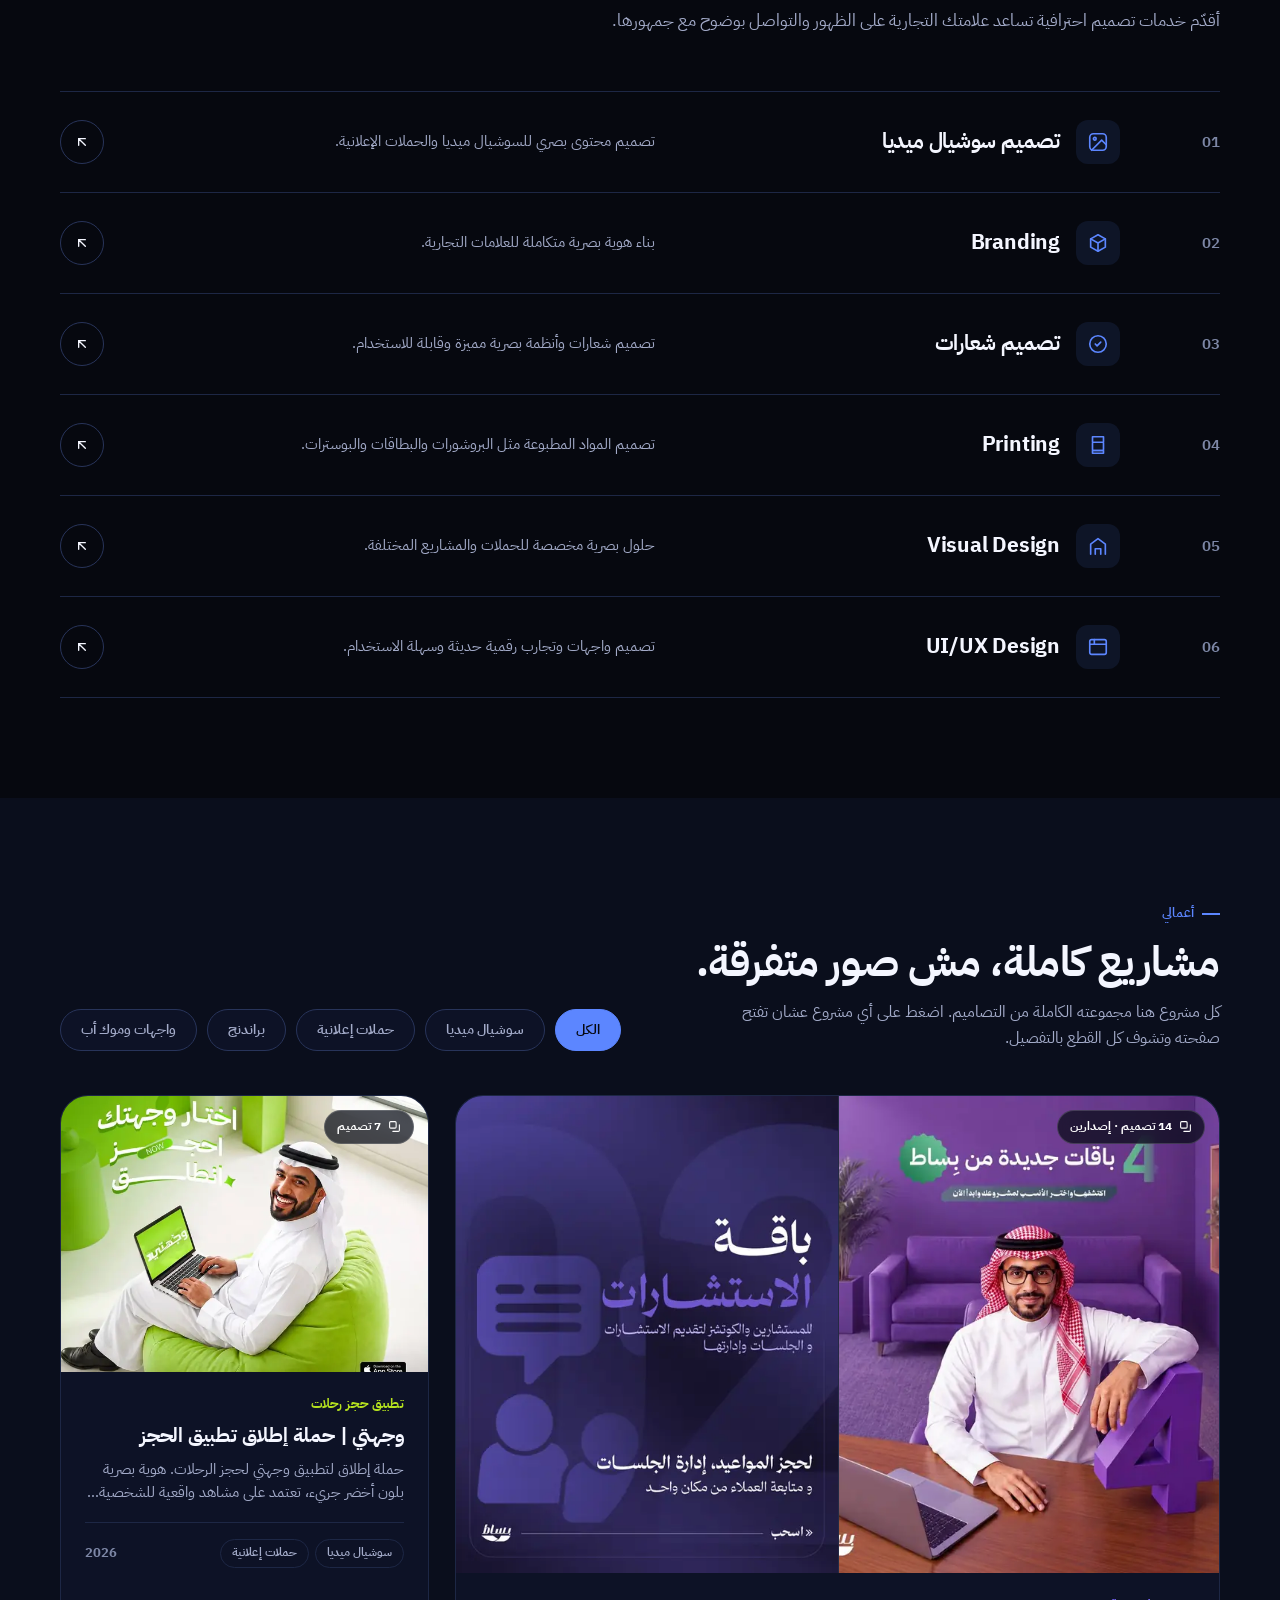
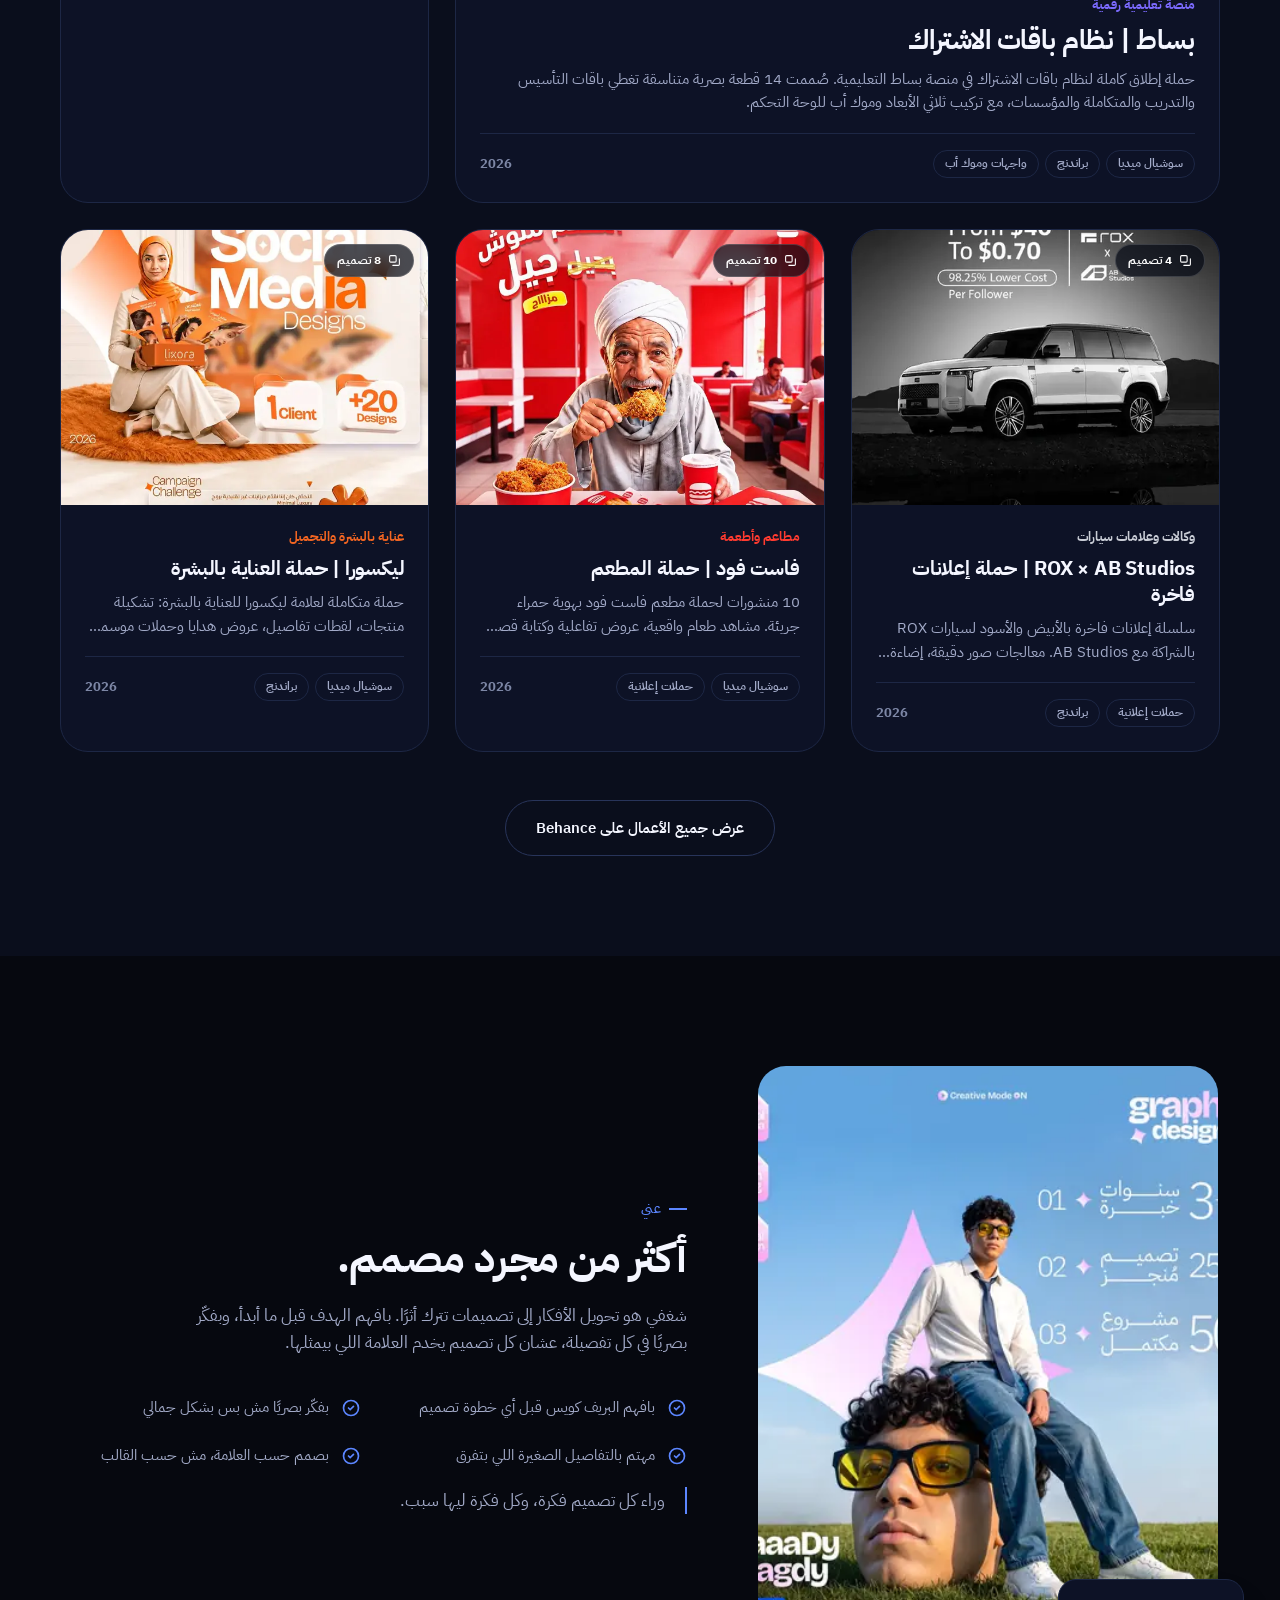
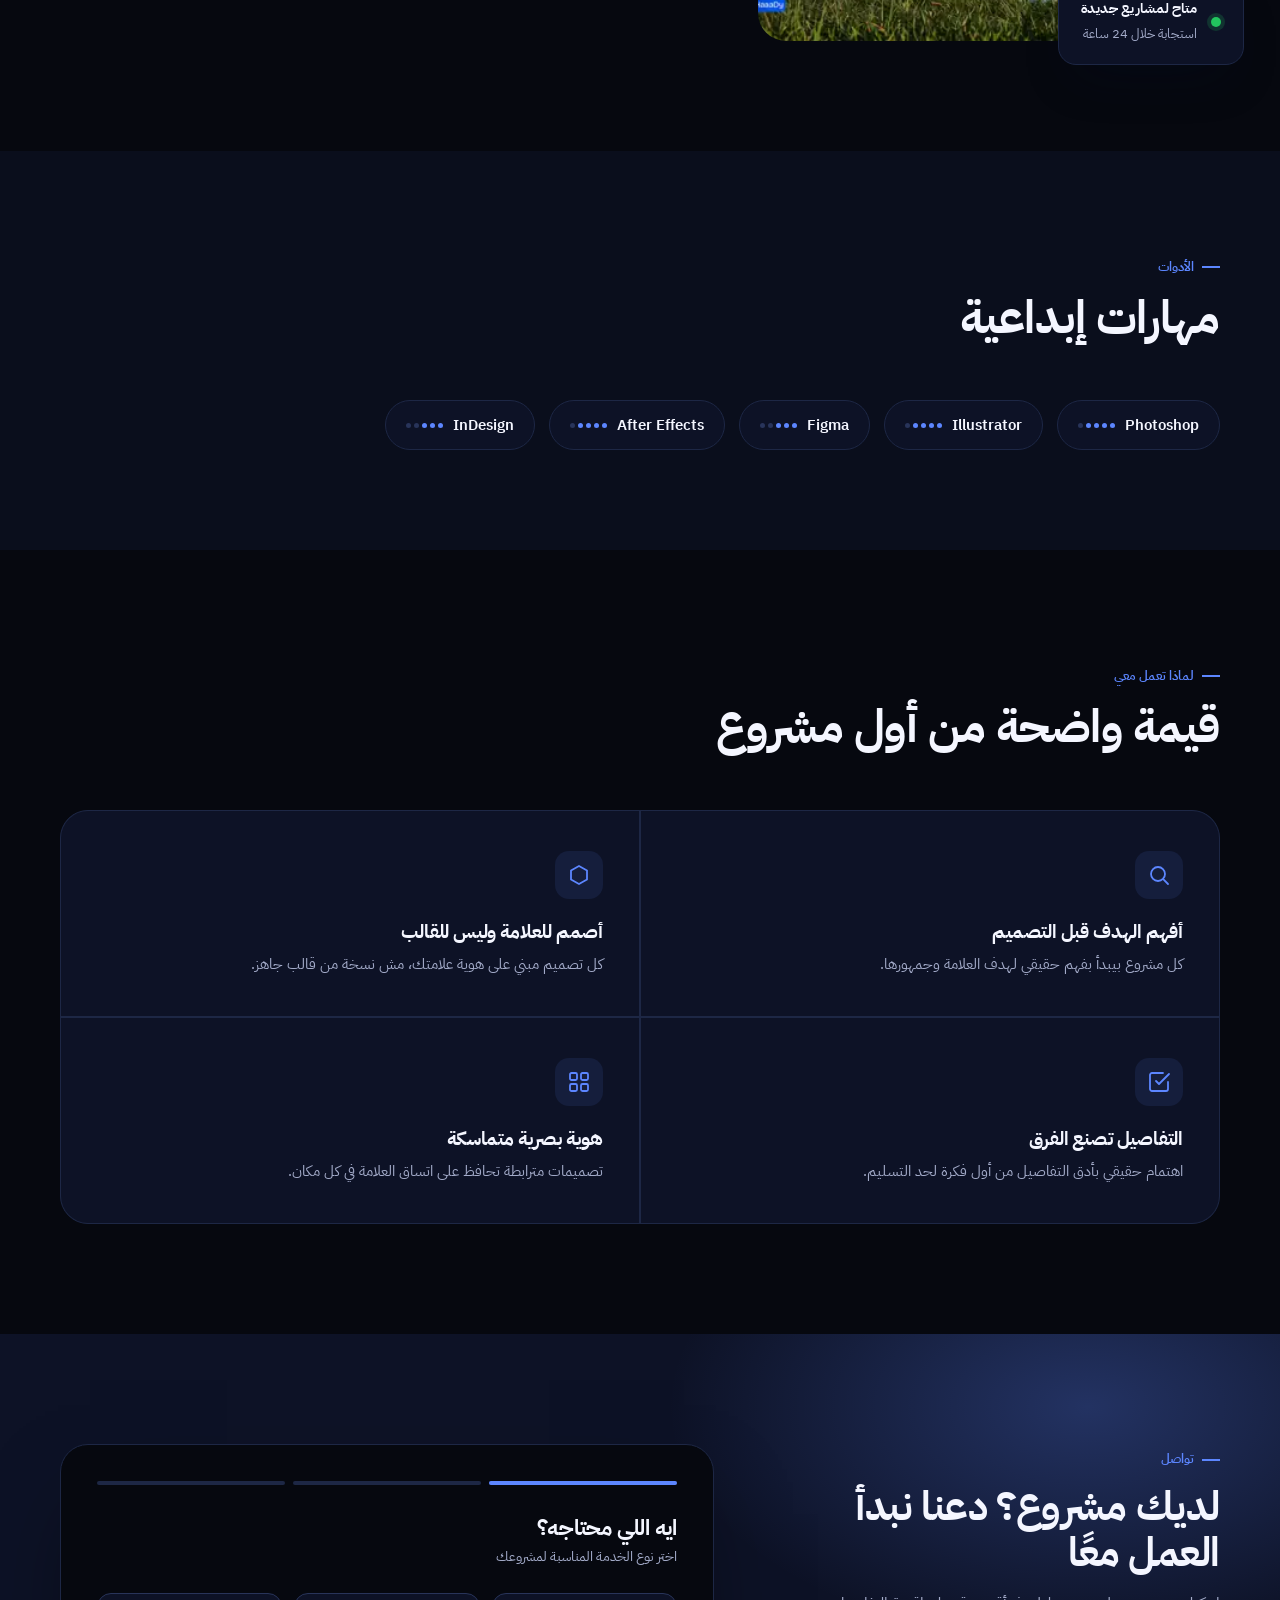
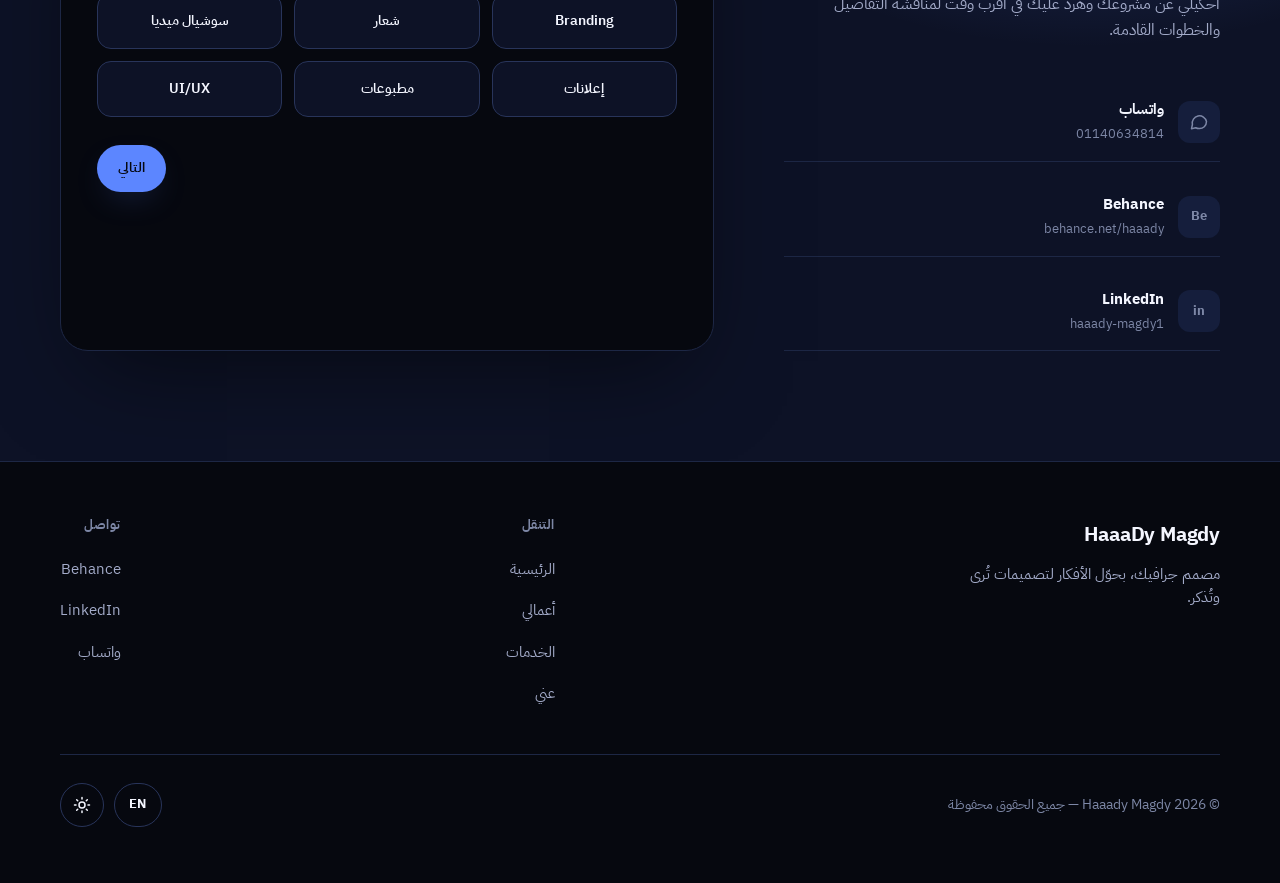
==== commit 0d4f74d7: "Fix project name: Lixora is ليكـسورا, not ليكورا" ====
--- a/index.html
+++ b/index.html
@@ -22,8 +22,9 @@
 <meta name="description" content="هادي مجدي، مصمم جرافيك بخبرة 3+ سنوات وأكثر من 300 تصميم منفذ لأكثر من 50 عميل. تصفّح مشاريع كاملة: هوية بصرية، سوشيال ميديا، حملات إعلانية وواجهات UI/UX.">
 <meta name="keywords" content="مصمم جرافيك, مصمم شعارات, تصميم هوية بصرية, تصميم سوشيال ميديا, حملات إعلانية, Graphic Designer, Branding Designer, Logo Designer, UI UX Designer">
 <meta name="robots" content="index, follow, max-image-preview:large">
+<meta name="google-site-verification" content="L_lwb_WBGld9fwgoARfQ-IIxrJj4-zy0x0mhX-AJchU">
 <meta name="author" content="Haaady Magdy">
-<link rel="canonical" href="https://haaadymagdy.com/">
+<link rel="canonical" href="https://haady5.github.io/portfolio/">
 <meta name="theme-color" content="#06080F">
 <link rel="preload" as="image" href="images/hero-dark-620.webp" imagesrcset="images/hero-dark-320.webp 320w, images/hero-dark-620.webp 620w, images/hero-dark-900.webp 900w" imagesizes="(max-width:620px) 72vw, 276px" fetchpriority="high" id="heroPreload">
 <script>
@@ -40,10 +41,10 @@
 </script>
 <meta property="og:type" content="website">
 <meta property="og:site_name" content="Haaady Magdy">
-<meta property="og:url" content="https://haaadymagdy.com/">
+<meta property="og:url" content="https://haady5.github.io/portfolio/">
 <meta property="og:title" content="هادي مجدي | مصمم جرافيك محترف">
 <meta property="og:description" content="أصمم أفكاراً تُرى، وتُذكر، وتبيع. هوية بصرية، شعارات، سوشيال ميديا وحملات إعلانية.">
-<meta property="og:image" content="https://haaadymagdy.com/images/hero.webp">
+<meta property="og:image" content="https://haady5.github.io/portfolio/images/hero.webp">
 <meta property="og:image:width" content="1100">
 <meta property="og:image:height" content="1100">
 <meta property="og:image:alt" content="Haaady Magdy - Graphic Designer">
@@ -52,7 +53,7 @@
 <meta name="twitter:card" content="summary_large_image">
 <meta name="twitter:title" content="هادي مجدي | مصمم جرافيك محترف">
 <meta name="twitter:description" content="أصمم أفكاراً تُرى، وتُذكر، وتبيع.">
-<meta name="twitter:image" content="https://haaadymagdy.com/images/hero.webp">
+<meta name="twitter:image" content="https://haady5.github.io/portfolio/images/hero.webp">
 <link rel="icon" href="data:image/svg+xml,%3Csvg xmlns='http://www.w3.org/2000/svg' viewBox='0 0 100 100'%3E%3Crect width='100' height='100' rx='24' fill='%235C86FF'/%3E%3Ctext x='50' y='68' font-family='Arial,sans-serif' font-weight='700' font-size='54' fill='white' text-anchor='middle'%3EH%3C/text%3E%3C/svg%3E">
 <link rel="apple-touch-icon" href="images/icon-180.png">
 <link rel="icon" type="image/png" sizes="192x192" href="images/icon-192.png">
@@ -67,8 +68,8 @@
   "name": "Haaady Magdy",
   "alternateName": "هادي مجدي",
   "jobTitle": "Graphic Designer",
-  "url": "https://haaadymagdy.com/",
-  "image": "https://haaadymagdy.com/images/hero.webp",
+  "url": "https://haady5.github.io/portfolio/",
+  "image": "https://haady5.github.io/portfolio/images/hero.webp",
   "sameAs": [
     "https://www.behance.net/haaady",
     "https://www.linkedin.com/in/haaady-magdy1/"
@@ -336,7 +337,7 @@
 <a class="proj-card" href="projects/wejhati.html" style="--p-accent:#B4E01F" data-cats="social ads"><div class="proj-media"><img src="images/projects/wejhati/01-app-launch-m.webp" srcset="images/projects/wejhati/01-app-launch-m.webp 760w, images/projects/wejhati/01-app-launch-c.webp 640w" sizes="(max-width:679px) 100vw, (max-width:1059px) 50vw, 33vw" alt="وجهتي | حملة إطلاق تطبيق الحجز" loading="lazy" decoding="async" width="760" height="760"><span class="proj-badge"><svg xmlns="http://www.w3.org/2000/svg" viewBox="0 0 24 24" fill="none" stroke="currentColor" stroke-width="2" stroke-linecap="round" stroke-linejoin="round"><rect x="3" y="3" width="12" height="12" rx="2"/><path d="M9 21h10a2 2 0 002-2V9"/></svg> 7 تصميم</span><span class="proj-arrow"><svg xmlns="http://www.w3.org/2000/svg" viewBox="0 0 24 24" fill="none" stroke="currentColor" stroke-width="2" stroke-linecap="round" stroke-linejoin="round"><path d="M7 17L17 7M9 7h8v8"/></svg></span></div><div class="proj-body"><span class="proj-kicker">تطبيق حجز رحلات</span><h3 class="proj-title">وجهتي | حملة إطلاق تطبيق الحجز</h3><p class="proj-desc">حملة إطلاق لتطبيق وجهتي لحجز الرحلات. هوية بصرية بلون أخضر جريء، تعتمد على مشاهد واقعية للشخصية داخل مطار وخلفية Portland، مع رسائل واضحة تشرح سهولة الحجز.</p><div class="proj-foot"><div class="proj-cats"><span class="proj-cat">سوشيال ميديا</span><span class="proj-cat">حملات إعلانية</span></div><span class="proj-count">2026</span></div></div></a>
 <a class="proj-card" href="projects/rox-ab.html" style="--p-accent:#C9CDD6" data-cats="ads branding"><div class="proj-media"><img src="images/projects/rox-ab/01-rox-launch-m.webp" srcset="images/projects/rox-ab/01-rox-launch-m.webp 608w, images/projects/rox-ab/01-rox-launch-c.webp 512w" sizes="(max-width:679px) 100vw, (max-width:1059px) 50vw, 33vw" alt="ROX × AB Studios | حملة إعلانات فاخرة" loading="lazy" decoding="async" width="608" height="760"><span class="proj-badge"><svg xmlns="http://www.w3.org/2000/svg" viewBox="0 0 24 24" fill="none" stroke="currentColor" stroke-width="2" stroke-linecap="round" stroke-linejoin="round"><rect x="3" y="3" width="12" height="12" rx="2"/><path d="M9 21h10a2 2 0 002-2V9"/></svg> 4 تصميم</span><span class="proj-arrow"><svg xmlns="http://www.w3.org/2000/svg" viewBox="0 0 24 24" fill="none" stroke="currentColor" stroke-width="2" stroke-linecap="round" stroke-linejoin="round"><path d="M7 17L17 7M9 7h8v8"/></svg></span></div><div class="proj-body"><span class="proj-kicker">وكالات وعلامات سيارات</span><h3 class="proj-title">ROX × AB Studios | حملة إعلانات فاخرة</h3><p class="proj-desc">سلسلة إعلانات فاخرة بالأبيض والأسود لسيارات ROX بالشراكة مع AB Studios. معالجات صور دقيقة، إضاءة استوديو عالية التباين، وسرد بصري يحوّل الرؤية إلى تجربة.</p><div class="proj-foot"><div class="proj-cats"><span class="proj-cat">حملات إعلانية</span><span class="proj-cat">براندنج</span></div><span class="proj-count">2026</span></div></div></a>
 <a class="proj-card" href="projects/fast-food.html" style="--p-accent:#FF3B30" data-cats="social ads"><div class="proj-media"><img src="images/projects/fast-food/01-food-no-alternative-m.webp" srcset="images/projects/fast-food/01-food-no-alternative-m.webp 760w, images/projects/fast-food/01-food-no-alternative-c.webp 640w" sizes="(max-width:679px) 100vw, (max-width:1059px) 50vw, 33vw" alt="فاست فود | حملة المطعم" loading="lazy" decoding="async" width="760" height="760"><span class="proj-badge"><svg xmlns="http://www.w3.org/2000/svg" viewBox="0 0 24 24" fill="none" stroke="currentColor" stroke-width="2" stroke-linecap="round" stroke-linejoin="round"><rect x="3" y="3" width="12" height="12" rx="2"/><path d="M9 21h10a2 2 0 002-2V9"/></svg> 10 تصميم</span><span class="proj-arrow"><svg xmlns="http://www.w3.org/2000/svg" viewBox="0 0 24 24" fill="none" stroke="currentColor" stroke-width="2" stroke-linecap="round" stroke-linejoin="round"><path d="M7 17L17 7M9 7h8v8"/></svg></span></div><div class="proj-body"><span class="proj-kicker">مطاعم وأطعمة</span><h3 class="proj-title">فاست فود | حملة المطعم</h3><p class="proj-desc">10 منشورات لحملة مطعم فاست فود بهوية حمراء جريئة. مشاهد طعام واقعية، عروض تفاعلية وكتابة قصيرة تشد الانتباه — كل قطعة مصممة لتتحول لطلب.</p><div class="proj-foot"><div class="proj-cats"><span class="proj-cat">سوشيال ميديا</span><span class="proj-cat">حملات إعلانية</span></div><span class="proj-count">2026</span></div></div></a>
-<a class="proj-card" href="projects/lixora.html" style="--p-accent:#F26522" data-cats="social branding"><div class="proj-media"><img src="images/projects/lixora/01-social-media-pack-m.webp" srcset="images/projects/lixora/01-social-media-pack-m.webp 760w, images/projects/lixora/01-social-media-pack-c.webp 640w" sizes="(max-width:679px) 100vw, (max-width:1059px) 50vw, 33vw" alt="ليكورا | حملة العناية بالبشرة" loading="lazy" decoding="async" width="760" height="760"><span class="proj-badge"><svg xmlns="http://www.w3.org/2000/svg" viewBox="0 0 24 24" fill="none" stroke="currentColor" stroke-width="2" stroke-linecap="round" stroke-linejoin="round"><rect x="3" y="3" width="12" height="12" rx="2"/><path d="M9 21h10a2 2 0 002-2V9"/></svg> 8 تصميم</span><span class="proj-arrow"><svg xmlns="http://www.w3.org/2000/svg" viewBox="0 0 24 24" fill="none" stroke="currentColor" stroke-width="2" stroke-linecap="round" stroke-linejoin="round"><path d="M7 17L17 7M9 7h8v8"/></svg></span></div><div class="proj-body"><span class="proj-kicker">عناية بالبشرة والتجميل</span><h3 class="proj-title">ليكورا | حملة العناية بالبشرة</h3><p class="proj-desc">حملة متكاملة لعلامة ليكورا للعناية بالبشرة: تشكيلة منتجات، لقطات تفاصيل، عروض هدايا وحملات موسمية، مع نظام تصميم ثابت يغطي كل نقاط التواصل.</p><div class="proj-foot"><div class="proj-cats"><span class="proj-cat">سوشيال ميديا</span><span class="proj-cat">براندنج</span></div><span class="proj-count">2026</span></div></div></a>
+<a class="proj-card" href="projects/lixora.html" style="--p-accent:#F26522" data-cats="social branding"><div class="proj-media"><img src="images/projects/lixora/01-social-media-pack-m.webp" srcset="images/projects/lixora/01-social-media-pack-m.webp 760w, images/projects/lixora/01-social-media-pack-c.webp 640w" sizes="(max-width:679px) 100vw, (max-width:1059px) 50vw, 33vw" alt="ليكسورا | حملة العناية بالبشرة" loading="lazy" decoding="async" width="760" height="760"><span class="proj-badge"><svg xmlns="http://www.w3.org/2000/svg" viewBox="0 0 24 24" fill="none" stroke="currentColor" stroke-width="2" stroke-linecap="round" stroke-linejoin="round"><rect x="3" y="3" width="12" height="12" rx="2"/><path d="M9 21h10a2 2 0 002-2V9"/></svg> 8 تصميم</span><span class="proj-arrow"><svg xmlns="http://www.w3.org/2000/svg" viewBox="0 0 24 24" fill="none" stroke="currentColor" stroke-width="2" stroke-linecap="round" stroke-linejoin="round"><path d="M7 17L17 7M9 7h8v8"/></svg></span></div><div class="proj-body"><span class="proj-kicker">عناية بالبشرة والتجميل</span><h3 class="proj-title">ليكسورا | حملة العناية بالبشرة</h3><p class="proj-desc">حملة متكاملة لعلامة ليكسورا للعناية بالبشرة: تشكيلة منتجات، لقطات تفاصيل، عروض هدايا وحملات موسمية، مع نظام تصميم ثابت يغطي كل نقاط التواصل.</p><div class="proj-foot"><div class="proj-cats"><span class="proj-cat">سوشيال ميديا</span><span class="proj-cat">براندنج</span></div><span class="proj-count">2026</span></div></div></a>
       <!-- GRID:END --></div>
 
     <noscript>
@@ -348,7 +349,7 @@
 <li><a href="projects/wejhati.html">وجهتي | حملة إطلاق تطبيق الحجز — 7 تصاميم</a></li>
 <li><a href="projects/rox-ab.html">ROX × AB Studios | حملة إعلانات فاخرة — 4 تصاميم</a></li>
 <li><a href="projects/fast-food.html">فاست فود | حملة المطعم — 10 تصاميم</a></li>
-<li><a href="projects/lixora.html">ليكورا | حملة العناية بالبشرة — 8 تصاميم</a></li>
+<li><a href="projects/lixora.html">ليكسورا | حملة العناية بالبشرة — 8 تصاميم</a></li>
       <!-- NOSCRIPT:END -->
         </ul>
       </div>
